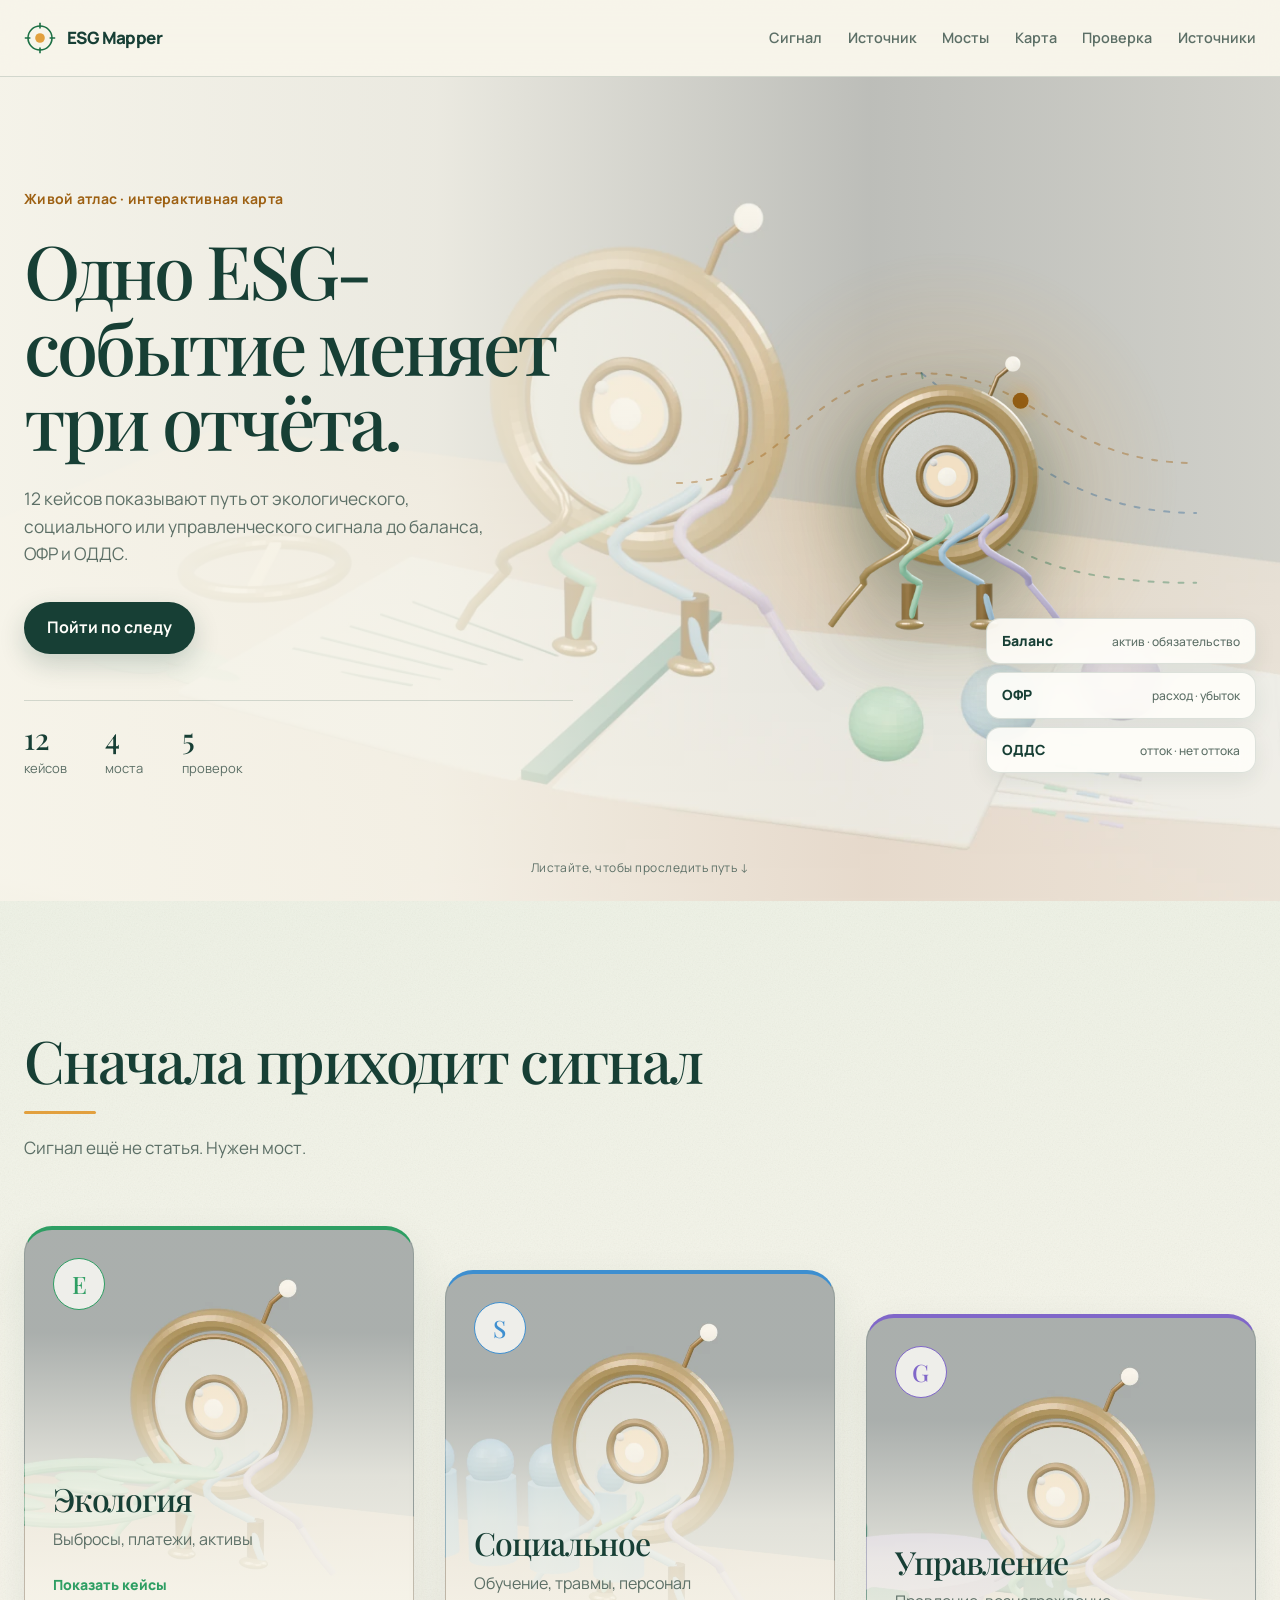
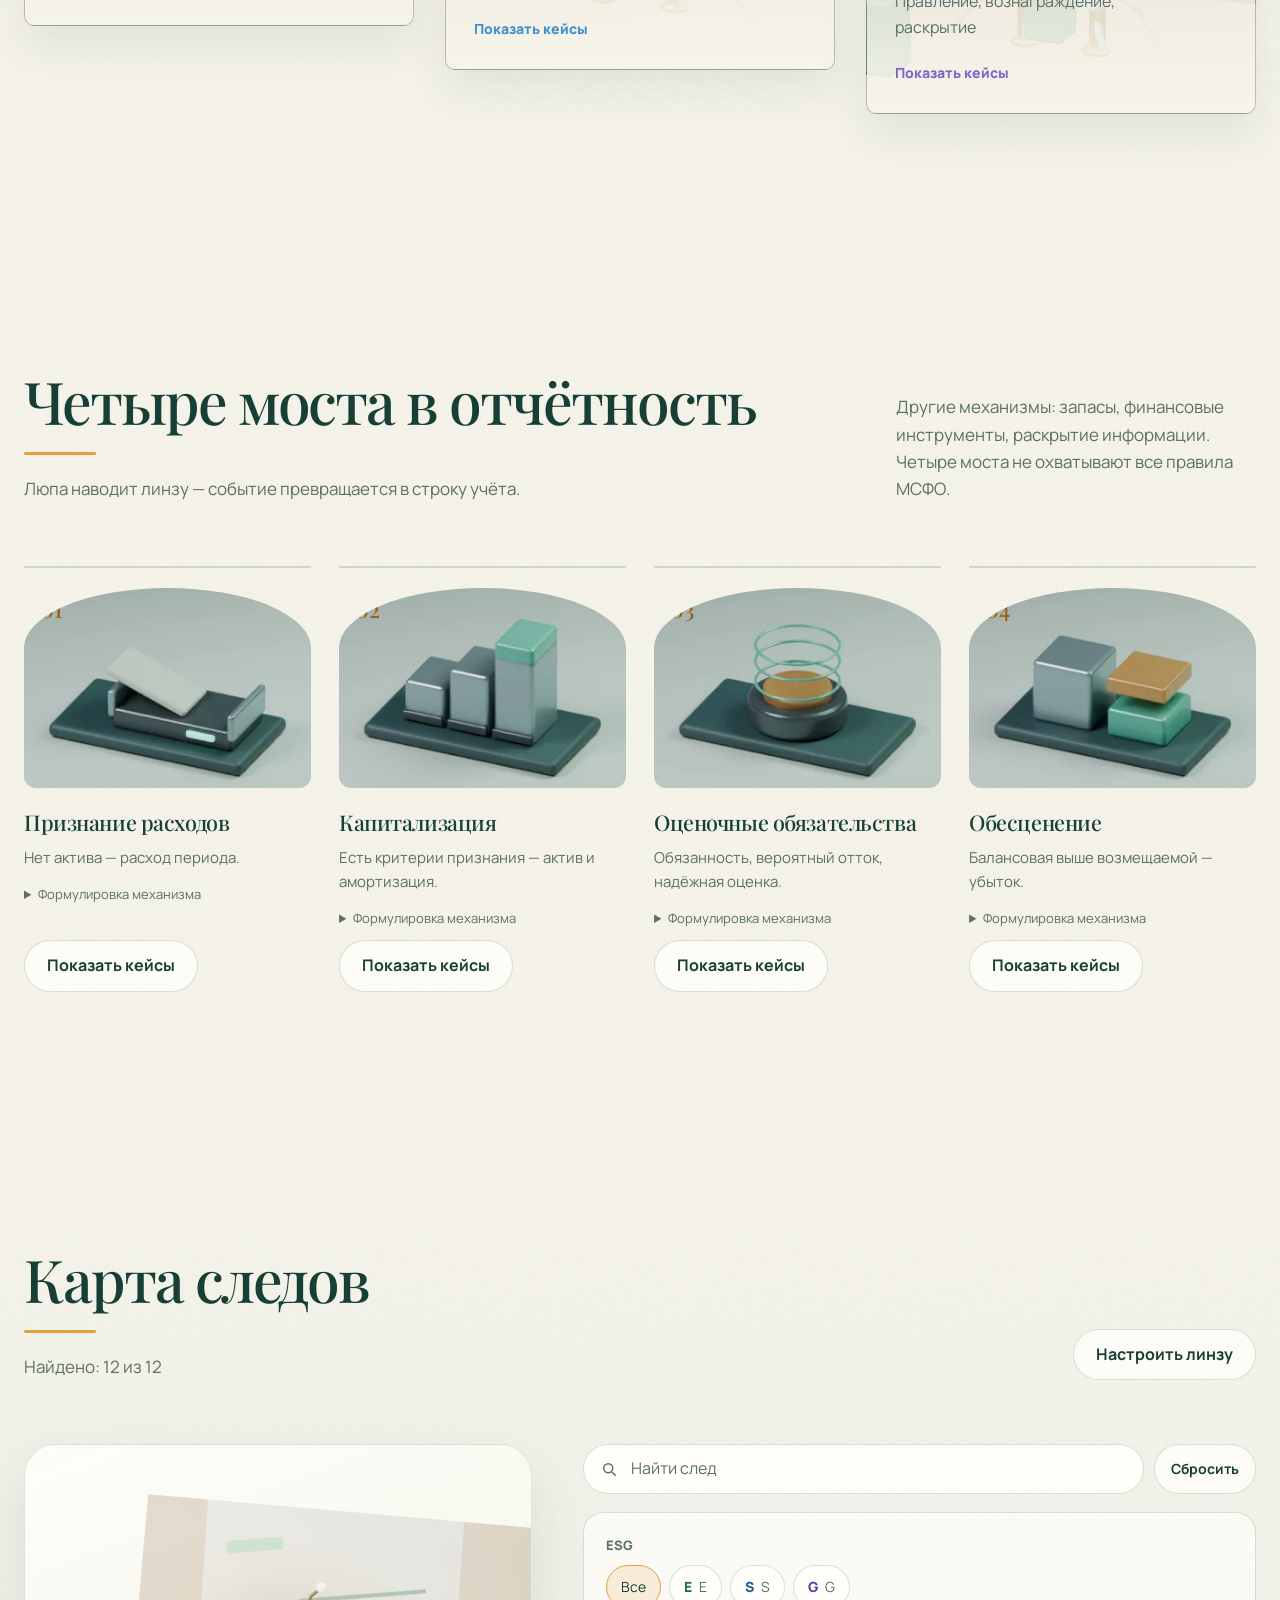
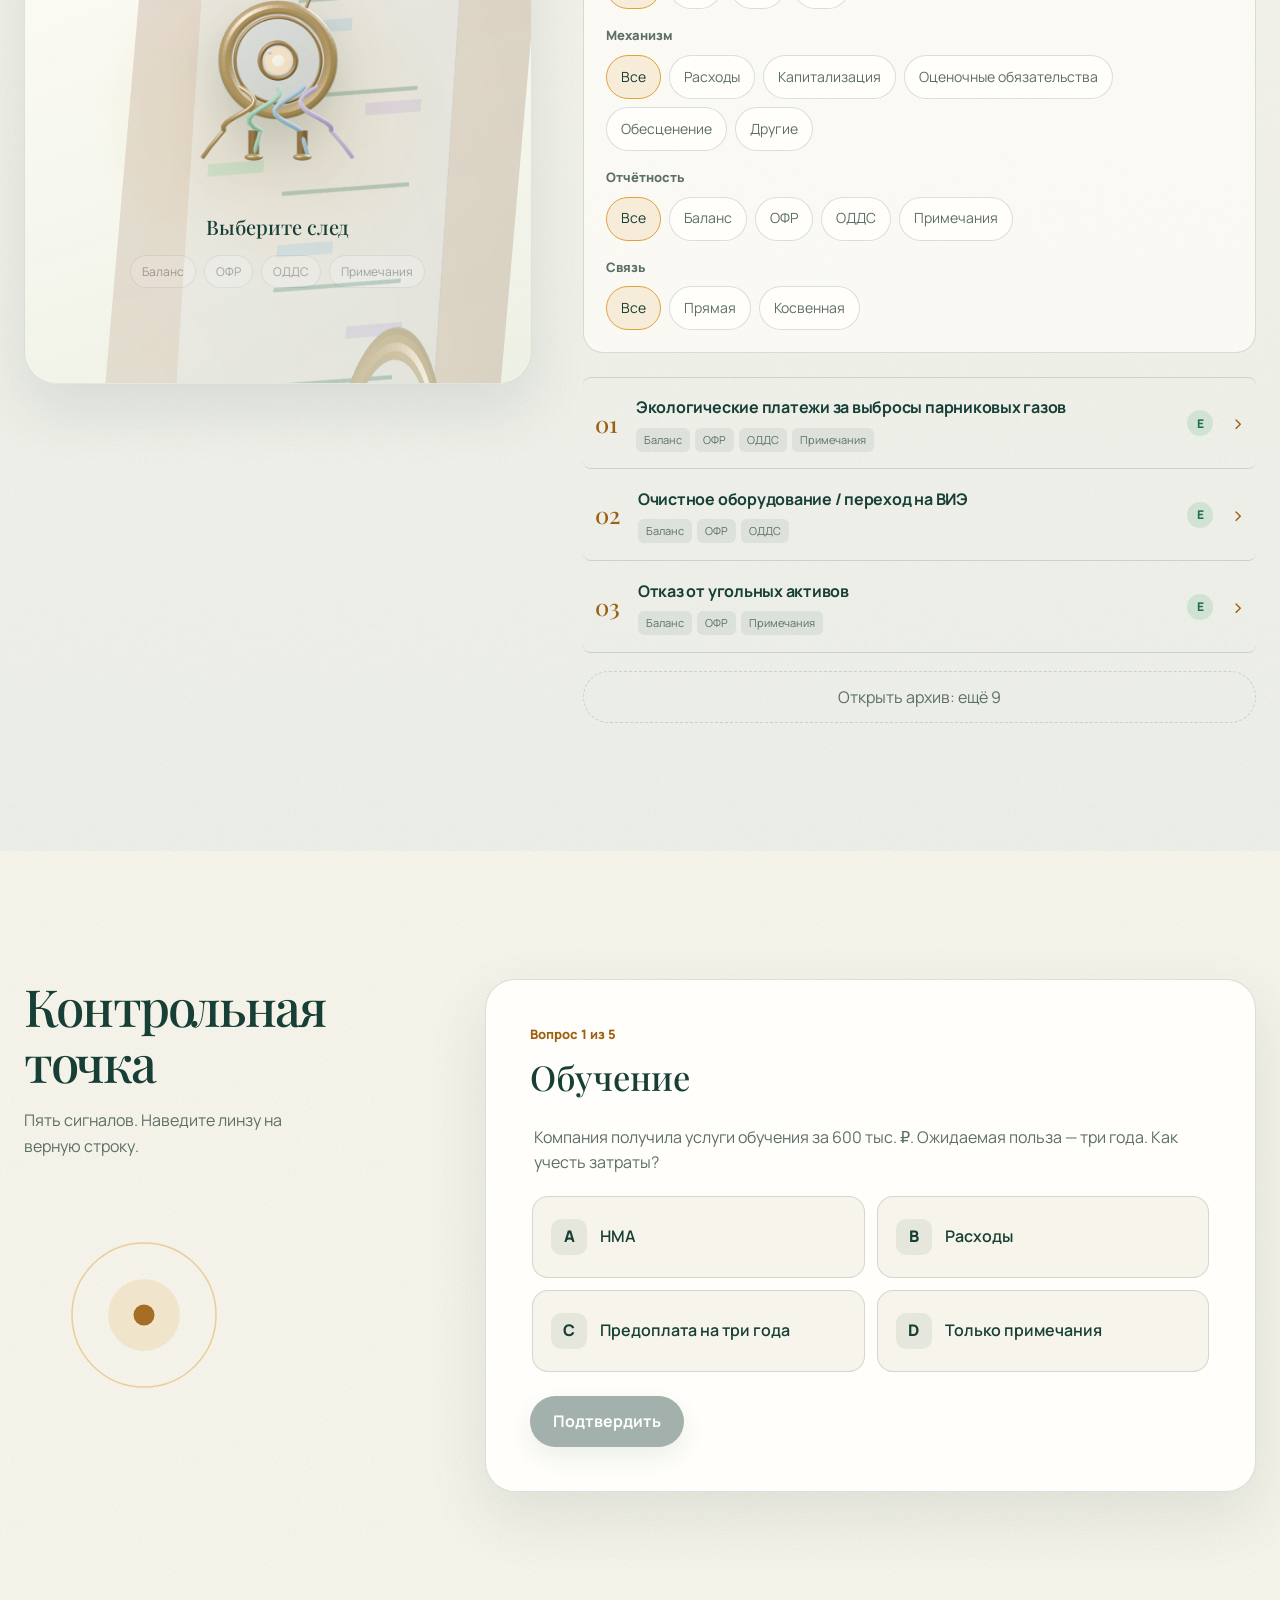
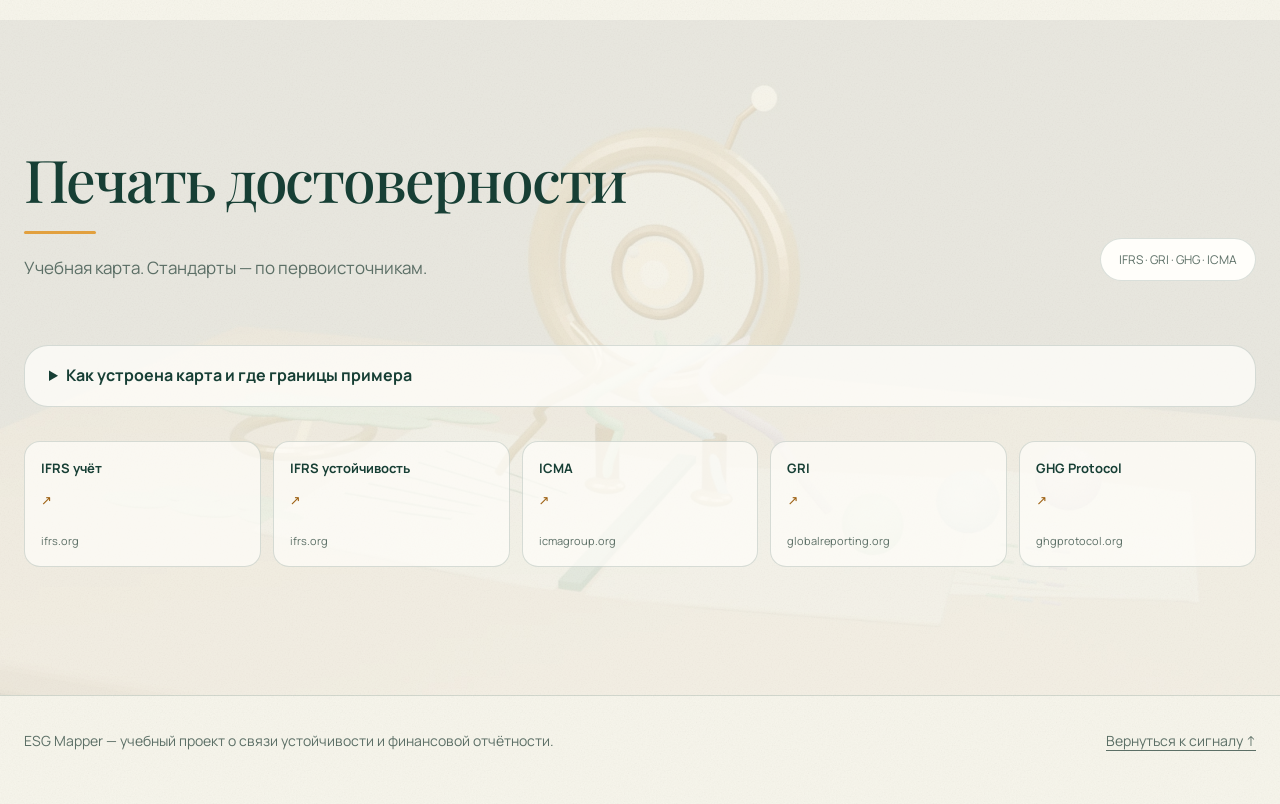
==== index.html @ f5a50b08 "v3 живой атлас: Blender-сцена и светлая подача" ====
<!doctype html>
<html lang="ru">
<head>
  <meta charset="utf-8">
  <meta name="viewport" content="width=device-width, initial-scale=1">
  <title>ESG Mapper — живой атлас signal-to-report</title>
  <meta name="description" content="Интерактивная карта: как ESG-событие доходит до баланса, отчёта о финансовых результатах и денежных потоков.">
  <meta name="color-scheme" content="light">
  <meta property="og:title" content="ESG Mapper — живой атлас">
  <meta property="og:description" content="Одно ESG-событие меняет три отчёта. Пройдите по следу с Люпой-линзой.">
  <meta property="og:image" content="assets/og-esg-mapper.jpg">
  <meta property="og:url" content="https://SaroyanAram.github.io/esg-mapper/">
  <link rel="canonical" href="https://SaroyanAram.github.io/esg-mapper/">
  <link rel="icon" type="image/png" sizes="48x48" href="assets/favicon.png">
  <link rel="stylesheet" href="styles.css">
</head>
<body>
  <a class="skip-link" href="#main">Перейти к содержанию</a>

  <header class="topbar">
    <div class="shell topbar__inner">
      <a class="brand" href="#signal" aria-label="ESG Mapper — к началу">
        <svg class="brand__mark" viewBox="0 0 40 40" aria-hidden="true" focusable="false">
          <circle cx="20" cy="20" r="15" fill="none" stroke="currentColor" stroke-width="2"/>
          <circle cx="20" cy="20" r="6" fill="var(--sun)"/>
          <path d="M20 1v7M20 32v7M1 20h7M32 20h7" stroke="currentColor" stroke-width="2"/>
        </svg>
        <span>ESG Mapper</span>
      </a>

      <button class="menu-toggle" id="menu-toggle" type="button" aria-expanded="false" aria-controls="site-nav">Меню</button>

      <nav class="site-nav" id="site-nav" aria-label="Маршрут по атласу">
        <ul>
          <li><a href="#signal">Сигнал</a></li>
          <li><a href="#source">Источник</a></li>
          <li><a href="#mechanisms">Мосты</a></li>
          <li><a href="#catalog">Карта</a></li>
          <li><a href="#quiz">Проверка</a></li>
          <li><a href="#methodology">Источники</a></li>
        </ul>
      </nav>
    </div>
  </header>

  <main id="main">
    <!-- Акт 1. Светлый стол, Люпа и путь сигнала -->
    <section class="act hero" id="signal" aria-labelledby="hero-title">
      <div class="hero__backdrop" aria-hidden="true"></div>
      <div class="shell hero__inner">
        <div class="hero__copy">
          <p class="hero__eyebrow">Живой атлас · интерактивная карта</p>
          <h1 id="hero-title">Одно ESG-событие меняет три отчёта.</h1>
          <p class="hero__lede" id="hero-lede">12 кейсов показывают путь от экологического, социального или управленческого сигнала до баланса, ОФР и ОДДС.</p>
          <a class="btn btn--signal" href="#source">Пойти по следу</a>
          <ul class="hero__stats" id="hero-stats" aria-label="Объём материала">
            <li><b>12</b><span>кейсов</span></li>
            <li><b>4</b><span>моста</span></li>
            <li><b>5</b><span>проверок</span></li>
          </ul>
        </div>

        <div class="hero__stage" aria-hidden="true">
          <svg class="signal-path" viewBox="0 0 620 460" focusable="false">
            <path class="signal-path__track" d="M40 230C150 230 170 120 285 120S420 210 560 210"/>
            <path class="signal-path__track signal-path__track--low" d="M285 120C310 250 340 330 560 330"/>
            <path class="signal-path__track signal-path__track--mid" d="M285 120C350 170 420 260 560 260"/>
            <circle class="signal-path__dot" r="8">
              <animateMotion dur="4.2s" repeatCount="indefinite" path="M40 230C150 230 170 120 285 120S420 210 560 210"/>
            </circle>
          </svg>

          <div class="lupa" id="lupa" data-mood="idle">
            <svg viewBox="0 0 320 320" focusable="false">
              <circle class="lupa__halo" cx="160" cy="160" r="126"/>
              <circle class="lupa__frame" cx="160" cy="160" r="104"/>
              <circle class="lupa__glass" cx="160" cy="160" r="88"/>
              <circle class="lupa__pupil" id="lupa-pupil" cx="160" cy="160" r="30"/>
              <circle class="lupa__glint" cx="145" cy="145" r="9"/>
              <g class="lupa__scarves">
                <path d="M96 226L58 282" stroke="var(--e)"/>
                <path d="M160 250V302" stroke="var(--s)"/>
                <path d="M224 226L262 282" stroke="var(--g)"/>
              </g>
            </svg>
          </div>

          <div class="report-stack">
            <div class="report-cell" data-report="balance"><span>Баланс</span><b>актив · обязательство</b></div>
            <div class="report-cell" data-report="income"><span>ОФР</span><b>расход · убыток</b></div>
            <div class="report-cell" data-report="cashflow"><span>ОДДС</span><b>отток · нет оттока</b></div>
          </div>
        </div>
      </div>
      <p class="hero__scroll" aria-hidden="true">Листайте, чтобы проследить путь ↓</p>
    </section>

    <!-- Акт 2. Три источника сигнала -->
    <section class="act act--source" id="source" aria-labelledby="source-title">
      <div class="shell">
        <div class="act__head">
          <h2 id="source-title">Сначала приходит сигнал</h2>
          <p>Сигнал ещё не статья. Нужен мост.</p>
        </div>
        <div class="source-grid" id="source-grid"></div>
      </div>
    </section>

    <!-- Акт 3. Механизмы-мостики -->
    <section class="act act--bridges" id="mechanisms" aria-labelledby="bridges-title">
      <div class="shell">
        <div class="act__head act__head--split">
          <div>
            <h2 id="bridges-title">Четыре моста в отчётность</h2>
            <p>Люпа наводит линзу — событие превращается в строку учёта.</p>
          </div>
          <p class="bridge-note" id="bridge-note"></p>
        </div>
        <div class="bridge-grid" id="bridges-list"></div>
      </div>
    </section>

    <!-- Акт 4. Карта следов -->
    <section class="act act--catalog" id="catalog" aria-labelledby="catalog-title">
      <div class="shell">
        <div class="act__head act__head--split">
          <div>
            <h2 id="catalog-title" tabindex="-1">Карта следов</h2>
            <p id="catalog-count" aria-live="polite">Загрузка каталога…</p>
          </div>
          <button class="btn btn--ghost" id="filters-toggle" type="button" aria-expanded="false" aria-controls="filters-panel">
            Настроить линзу <span class="badge" id="filters-badge" hidden>0</span>
          </button>
        </div>

        <div id="catalog-error" class="error-box" hidden role="alert">
          <p>Не удалось загрузить каталог. Обновите страницу</p>
          <button class="btn btn--signal" id="catalog-retry" type="button">Повторить</button>
        </div>

        <div class="map-layout">
          <aside class="map-stage" aria-label="Сцена с линзой">
            <div class="map-stage__glow" aria-hidden="true"></div>
            <img class="map-stage__paper" src="assets/report-sheet.svg" alt="" width="640" height="720">
            <div class="map-stage__lupa" aria-hidden="true">
              <svg viewBox="0 0 320 320" focusable="false">
                <circle class="lupa__frame" cx="160" cy="160" r="104"/>
                <circle class="lupa__glass" cx="160" cy="160" r="88"/>
                <circle class="lupa__pupil" id="map-pupil" cx="160" cy="160" r="30"/>
                <circle class="lupa__glint" cx="145" cy="145" r="9"/>
              </svg>
            </div>
            <p class="map-stage__title" id="stage-title">Выберите след</p>
            <div class="map-stage__reports" aria-hidden="true">
              <span data-stage-report="balance">Баланс</span>
              <span data-stage-report="income">ОФР</span>
              <span data-stage-report="cashflow">ОДДС</span>
              <span data-stage-report="notes">Примечания</span>
            </div>
          </aside>

          <div class="map-list">
            <div class="map-tools">
              <label class="search">
                <span class="visually-hidden">Найти след</span>
                <svg viewBox="0 0 24 24" aria-hidden="true" focusable="false"><circle cx="11" cy="11" r="6" fill="none" stroke="currentColor" stroke-width="2"/><path d="M16 16l5 5" stroke="currentColor" stroke-width="2"/></svg>
                <input id="catalog-search" type="search" placeholder="Найти след" autocomplete="off">
              </label>
              <button class="btn btn--ghost btn--small" id="catalog-reset" type="button">Сбросить</button>
            </div>

            <div class="filters-panel" id="filters-panel">
              <div class="filter-group" data-filter="category"><p>ESG</p></div>
              <div class="filter-group" data-filter="mechanism"><p>Механизм</p></div>
              <div class="filter-group" data-filter="form"><p>Отчётность</p></div>
              <div class="filter-group" data-filter="link"><p>Связь</p></div>
            </div>

            <div class="case-list" id="catalog-results"></div>
            <button class="show-all" id="show-all" type="button" hidden>Открыть архив: ещё <span id="hidden-count">0</span></button>
          </div>
        </div>
      </div>

      <dialog class="dossier" id="case-dossier" aria-labelledby="dossier-title">
        <div class="dossier__bar">
          <span class="dossier__id" id="dossier-id">00</span>
          <button class="dossier__close" id="dossier-close" type="button" aria-label="Закрыть досье">×</button>
        </div>
        <h3 id="dossier-title" tabindex="-1"></h3>
        <div class="dossier__body" id="dossier-body"></div>
      </dialog>
    </section>

    <!-- Акт 5. Проверка -->
    <section class="act act--quiz" id="quiz" aria-labelledby="quiz-title">
      <div class="shell quiz-layout">
        <div class="quiz-intro">
          <h2 id="quiz-title">Контрольная точка</h2>
          <p>Пять сигналов. Наведите линзу на верную строку.</p>
          <svg class="quiz-intro__mark" viewBox="0 0 320 320" aria-hidden="true" focusable="false">
            <circle cx="160" cy="160" r="96" fill="none" stroke="var(--sun)" stroke-width="2" opacity="0.5"/>
            <circle cx="160" cy="160" r="48" fill="var(--sun)" opacity="0.18"/>
            <circle cx="160" cy="160" r="14" fill="var(--sun-ink)"/>
          </svg>
        </div>
        <div class="quiz-card-wrap" id="quiz-root"></div>
      </div>
    </section>

    <!-- Достоверность -->
    <section class="act act--trust" id="methodology" aria-labelledby="methodology-title">
      <div class="shell">
        <div class="act__head act__head--split">
          <div>
            <h2 id="methodology-title">Печать достоверности</h2>
            <p>Учебная карта. Стандарты — по первоисточникам.</p>
          </div>
          <span class="seal" aria-hidden="true">IFRS · GRI · GHG · ICMA</span>
        </div>
        <details class="disclosure">
          <summary>Как устроена карта и где границы примера</summary>
          <div id="methodology-body"></div>
          <dl class="glossary" id="glossary"></dl>
        </details>
        <ul class="source-stamps" id="sources-list"></ul>
      </div>
    </section>
  </main>

  <footer class="footer">
    <div class="shell footer__inner">
      <p>ESG Mapper — учебный проект о связи устойчивости и финансовой отчётности.</p>
      <a href="#signal">Вернуться к сигналу ↑</a>
    </div>
  </footer>

  <script type="module" src="app.js"></script>
</body>
</html>
---- styles.css ----
@font-face {
  font-family: "Manrope";
  src: url("assets/fonts/Manrope-Cyrillic.woff2") format("woff2");
  font-weight: 200 800;
  font-display: swap;
  unicode-range: U+0301, U+0400-045F, U+0490-0491, U+04B0-04B1, U+2116;
}
@font-face {
  font-family: "Manrope";
  src: url("assets/fonts/Manrope-Latin.woff2") format("woff2");
  font-weight: 200 800;
  font-display: swap;
  unicode-range: U+0000-00FF, U+0131, U+0152-0153, U+02BB-02BC, U+02C6, U+02DA, U+02DC, U+2000-206F, U+20AC, U+2122, U+2191, U+2193, U+2212, U+2215, U+FEFF, U+FFFD;
}
@font-face {
  font-family: "Playfair";
  src: url("assets/fonts/PlayfairDisplay-Cyrillic.woff2") format("woff2");
  font-weight: 400 700;
  font-display: swap;
  unicode-range: U+0301, U+0400-045F, U+0490-0491, U+04B0-04B1, U+2116;
}
@font-face {
  font-family: "Playfair";
  src: url("assets/fonts/PlayfairDisplay-Latin.woff2") format("woff2");
  font-weight: 400 700;
  font-display: swap;
  unicode-range: U+0000-00FF, U+0131, U+0152-0153, U+02BB-02BC, U+02C6, U+02DA, U+02DC, U+2000-206F, U+20AC, U+2122, U+2191, U+2193, U+2212, U+2215, U+FEFF, U+FFFD;
}

:root {
  --paper: #f7f5eb;
  --paper-2: #fffefa;
  --ink: #173f35;
  --muted: #5c6f66;
  --line: rgba(23, 63, 53, 0.16);
  --e: #2e9e63;
  --e-ink: #1d7045;
  --s: #3e8fd0;
  --s-ink: #235d91;
  --g: #8067c9;
  --g-ink: #59419a;
  --sun: #e2a03e;
  --sun-ink: #9d6012;
  --shell: 1240px;
  --radius: 22px;
  color-scheme: light;
}

*, *::before, *::after { box-sizing: border-box; }
[hidden] { display: none !important; }

html {
  scroll-behavior: smooth;
  scroll-padding-top: 92px;
}

body {
  margin: 0;
  min-width: 320px;
  background-color: var(--paper);
  background-image: url("assets/paper-grain.svg");
  background-size: 180px 180px;
  color: var(--ink);
  font: 400 16px/1.6 "Manrope", "Segoe UI", system-ui, sans-serif;
  -webkit-font-smoothing: antialiased;
  overflow-x: hidden;
}

h1, h2, h3, h4, p, ul, ol, dl, figure { margin: 0; }
ul, ol { padding: 0; list-style: none; }
img, svg { max-width: 100%; }
button, input { font: inherit; }
button { color: inherit; }
a { color: var(--sun-ink); text-decoration-thickness: 1px; text-underline-offset: 4px; }

:focus-visible {
  outline: 2px solid var(--sun-ink);
  outline-offset: 3px;
  border-radius: 4px;
}

.visually-hidden {
  position: absolute;
  width: 1px;
  height: 1px;
  padding: 0;
  margin: -1px;
  overflow: hidden;
  clip: rect(0 0 0 0);
  white-space: nowrap;
  border: 0;
}

.skip-link {
  position: fixed;
  top: 10px;
  left: 10px;
  z-index: 100;
  padding: 11px 18px;
  border-radius: 999px;
  background: var(--ink);
  color: var(--paper-2);
  font-weight: 700;
  transform: translateY(-160%);
}
.skip-link:focus { transform: translateY(0); }

.shell { width: min(100% - 48px, var(--shell)); margin-inline: auto; }

/* ---------- Шапка ---------- */

.topbar {
  position: sticky;
  top: 0;
  z-index: 50;
  border-bottom: 1px solid var(--line);
  background: rgba(247, 245, 235, 0.86);
  backdrop-filter: blur(18px);
}
.topbar__inner {
  display: flex;
  align-items: center;
  justify-content: space-between;
  gap: 20px;
  min-height: 76px;
}
.brand {
  display: inline-flex;
  align-items: center;
  gap: 11px;
  color: var(--ink);
  font-weight: 800;
  letter-spacing: -0.035em;
  font-size: 1.0625rem;
  text-decoration: none;
}
.brand__mark { width: 32px; height: 32px; color: var(--e-ink); }
.site-nav ul { display: flex; flex-wrap: wrap; gap: clamp(14px, 2vw, 30px); }
.site-nav a {
  position: relative;
  color: var(--muted);
  font-size: 0.9rem;
  font-weight: 600;
  text-decoration: none;
}
.site-nav a::after {
  content: "";
  position: absolute;
  left: 0;
  right: 100%;
  bottom: -6px;
  height: 2px;
  background: var(--sun);
  transition: right 220ms ease;
}
.site-nav a:hover { color: var(--ink); }
.site-nav a:hover::after, .site-nav a:focus-visible::after { right: 0; }
.menu-toggle {
  display: none;
  min-height: 44px;
  padding: 8px 16px;
  border: 1px solid var(--line);
  border-radius: 999px;
  background: var(--paper-2);
  font-weight: 700;
}

/* ---------- Кнопки ---------- */

.btn {
  display: inline-flex;
  align-items: center;
  justify-content: center;
  gap: 9px;
  min-height: 50px;
  padding: 12px 22px;
  border: 1px solid transparent;
  border-radius: 999px;
  font-weight: 700;
  text-decoration: none;
  cursor: pointer;
  transition: transform 180ms ease, background 180ms ease, border-color 180ms ease, box-shadow 180ms ease;
}
.btn:hover { transform: translateY(-2px); }
.btn--signal, .btn-primary {
  background: var(--ink);
  color: var(--paper-2);
  box-shadow: 0 10px 26px rgba(23, 63, 53, 0.2);
}
.btn--signal:hover, .btn-primary:hover { background: #235448; }
.btn-secondary, .btn--ghost {
  border-color: var(--line);
  background: rgba(255, 254, 250, 0.8);
  color: var(--ink);
}
.btn-secondary:hover, .btn--ghost:hover { border-color: var(--e); }
.btn--small { min-height: 44px; padding: 8px 16px; font-size: 0.875rem; }

/* ---------- Акты ---------- */

.act { position: relative; padding: clamp(84px, 10vw, 148px) 0; }
.act--source { background: linear-gradient(180deg, rgba(46, 158, 99, 0.045), transparent 70%); }
.act--catalog { background: linear-gradient(180deg, transparent, rgba(62, 143, 208, 0.05)); }
.act__head { max-width: 760px; margin-bottom: clamp(40px, 5vw, 72px); }
.act__head h2 {
  font-family: "Playfair", Georgia, serif;
  font-size: clamp(2.35rem, 4.6vw, 4rem);
  line-height: 1.06;
  letter-spacing: -0.035em;
  font-weight: 500;
}
.act__head h2::after {
  content: "";
  display: block;
  width: 72px;
  height: 3px;
  margin-top: 20px;
  border-radius: 99px;
  background: var(--sun);
}
.act__head p { margin-top: 20px; color: var(--muted); font-size: 1.0625rem; }
.act__head--split {
  display: flex;
  align-items: end;
  justify-content: space-between;
  gap: 32px;
  max-width: none;
}
.act__head--split > div { max-width: 760px; }

/* ---------- Герой ---------- */

.hero {
  min-height: calc(100svh - 76px);
  display: flex;
  align-items: center;
  padding: clamp(56px, 6vw, 96px) 0 88px;
  overflow: hidden;
}
.hero__backdrop {
  position: absolute;
  inset: 0;
  z-index: -1;
  background:
    radial-gradient(ellipse at 78% 36%, rgba(226, 160, 62, 0.22), transparent 38%),
    radial-gradient(ellipse at 70% 74%, rgba(46, 158, 99, 0.16), transparent 42%),
    linear-gradient(90deg, rgba(247, 245, 235, 0.98), rgba(247, 245, 235, 0.72) 42%, rgba(247, 245, 235, 0.2) 72%);
}
.hero__inner {
  display: grid;
  grid-template-columns: minmax(0, 0.94fr) minmax(0, 1.06fr);
  align-items: center;
  gap: clamp(30px, 5vw, 74px);
}
.hero__eyebrow {
  margin-bottom: 22px;
  color: var(--sun-ink);
  font-size: 0.875rem;
  font-weight: 700;
  letter-spacing: 0.02em;
}
.hero h1 {
  max-width: 12ch;
  font-family: "Playfair", Georgia, serif;
  font-size: clamp(3rem, 5.8vw, 5.6rem);
  line-height: 1.02;
  letter-spacing: -0.045em;
  font-weight: 500;
  text-wrap: balance;
}
.hero__lede {
  max-width: 44ch;
  margin: 26px 0 34px;
  color: var(--muted);
  font-size: clamp(1rem, 1.35vw, 1.125rem);
}
.hero__stats {
  display: flex;
  gap: clamp(18px, 3vw, 42px);
  margin-top: 46px;
  padding-top: 22px;
  border-top: 1px solid var(--line);
}
.hero__stats li { display: flex; flex-direction: column; }
.hero__stats b {
  font: 500 1.85rem/1 "Playfair", Georgia, serif;
  color: var(--ink);
  font-variant-numeric: tabular-nums;
}
.hero__stats span { margin-top: 6px; color: var(--muted); font-size: 0.8125rem; }

.hero__stage {
  position: relative;
  min-height: min(70vh, 640px);
  display: grid;
  place-items: center;
}
.hero__stage::before {
  content: "";
  position: absolute;
  width: min(78%, 520px);
  aspect-ratio: 1;
  border-radius: 50%;
  background: radial-gradient(circle, rgba(226, 160, 62, 0.22), rgba(226, 160, 62, 0) 68%);
  filter: blur(2px);
}
.signal-path {
  position: absolute;
  inset: 0;
  width: 100%;
  height: 100%;
  overflow: visible;
}
.signal-path__track {
  fill: none;
  stroke: rgba(157, 96, 18, 0.4);
  stroke-width: 2;
  stroke-dasharray: 5 10;
  stroke-linecap: round;
}
.signal-path__track--low { stroke: rgba(29, 112, 69, 0.36); }
.signal-path__track--mid { stroke: rgba(35, 93, 145, 0.36); }
.signal-path__dot { fill: var(--sun-ink); filter: drop-shadow(0 0 10px rgba(226, 160, 62, 0.9)); }

.lupa {
  position: relative;
  z-index: 2;
  width: min(62%, 390px);
  filter: drop-shadow(0 28px 34px rgba(23, 63, 53, 0.22));
  animation: lens-open 1.15s cubic-bezier(0.2, 0.8, 0.2, 1) both;
}
.lupa svg { display: block; width: 100%; }
.lupa__halo { fill: rgba(226, 160, 62, 0.08); stroke: rgba(157, 96, 18, 0.24); stroke-width: 1; }
.lupa__frame { fill: rgba(226, 160, 62, 0.26); stroke: #b88432; stroke-width: 11; }
.lupa__glass { fill: rgba(62, 143, 208, 0.16); stroke: rgba(23, 63, 53, 0.26); stroke-width: 2; }
.lupa__pupil {
  fill: var(--sun-ink);
  transform: translate(var(--pupil-x, 0px), var(--pupil-y, 0px));
  transition: transform 220ms ease;
}
.lupa__glint { fill: #fff8e4; opacity: 0.95; }
.lupa__scarves path { fill: none; stroke-width: 9; stroke-linecap: round; }
.lupa[data-mood="E"] .lupa__glass { fill: rgba(46, 158, 99, 0.22); }
.lupa[data-mood="S"] .lupa__glass { fill: rgba(62, 143, 208, 0.24); }
.lupa[data-mood="G"] .lupa__glass { fill: rgba(128, 103, 201, 0.24); }

.report-stack {
  position: absolute;
  right: 0;
  bottom: 4%;
  z-index: 3;
  display: grid;
  gap: 8px;
  width: min(48%, 270px);
}
.report-cell {
  padding: 11px 15px;
  border: 1px solid rgba(23, 63, 53, 0.14);
  border-radius: 14px;
  background: rgba(255, 254, 250, 0.88);
  backdrop-filter: blur(10px);
  box-shadow: 0 8px 22px rgba(23, 63, 53, 0.08);
  display: flex;
  align-items: baseline;
  justify-content: space-between;
  gap: 10px;
}
.report-cell span { font-weight: 800; font-size: 0.875rem; }
.report-cell b { color: var(--muted); font-size: 0.75rem; font-weight: 500; text-align: right; }
.report-cell.is-lit { border-color: var(--sun); box-shadow: inset 3px 0 0 var(--sun); }

.hero__scroll {
  position: absolute;
  bottom: 24px;
  left: 50%;
  transform: translateX(-50%);
  color: var(--muted);
  font-size: 0.75rem;
  letter-spacing: 0.04em;
  white-space: nowrap;
}

@keyframes lens-open {
  from { opacity: 0; transform: scale(0.86) rotate(-7deg); }
  to { opacity: 1; transform: scale(1) rotate(0); }
}

/* ---------- Источники сигнала ---------- */

.source-grid {
  display: grid;
  grid-template-columns: repeat(3, minmax(0, 1fr));
  gap: clamp(18px, 2.4vw, 32px);
  align-items: start;
}
.source-card {
  position: relative;
  min-height: 400px;
  padding: 28px;
  border: 1px solid rgba(23, 63, 53, 0.12);
  border-top: 4px solid var(--accent);
  border-radius: 28px 28px 10px 10px;
  overflow: hidden;
  background-color: var(--paper-2);
  background-position: center;
  background-size: cover;
  text-align: left;
  cursor: pointer;
  isolation: isolate;
  box-shadow: 0 18px 44px rgba(23, 63, 53, 0.09);
  transition: transform 240ms ease, box-shadow 240ms ease;
}
.source-card:nth-child(2) { margin-top: 44px; }
.source-card:nth-child(3) { margin-top: 88px; }
.source-card::after {
  content: "";
  position: absolute;
  inset: 0;
  z-index: -1;
  background: linear-gradient(180deg, rgba(247, 245, 235, 0.04) 26%, rgba(247, 245, 235, 0.72) 62%, rgba(247, 245, 235, 0.98));
}
.source-card:hover { transform: translateY(-8px); box-shadow: 0 26px 56px rgba(23, 63, 53, 0.14); }
.source-card--E { --accent: var(--e); }
.source-card--S { --accent: var(--s); }
.source-card--G { --accent: var(--g); }
.source-card__letter {
  display: inline-grid;
  place-items: center;
  width: 52px;
  height: 52px;
  border: 1px solid var(--accent);
  border-radius: 50%;
  color: var(--accent);
  background: rgba(255, 254, 250, 0.8);
  font: 500 1.5rem/1 "Playfair", Georgia, serif;
}
.source-card h3 {
  margin-top: auto;
  font: 500 clamp(1.7rem, 2.5vw, 2.2rem)/1.1 "Playfair", Georgia, serif;
  letter-spacing: -0.03em;
}
.source-card p { margin-top: 10px; color: var(--muted); max-width: 28ch; }
.source-card__hint { display: block; margin-top: 22px; color: var(--accent); font-size: 0.875rem; font-weight: 800; }
.source-card { display: flex; flex-direction: column; align-items: flex-start; }

/* ---------- Мосты ---------- */

.bridge-grid { display: grid; grid-template-columns: repeat(4, minmax(0, 1fr)); gap: clamp(18px, 2.2vw, 30px); }
.bridge {
  position: relative;
  display: flex;
  flex-direction: column;
  padding: 20px 0 0;
  border-top: 2px solid var(--line);
  transition: border-color 200ms ease;
}
.bridge:hover { border-color: var(--sun); }
.bridge__media {
  position: relative;
  height: 200px;
  border-radius: 50% 50% 12px 12px / 30% 30% 12px 12px;
  overflow: hidden;
  background: var(--paper-2);
}
.bridge__media img { width: 100%; height: 100%; object-fit: cover; }
.bridge__index {
  position: absolute;
  top: 10px;
  left: 16px;
  z-index: 1;
  font: 500 1.4rem/1 "Playfair", Georgia, serif;
  color: var(--sun-ink);
}
.bridge h3 { margin-top: 22px; font: 500 1.35rem/1.2 "Playfair", Georgia, serif; letter-spacing: -0.02em; }
.bridge__short { margin-top: 10px; color: var(--muted); font-size: 0.9375rem; }
.bridge .btn { margin-top: auto; align-self: flex-start; }
.bridge__more { margin-top: 14px; color: var(--muted); font-size: 0.8125rem; }
.bridge__more summary { cursor: pointer; min-height: 32px; }
.bridge__more p { margin-top: 8px; line-height: 1.5; }
.bridge-note { max-width: 36ch; color: var(--muted); font-size: 0.875rem; }
.loading-note { color: var(--muted); }

/* ---------- Карта следов ---------- */

.error-box {
  display: flex;
  align-items: center;
  justify-content: space-between;
  gap: 16px;
  margin-bottom: 24px;
  padding: 18px 22px;
  border: 1px solid rgba(157, 96, 18, 0.4);
  border-radius: 16px;
  background: rgba(226, 160, 62, 0.1);
}
.map-layout { display: grid; grid-template-columns: minmax(300px, 0.86fr) minmax(0, 1.14fr); gap: clamp(28px, 4vw, 62px); }

.map-stage {
  position: sticky;
  top: 100px;
  align-self: start;
  min-height: 540px;
  padding: 30px;
  border: 1px solid rgba(23, 63, 53, 0.11);
  border-radius: 32px;
  background: linear-gradient(160deg, rgba(255, 254, 250, 0.92), rgba(237, 240, 227, 0.88));
  box-shadow: 0 26px 60px rgba(23, 63, 53, 0.11);
  overflow: hidden;
  display: flex;
  flex-direction: column;
  align-items: center;
  justify-content: center;
}
.map-stage__glow {
  position: absolute;
  width: 380px;
  height: 380px;
  border-radius: 50%;
  background: radial-gradient(circle, rgba(226, 160, 62, 0.24), transparent 68%);
  pointer-events: none;
}
.map-stage__paper {
  position: absolute;
  width: 78%;
  right: 4%;
  top: 12%;
  opacity: 0.42;
  transform: rotate(7deg);
}
.map-stage__lupa { position: relative; z-index: 1; width: min(58%, 250px); }
.map-stage__lupa svg { display: block; width: 100%; }
.map-stage__lupa .lupa__pupil { transform: translate(var(--map-x, 0px), var(--map-y, 0px)); }
.map-stage__title {
  position: relative;
  z-index: 2;
  margin-top: 24px;
  font: 500 1.25rem/1.25 "Playfair", Georgia, serif;
  text-align: center;
  max-width: 26ch;
}
.map-stage__reports { display: flex; flex-wrap: wrap; justify-content: center; gap: 8px; margin-top: 16px; }
.map-stage__reports span {
  padding: 6px 11px;
  border: 1px solid var(--line);
  border-radius: 999px;
  background: rgba(255, 254, 250, 0.8);
  color: var(--muted);
  font-size: 0.75rem;
}
.map-stage__reports span.is-lit { border-color: var(--sun); color: var(--sun-ink); background: rgba(226, 160, 62, 0.14); }

.map-tools { display: flex; gap: 10px; margin-bottom: 18px; }
.search {
  display: flex;
  align-items: center;
  gap: 11px;
  flex: 1;
  min-height: 50px;
  padding: 0 16px;
  border: 1px solid var(--line);
  border-radius: 999px;
  background: var(--paper-2);
}
.search svg { width: 18px; height: 18px; color: var(--muted); flex: none; }
.search input { width: 100%; border: 0; background: none; color: var(--ink); outline: none; }
.search input::placeholder { color: var(--muted); }
.badge {
  display: inline-grid;
  place-items: center;
  min-width: 22px;
  height: 22px;
  padding: 0 6px;
  border-radius: 999px;
  background: var(--sun);
  color: var(--ink);
  font-size: 0.75rem;
}
.filters-panel {
  display: grid;
  gap: 16px;
  margin-bottom: 24px;
  padding: 22px;
  border: 1px solid var(--line);
  border-radius: 20px;
  background: rgba(255, 254, 250, 0.68);
}
.filter-group { display: grid; gap: 9px; }
.filter-group > p { color: var(--muted); font-size: 0.8125rem; font-weight: 800; }
.filter-chips { display: flex; flex-wrap: wrap; gap: 8px; }
.chip { position: relative; }
.chip input { position: absolute; opacity: 0; width: 1px; height: 1px; }
.chip label {
  display: inline-flex;
  align-items: center;
  gap: 7px;
  min-height: 44px;
  padding: 8px 14px;
  border: 1px solid var(--line);
  border-radius: 999px;
  background: var(--paper-2);
  color: var(--muted);
  cursor: pointer;
  font-size: 0.875rem;
}
.chip input:checked + label { border-color: var(--sun); color: var(--ink); background: rgba(226, 160, 62, 0.14); }
.chip input:focus-visible + label { outline: 2px solid var(--sun-ink); outline-offset: 3px; }
.chip__letter { font-weight: 800; }
.chip--E .chip__letter { color: var(--e-ink); }
.chip--S .chip__letter { color: var(--s-ink); }
.chip--G .chip__letter { color: var(--g-ink); }

.case-list { display: grid; }
.case-row {
  display: grid;
  grid-template-columns: auto 1fr auto auto;
  align-items: center;
  gap: 18px;
  width: 100%;
  min-height: 92px;
  padding: 16px 12px;
  border: 0;
  border-bottom: 1px solid var(--line);
  border-radius: 8px;
  background: transparent;
  text-align: left;
  cursor: pointer;
  transition: background 180ms ease, padding-left 180ms ease;
}
.case-row:first-child { border-top: 1px solid var(--line); }
.case-row:hover { background: rgba(255, 254, 250, 0.82); padding-left: 18px; }
.case-row__id { font: 500 1.45rem/1 "Playfair", Georgia, serif; color: var(--sun-ink); }
.case-row__title { font-weight: 700; letter-spacing: -0.015em; }
.case-row__forms { display: flex; gap: 5px; flex-wrap: wrap; margin-top: 7px; }
.case-row__forms span { padding: 3px 8px; border-radius: 6px; background: rgba(23, 63, 53, 0.07); color: var(--muted); font-size: 0.6875rem; }
.case-row__arrow { color: var(--sun-ink); font-size: 1.35rem; }
.case-row__esg { display: flex; gap: 5px; }
.case-row__esg i {
  display: inline-grid;
  place-items: center;
  width: 26px;
  height: 26px;
  border-radius: 50%;
  font-style: normal;
  font-size: 0.75rem;
  font-weight: 800;
}
.case-row__esg i[data-esg="E"] { color: var(--e-ink); background: rgba(46, 158, 99, 0.14); }
.case-row__esg i[data-esg="S"] { color: var(--s-ink); background: rgba(62, 143, 208, 0.14); }
.case-row__esg i[data-esg="G"] { color: var(--g-ink); background: rgba(128, 103, 201, 0.14); }
.show-all {
  width: 100%;
  min-height: 52px;
  margin-top: 18px;
  border: 1px dashed var(--line);
  border-radius: 999px;
  background: transparent;
  color: var(--muted);
  cursor: pointer;
}
.show-all:hover { border-color: var(--sun); color: var(--ink); }
.catalog-empty {
  padding: 42px 24px;
  border: 1px dashed var(--line);
  border-radius: 18px;
  text-align: center;
}
.catalog-empty p { margin-bottom: 18px; color: var(--muted); }

/* ---------- Досье ---------- */

.dossier {
  width: min(100% - 24px, 840px);
  max-height: min(88vh, 900px);
  padding: 0;
  border: 1px solid var(--line);
  border-top: 5px solid var(--sun);
  border-radius: 26px;
  background: var(--paper-2);
  color: var(--ink);
  box-shadow: 0 36px 90px rgba(23, 63, 53, 0.28);
}
.dossier::backdrop { background: rgba(23, 63, 53, 0.46); backdrop-filter: blur(5px); }
.dossier__bar { display: flex; align-items: center; justify-content: space-between; padding: 20px 28px 0; }
.dossier__id { font: 500 1.7rem/1 "Playfair", Georgia, serif; color: var(--sun-ink); }
.dossier__close {
  width: 44px;
  height: 44px;
  border: 1px solid var(--line);
  border-radius: 50%;
  background: var(--paper);
  font-size: 1.5rem;
  line-height: 1;
  cursor: pointer;
}
.dossier h3 { padding: 10px 28px 20px; font: 500 clamp(1.6rem, 3vw, 2.2rem)/1.2 "Playfair", Georgia, serif; }
.dossier__body { padding: 0 28px 30px; }
.dossier__tags { display: flex; flex-wrap: wrap; gap: 8px; margin-bottom: 24px; }
.dossier__tags span { padding: 6px 11px; border: 1px solid var(--line); border-radius: 999px; color: var(--muted); font-size: 0.8125rem; }
.dossier__grid { display: grid; grid-template-columns: repeat(2, minmax(0, 1fr)); gap: 24px; }
.dossier__block { padding-top: 14px; border-top: 1px solid var(--line); }
.dossier__block h4 { margin-bottom: 8px; color: var(--sun-ink); font-size: 0.8125rem; font-weight: 800; }
.dossier__block p, .dossier__block ol { color: var(--ink); font-size: 0.9375rem; }
.dossier__block ol { display: grid; gap: 6px; }
.dossier__report { margin-bottom: 12px; }
.dossier__report b { display: block; margin-bottom: 3px; font-size: 0.8125rem; color: var(--muted); }
.dossier__clarify { margin-top: 18px; padding: 14px 16px; border-left: 3px solid var(--sun); background: rgba(226, 160, 62, 0.1); font-size: 0.875rem; }
.dossier__refs { margin-top: 20px; color: var(--muted); font-size: 0.8125rem; }
.dossier__links { display: flex; flex-wrap: wrap; gap: 14px; margin-top: 10px; font-size: 0.8125rem; }

/* ---------- Квиз ---------- */

.quiz-layout { display: grid; grid-template-columns: minmax(260px, 0.68fr) minmax(0, 1.32fr); gap: clamp(30px, 5vw, 76px); align-items: start; }
.quiz-intro { position: sticky; top: 104px; }
.quiz-intro h2 { font: 500 clamp(2.2rem, 4vw, 3.2rem)/1.08 "Playfair", Georgia, serif; letter-spacing: -0.035em; }
.quiz-intro p { margin-top: 18px; color: var(--muted); max-width: 30ch; }
.quiz-intro__mark { margin-top: 36px; width: min(70%, 240px); opacity: 0.9; }
.quiz-card-wrap { min-height: 480px; }
.quiz-card, .quiz-result {
  padding: clamp(26px, 4vw, 44px);
  border: 1px solid var(--line);
  border-radius: 30px;
  background: var(--paper-2);
  box-shadow: 0 24px 60px rgba(23, 63, 53, 0.1);
}
.quiz-progress { color: var(--sun-ink); font-size: 0.8125rem; font-weight: 800; }
.quiz-heading { margin-top: 12px; font: 500 clamp(1.5rem, 3vw, 2.15rem)/1.2 "Playfair", Georgia, serif; }
.quiz-form { margin-top: 26px; }
.quiz-form fieldset { padding: 0; border: 0; }
.quiz-prompt { margin-bottom: 20px; color: var(--muted); }
.choices { display: grid; grid-template-columns: repeat(2, minmax(0, 1fr)); gap: 12px; }
.choice { position: relative; }
.choice input { position: absolute; opacity: 0; width: 1px; height: 1px; }
.choice label {
  display: flex;
  align-items: center;
  gap: 13px;
  min-height: 82px;
  padding: 15px 18px;
  border: 1px solid var(--line);
  border-radius: 16px;
  background: var(--paper);
  cursor: pointer;
  font-weight: 600;
  transition: border-color 160ms ease, background 160ms ease;
}
.choice input:checked + label { border-color: var(--sun); background: rgba(226, 160, 62, 0.14); }
.choice input:focus-visible + label { outline: 2px solid var(--sun-ink); outline-offset: 3px; }
.choice input:disabled + label { cursor: default; }
.choice-letter {
  display: grid;
  place-items: center;
  flex: none;
  width: 36px;
  height: 36px;
  border-radius: 10px;
  background: rgba(23, 63, 53, 0.08);
  font-weight: 800;
}
.choice.is-correct label { border-color: var(--e); background: rgba(46, 158, 99, 0.12); }
.choice.is-wrong label { border-color: #b44c4c; background: rgba(180, 76, 76, 0.1); }
.choice-mark { margin-left: auto; font-size: 0.75rem; color: var(--muted); }
.quiz-actions { margin-top: 24px; }
.quiz-actions .btn:disabled { opacity: 0.4; cursor: not-allowed; transform: none; }
.feedback { margin-top: 26px; padding-top: 22px; border-top: 1px solid var(--line); }
.verdict { display: flex; align-items: center; gap: 10px; font-weight: 800; }
.verdict--correct { color: var(--e-ink); }
.verdict--wrong { color: #a33f3f; }
.feedback-text { margin-top: 12px; }
.feedback-refs { margin-top: 8px; color: var(--muted); font-size: 0.8125rem; }
.feedback-case { margin-top: 14px; }
.result-number { font: 500 2.8rem/1 "Playfair", Georgia, serif; color: var(--sun-ink); }
.result-text { margin-top: 12px; color: var(--muted); }
.mistakes { display: grid; gap: 14px; margin-top: 26px; }
.mistake { padding: 16px 18px; border: 1px solid var(--line); border-radius: 14px; background: var(--paper); }
.mistake h4 { margin-bottom: 8px; color: var(--sun-ink); }
.mistake p { margin-top: 6px; font-size: 0.875rem; }
.mistake-refs { color: var(--muted) !important; }
.result-actions { margin-top: 26px; }

/* ---------- Достоверность и подвал ---------- */

.seal {
  padding: 11px 18px;
  border: 1px solid var(--line);
  border-radius: 999px;
  background: var(--paper-2);
  color: var(--muted);
  font-size: 0.75rem;
  white-space: nowrap;
}
.disclosure { margin: 34px 0; border: 1px solid var(--line); border-radius: 24px; background: rgba(255, 254, 250, 0.76); }
.disclosure summary { min-height: 58px; padding: 17px 24px; cursor: pointer; font-weight: 700; }
.disclosure > div, .glossary { padding: 0 24px 22px; }
.disclosure p { font-size: 0.9375rem; margin-bottom: 12px; }
.glossary { display: grid; grid-template-columns: repeat(2, minmax(0, 1fr)); gap: 6px 24px; margin: 0; }
.glossary > div { display: grid; grid-template-columns: minmax(70px, auto) 1fr; gap: 10px; padding-top: 8px; border-top: 1px solid var(--line); }
.glossary dt { color: var(--sun-ink); font-weight: 700; font-size: 0.8125rem; }
.glossary dd { margin: 0; color: var(--muted); font-size: 0.8125rem; }
.source-stamps { display: grid; grid-template-columns: repeat(5, minmax(0, 1fr)); gap: 12px; }
.source-stamps a {
  display: flex;
  flex-direction: column;
  justify-content: space-between;
  min-height: 126px;
  padding: 16px;
  border: 1px solid var(--line);
  border-radius: 16px;
  background: rgba(255, 254, 250, 0.7);
  color: var(--ink);
  text-decoration: none;
  font-size: 0.8125rem;
}
.source-stamps a:hover { border-color: var(--sun); }
.source-stamps .source-url { display: block; margin-top: 10px; color: var(--muted); font-size: 0.6875rem; }
.ext-mark { color: var(--sun-ink); }
.footer { padding: 34px 0 52px; border-top: 1px solid var(--line); }
.footer__inner { display: flex; justify-content: space-between; gap: 20px; color: var(--muted); font-size: 0.875rem; }
.footer a { color: var(--muted); }

/* ---------- Кадры, включаемые manifest.json ---------- */

.avatar-hero .hero__backdrop {
  background-image:
    linear-gradient(90deg, rgba(247, 245, 235, 0.97) 0%, rgba(247, 245, 235, 0.84) 34%, rgba(247, 245, 235, 0.24) 68%, rgba(247, 245, 235, 0.5) 100%),
    url("assets/avatar/hero-backdrop.webp");
  background-position: center;
  background-size: cover;
}
.avatar-e .source-card--E { background-image: url("assets/avatar/portal-e.webp"); }
.avatar-s .source-card--S { background-image: url("assets/avatar/portal-s.webp"); }
.avatar-g .source-card--G { background-image: url("assets/avatar/portal-g.webp"); }
.avatar-report .map-stage__paper { opacity: 0.5; transform: rotate(5deg); }
.avatar-result .quiz-result {
  background-image: linear-gradient(180deg, rgba(255, 254, 250, 0.92), rgba(247, 245, 235, 0.96)), url("assets/avatar/result-map.webp");
  background-position: center;
  background-size: cover;
}
.avatar-outro .act--trust::before {
  content: "";
  position: absolute;
  inset: 0;
  z-index: -1;
  background: url("assets/avatar/outro.webp") center / cover no-repeat;
  opacity: 0.18;
  pointer-events: none;
}
.lupa__photo { display: none; }
.avatar-lupa .lupa svg, .avatar-lupa .map-stage__lupa svg { display: none; }
.avatar-lupa .lupa__photo {
  display: block;
  width: 100%;
  filter: drop-shadow(0 26px 34px rgba(23, 63, 53, 0.24));
}
.avatar-lupa .map-stage__lupa .lupa__photo { filter: drop-shadow(0 18px 24px rgba(23, 63, 53, 0.2)); }

/* ---------- Адаптив ---------- */

@media (max-width: 1023px) {
  .hero__inner { grid-template-columns: 1fr; }
  .hero h1 { max-width: 15ch; }
  .hero__stage { min-height: 480px; }
  .report-stack { right: 2%; width: 44%; }
  .bridge-grid { grid-template-columns: repeat(2, minmax(0, 1fr)); }
  .source-card:nth-child(2), .source-card:nth-child(3) { margin-top: 0; }
  .map-layout { grid-template-columns: 1fr; }
  .map-stage { position: relative; top: 0; min-height: 400px; }
  .source-stamps { grid-template-columns: repeat(3, minmax(0, 1fr)); }
  .quiz-layout { grid-template-columns: 1fr; }
  .quiz-intro { position: relative; top: 0; }
  .quiz-intro__mark { display: none; }
}

@media (max-width: 767px) {
  html { scroll-padding-top: 76px; }
  .shell { width: min(100% - 32px, var(--shell)); }
  .menu-toggle { display: inline-flex; align-items: center; justify-content: center; }
  .site-nav {
    display: none;
    position: absolute;
    top: 100%;
    left: 0;
    right: 0;
    padding: 16px 20px 22px;
    background: rgba(247, 245, 235, 0.98);
    border-bottom: 1px solid var(--line);
    box-shadow: 0 20px 40px rgba(23, 63, 53, 0.12);
  }
  .site-nav.is-open { display: block; }
  .site-nav ul { display: grid; gap: 2px; }
  .site-nav a { display: block; padding: 12px 8px; font-size: 1rem; }
  .act { padding: 72px 0; }
  .act__head--split { display: block; }
  .act__head--split .btn { margin-top: 20px; }
  .hero { min-height: auto; padding-top: 48px; }
  .hero h1 { max-width: none; }
  .hero__lede { max-width: none; }
  .hero__stage { min-height: 450px; align-items: start; padding-top: 10px; }
  .lupa { width: min(64%, 260px); }
  .report-stack {
    bottom: 0;
    left: 0;
    right: 0;
    width: 100%;
    grid-template-columns: repeat(3, minmax(0, 1fr));
  }
  .report-cell { flex-direction: column; align-items: flex-start; gap: 2px; padding: 8px 10px; }
  .report-cell b { display: block; font-size: 0.6875rem; }
  .hero__scroll { display: none; }
  .source-grid { grid-template-columns: 1fr; gap: 20px; }
  .source-card { min-height: 300px; }
  .bridge-grid { grid-template-columns: 1fr; gap: 36px; }
  .bridge__media { height: 180px; }
  .filters-panel { display: none; }
  .filters-panel.is-open { display: grid; }
  .map-tools { flex-wrap: wrap; }
  .map-tools .btn { width: 100%; }
  .case-row { grid-template-columns: auto 1fr; gap: 12px; }
  .case-row__arrow { display: none; }
  .case-row__esg { grid-column: 2; }
  .dossier__grid { grid-template-columns: 1fr; }
  .choices { grid-template-columns: 1fr; }
  .source-stamps { grid-template-columns: repeat(2, minmax(0, 1fr)); }
  .glossary { grid-template-columns: 1fr; }
  .footer__inner { flex-direction: column; }
  .topbar__inner { min-height: 68px; }
}

@media (prefers-reduced-motion: reduce) {
  html { scroll-behavior: auto; }
  .lupa { animation: none; }
  .signal-path__dot { display: none; }
  .btn:hover, .source-card:hover, .case-row:hover { transform: none; }
  * { transition-duration: 0.01ms !important; }
}
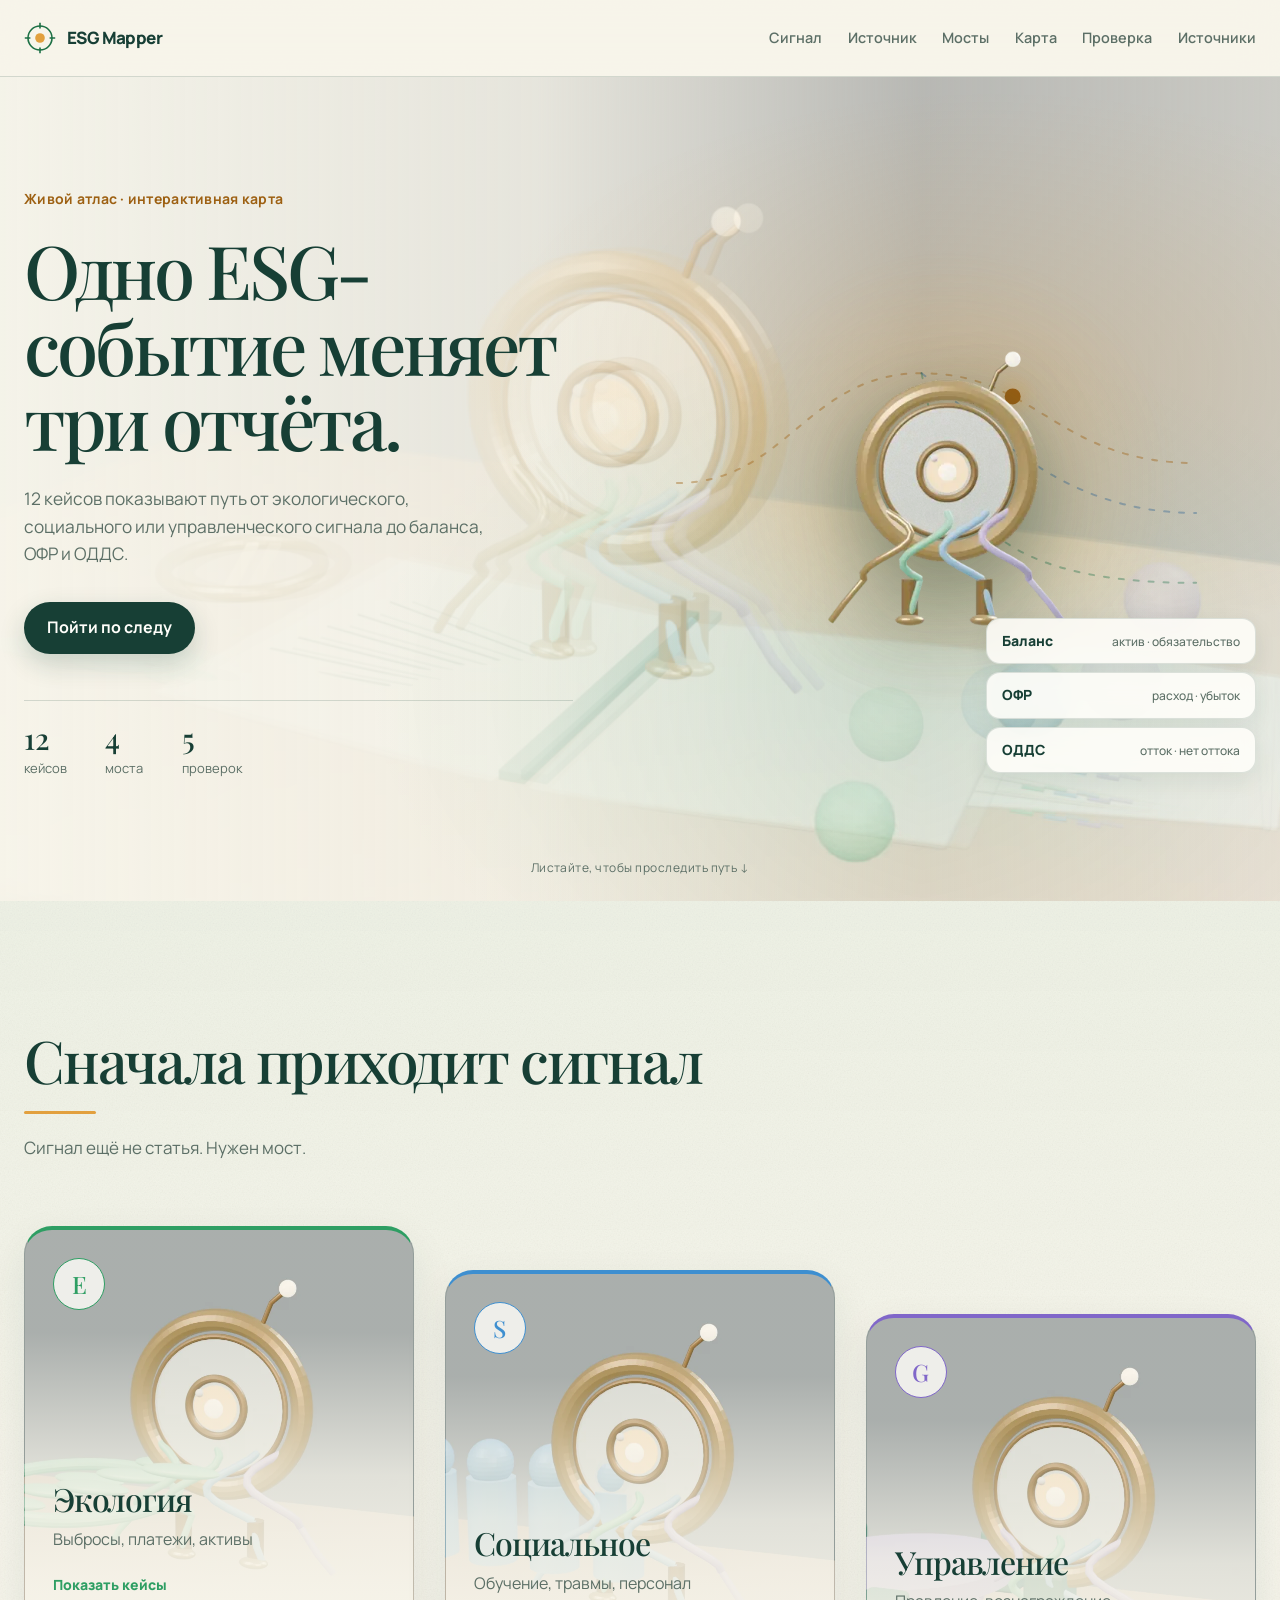
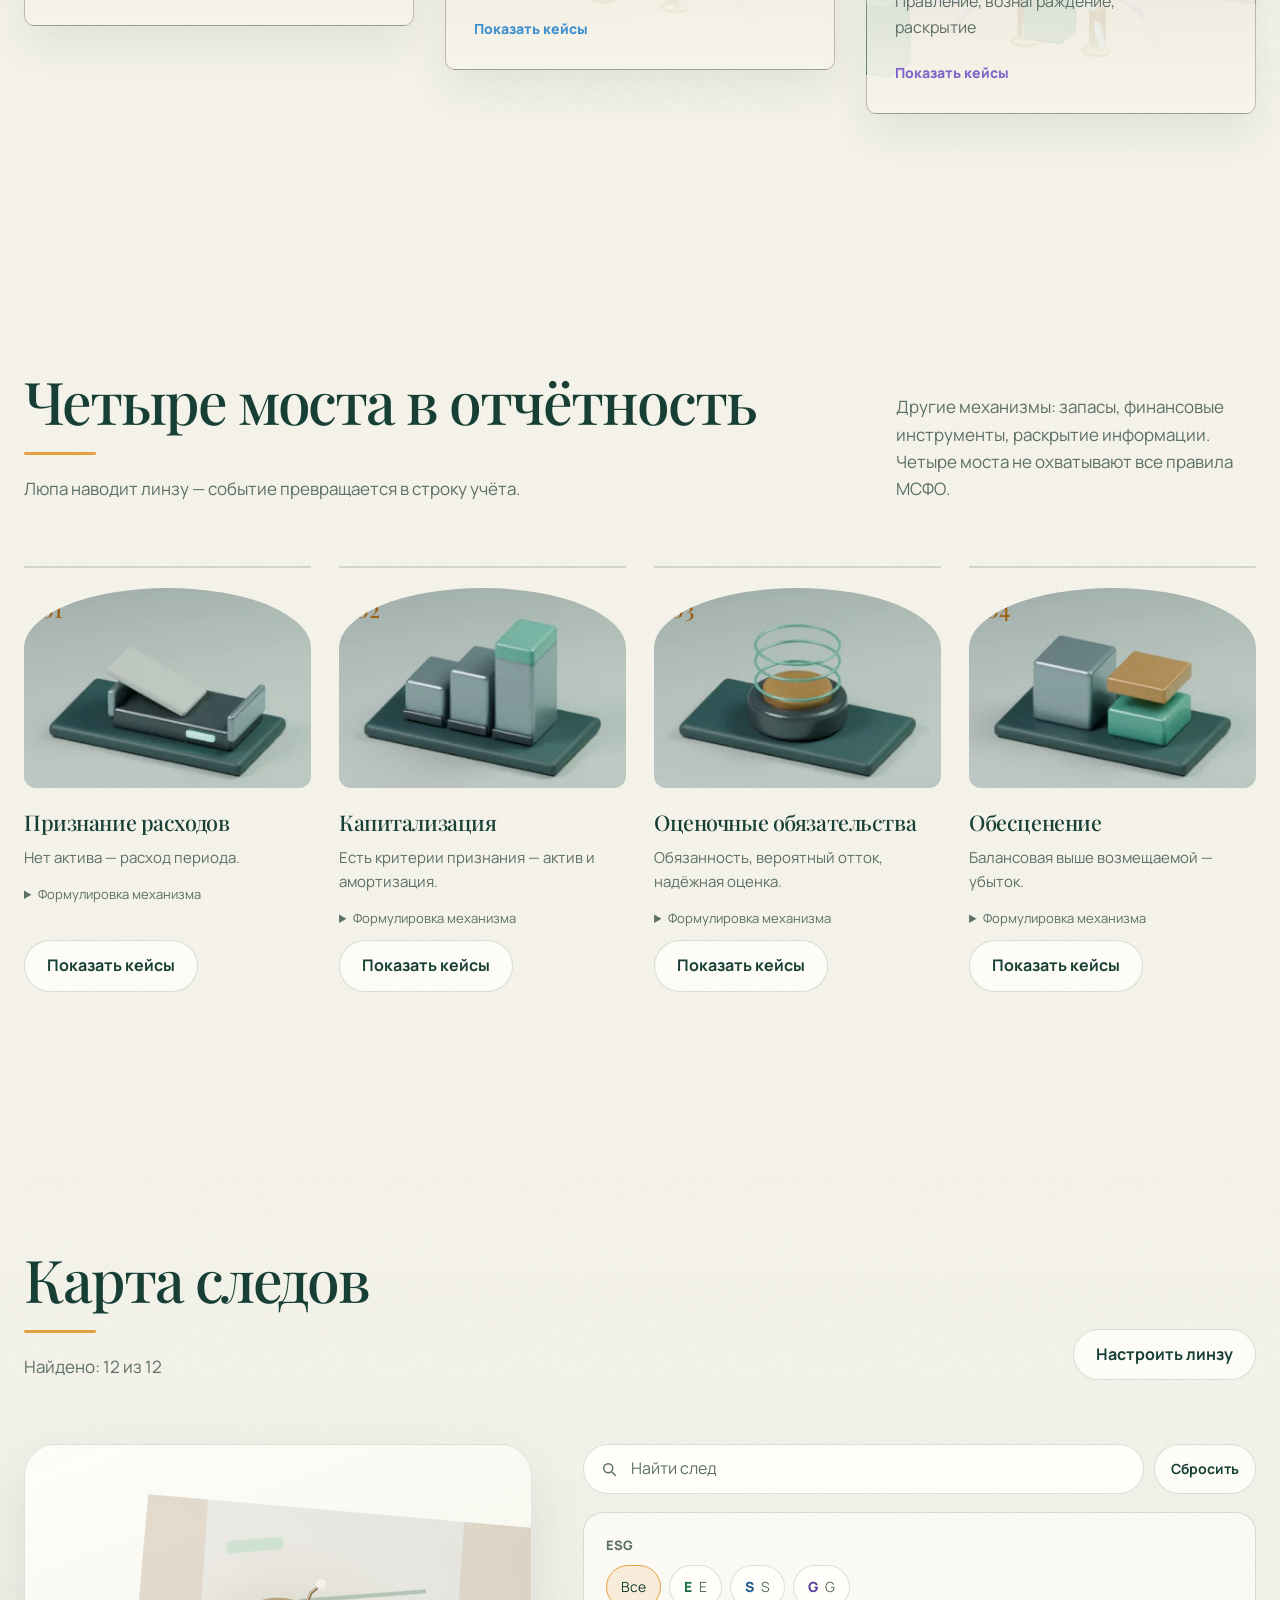
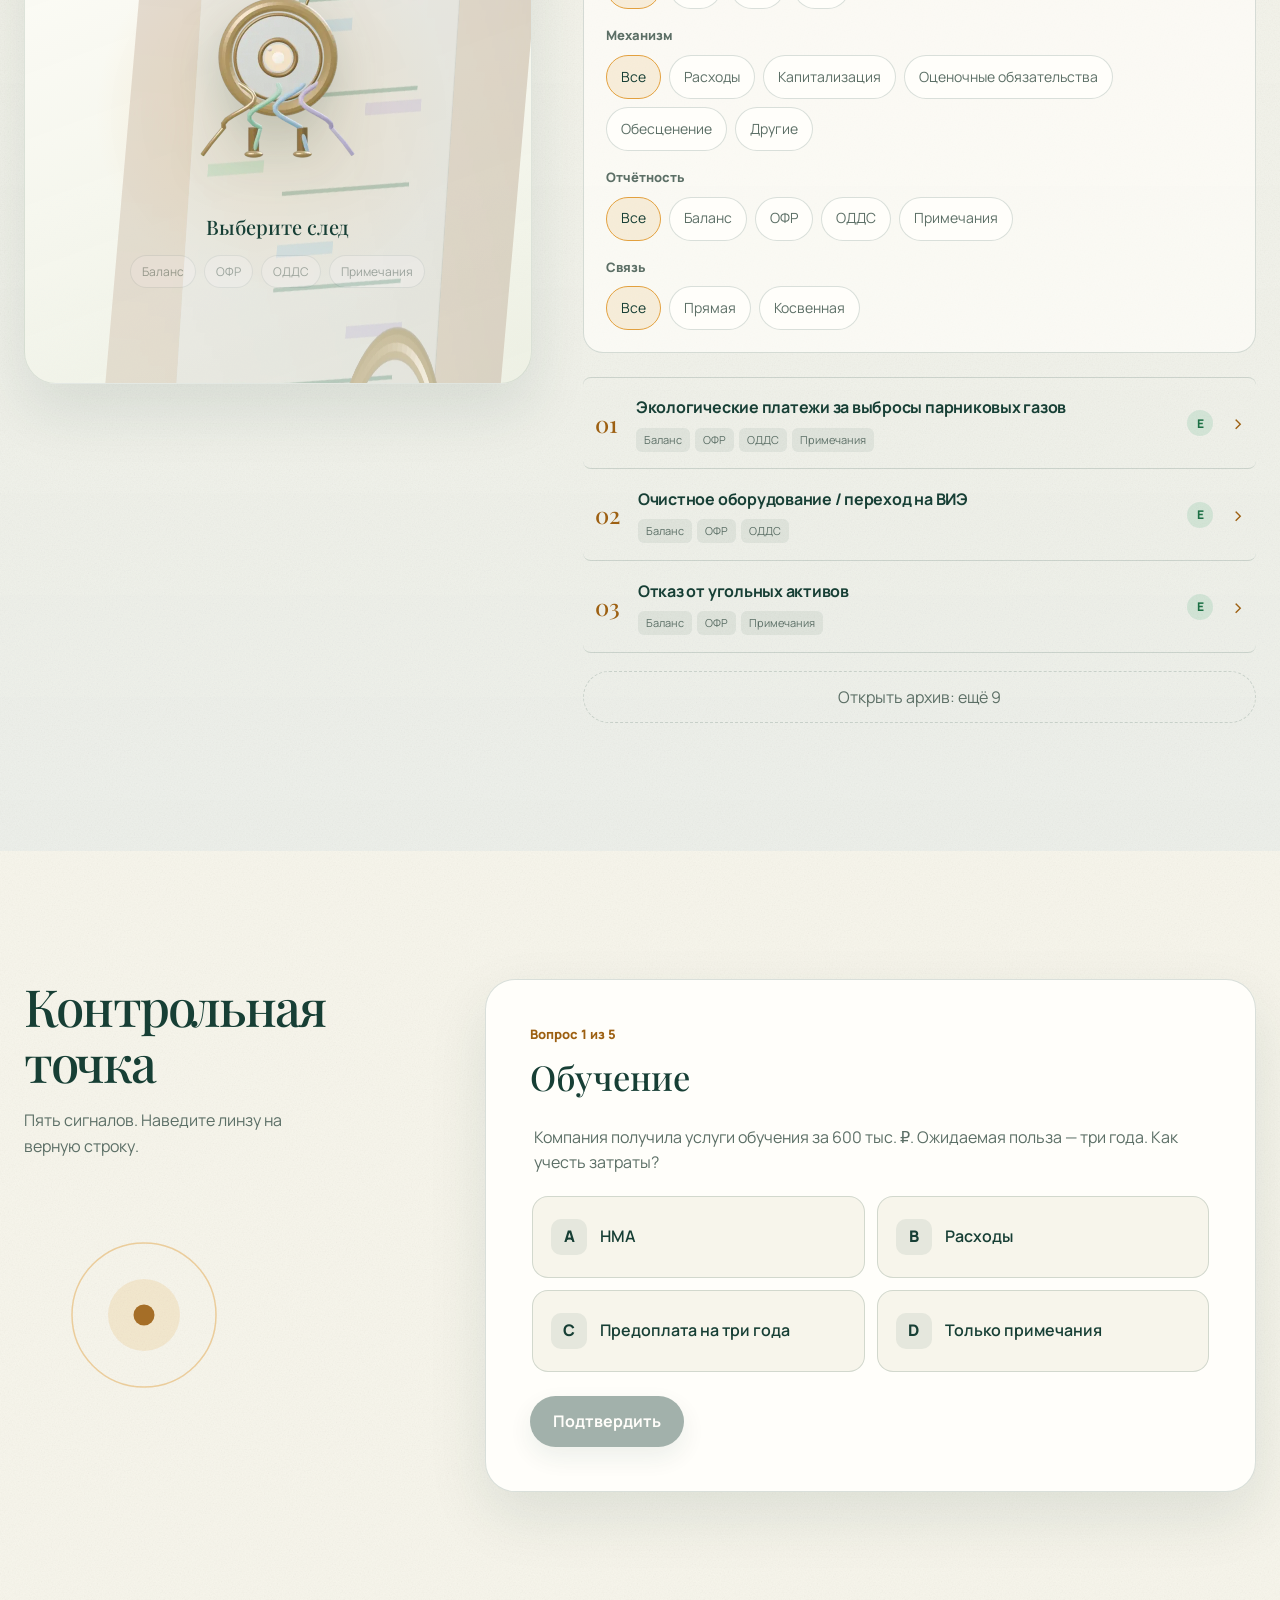
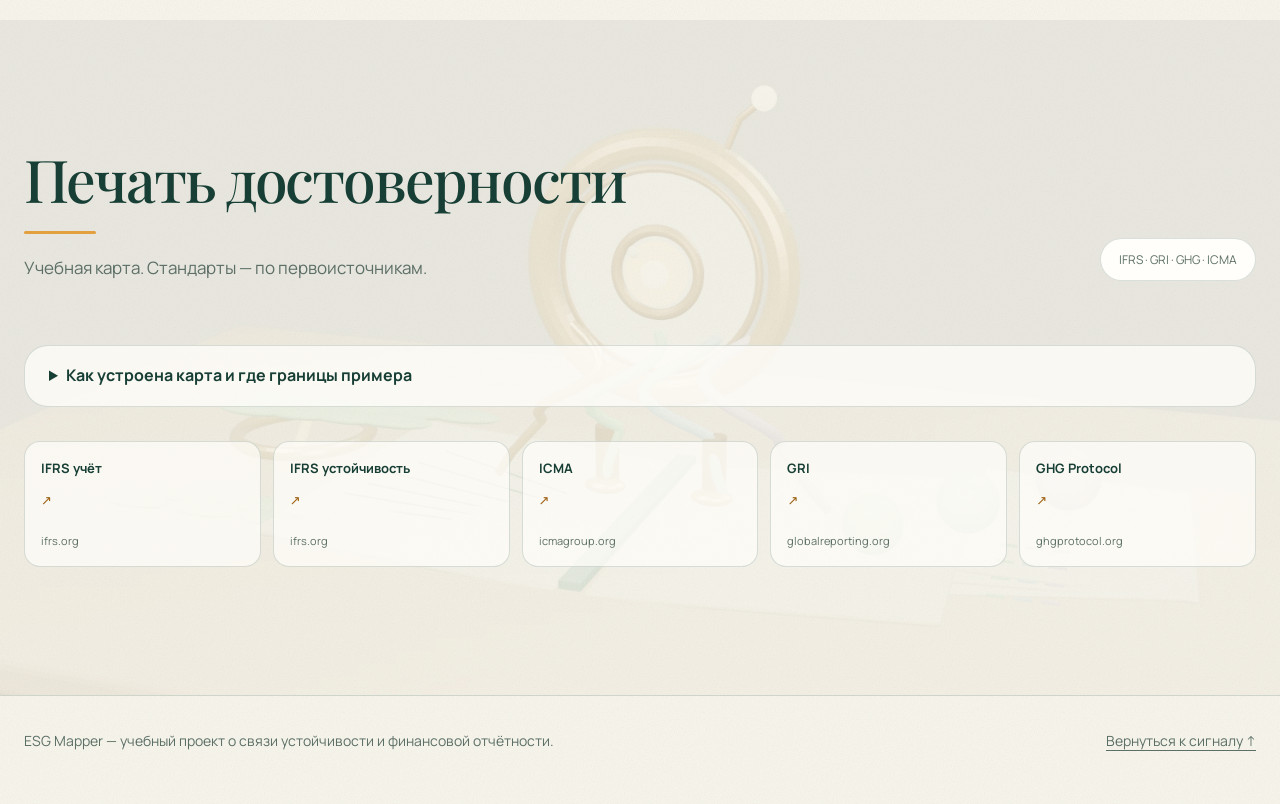
==== commit d2da0062: "v4: 3D-анимация Люпы и сигнала" ====
--- a/index.html
+++ b/index.html
@@ -46,7 +46,12 @@
   <main id="main">
     <!-- Акт 1. Светлый стол, Люпа и путь сигнала -->
     <section class="act hero" id="signal" aria-labelledby="hero-title">
-      <div class="hero__backdrop" aria-hidden="true"></div>
+      <div class="hero__backdrop" aria-hidden="true">
+        <video class="hero__motion" autoplay muted loop playsinline preload="metadata" poster="assets/avatar/hero-backdrop.webp">
+          <source src="assets/avatar/atlas-loop.webm" type="video/webm">
+          <source src="assets/avatar/atlas-loop.mp4" type="video/mp4">
+        </video>
+      </div>
       <div class="shell hero__inner">
         <div class="hero__copy">
           <p class="hero__eyebrow">Живой атлас · интерактивная карта</p>
--- a/styles.css
+++ b/styles.css
@@ -241,10 +241,27 @@
   position: absolute;
   inset: 0;
   z-index: -1;
+  overflow: hidden;
+  background: var(--paper);
+}
+.hero__backdrop::after {
+  content: "";
+  position: absolute;
+  inset: 0;
+  pointer-events: none;
   background:
-    radial-gradient(ellipse at 78% 36%, rgba(226, 160, 62, 0.22), transparent 38%),
-    radial-gradient(ellipse at 70% 74%, rgba(46, 158, 99, 0.16), transparent 42%),
-    linear-gradient(90deg, rgba(247, 245, 235, 0.98), rgba(247, 245, 235, 0.72) 42%, rgba(247, 245, 235, 0.2) 72%);
+    radial-gradient(ellipse at 78% 36%, rgba(226, 160, 62, 0.18), transparent 38%),
+    radial-gradient(ellipse at 70% 74%, rgba(46, 158, 99, 0.12), transparent 42%),
+    linear-gradient(90deg, rgba(247, 245, 235, 0.97), rgba(247, 245, 235, 0.78) 42%, rgba(247, 245, 235, 0.18) 72%, rgba(247, 245, 235, 0.42));
+}
+.hero__motion {
+  position: absolute;
+  inset: 0;
+  width: 100%;
+  height: 100%;
+  object-fit: cover;
+  object-position: 62% center;
+  opacity: 0.68;
 }
 .hero__inner {
   display: grid;
@@ -820,9 +837,7 @@
 /* ---------- Кадры, включаемые manifest.json ---------- */
 
 .avatar-hero .hero__backdrop {
-  background-image:
-    linear-gradient(90deg, rgba(247, 245, 235, 0.97) 0%, rgba(247, 245, 235, 0.84) 34%, rgba(247, 245, 235, 0.24) 68%, rgba(247, 245, 235, 0.5) 100%),
-    url("assets/avatar/hero-backdrop.webp");
+  background-image: url("assets/avatar/hero-backdrop.webp");
   background-position: center;
   background-size: cover;
 }
@@ -928,6 +943,7 @@
 @media (prefers-reduced-motion: reduce) {
   html { scroll-behavior: auto; }
   .lupa { animation: none; }
+  .hero__motion { display: none; }
   .signal-path__dot { display: none; }
   .btn:hover, .source-card:hover, .case-row:hover { transform: none; }
   * { transition-duration: 0.01ms !important; }
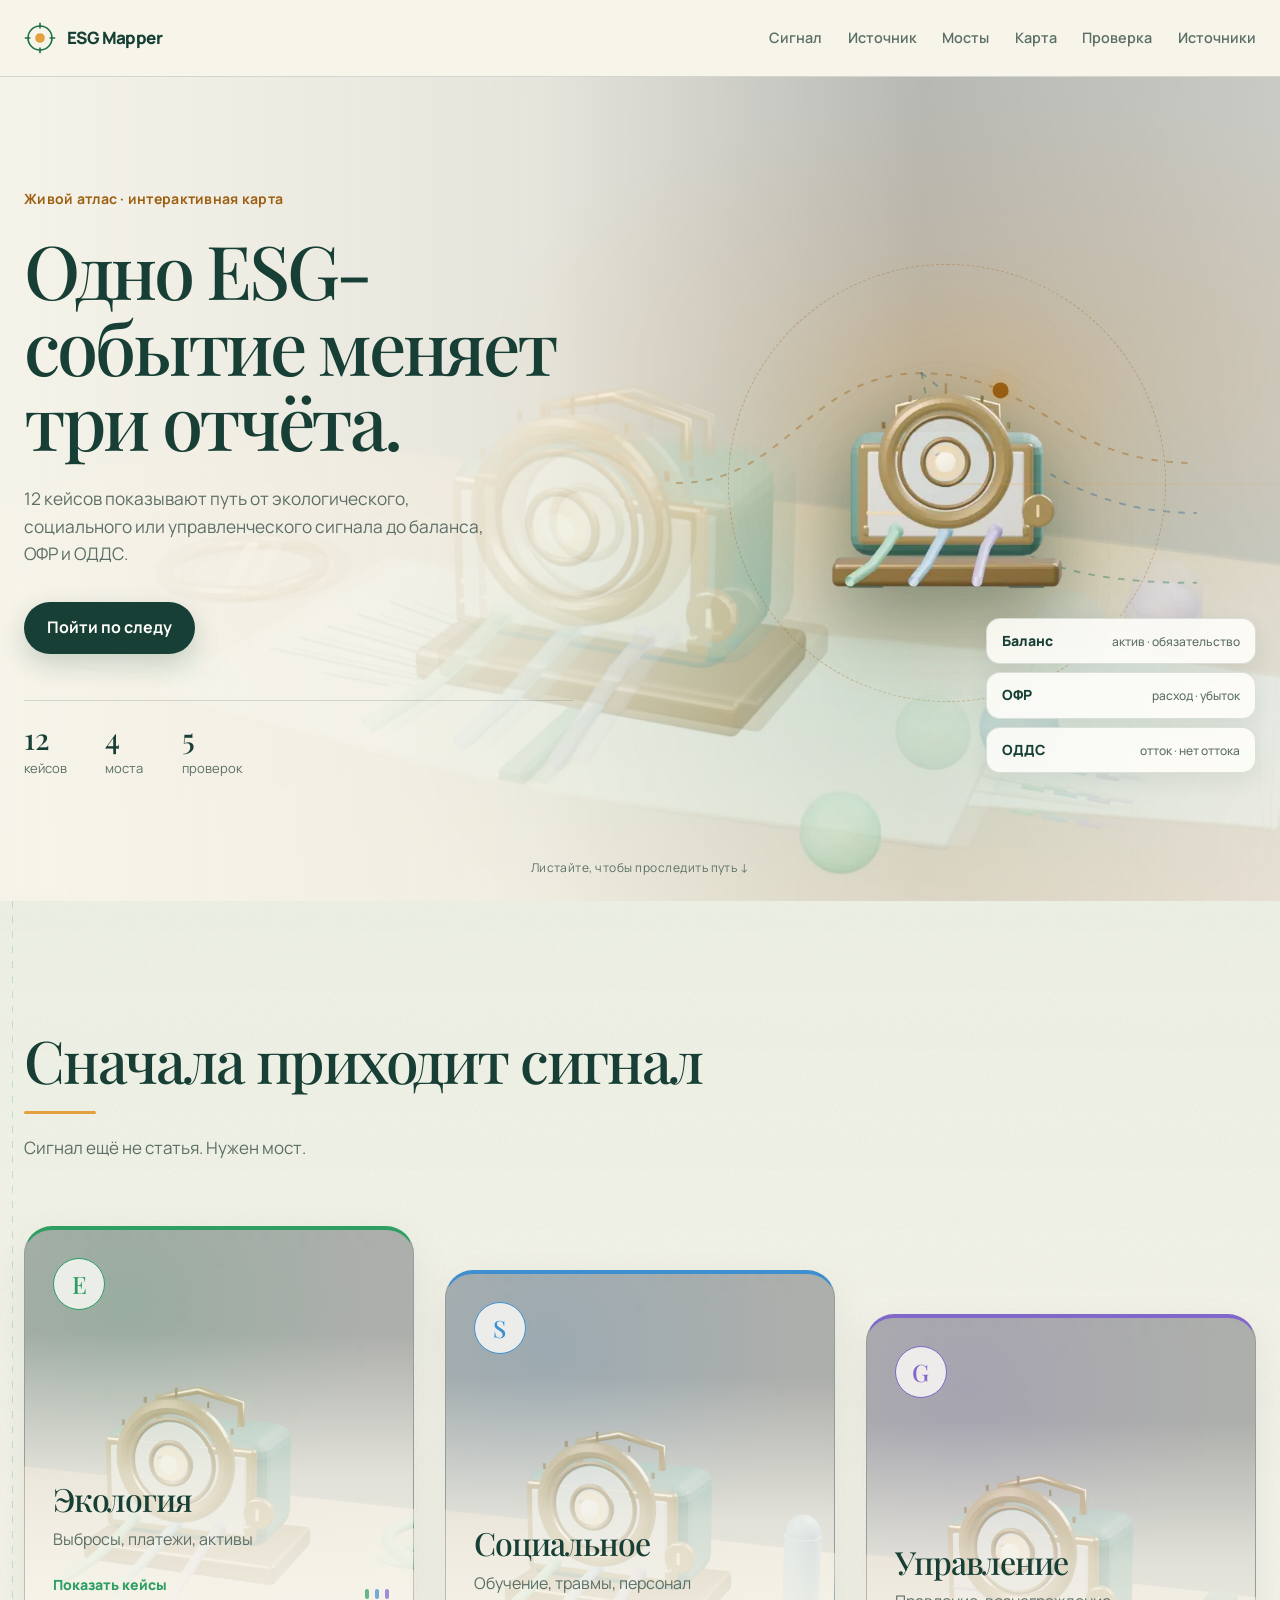
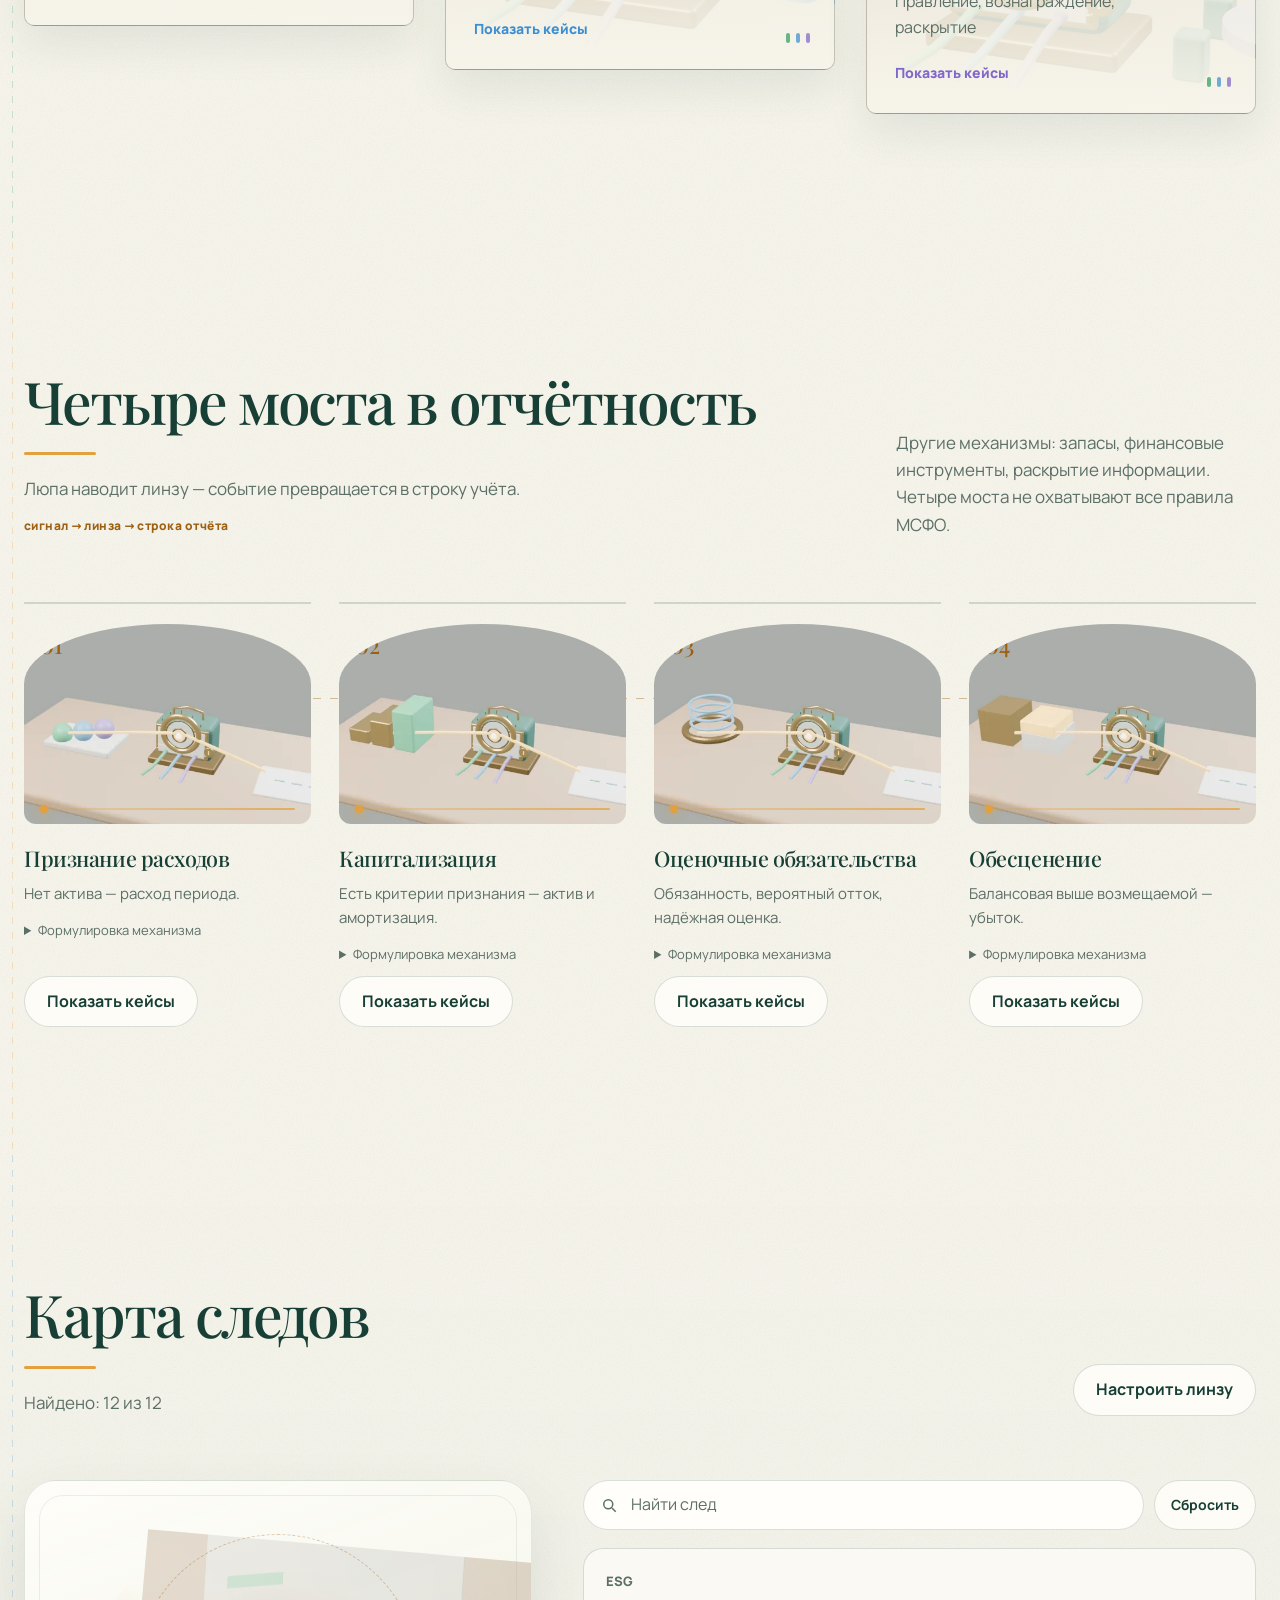
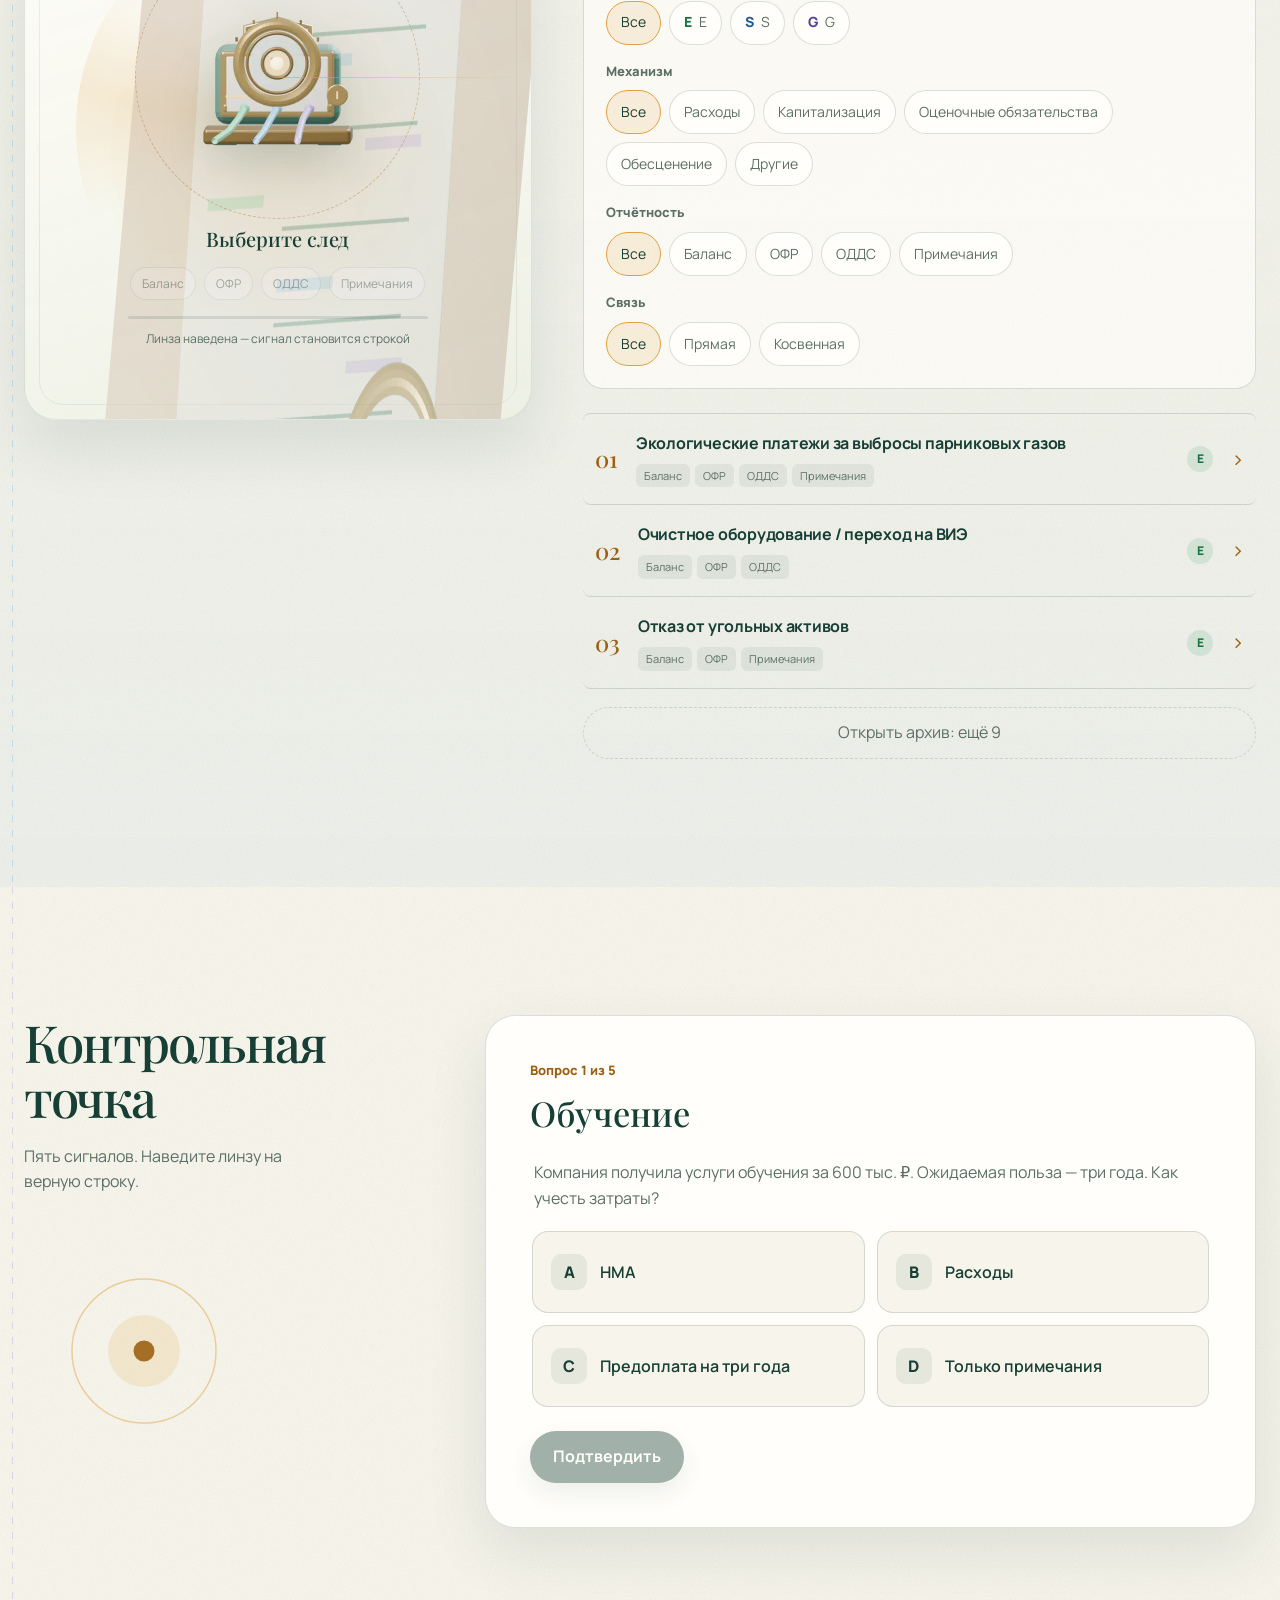
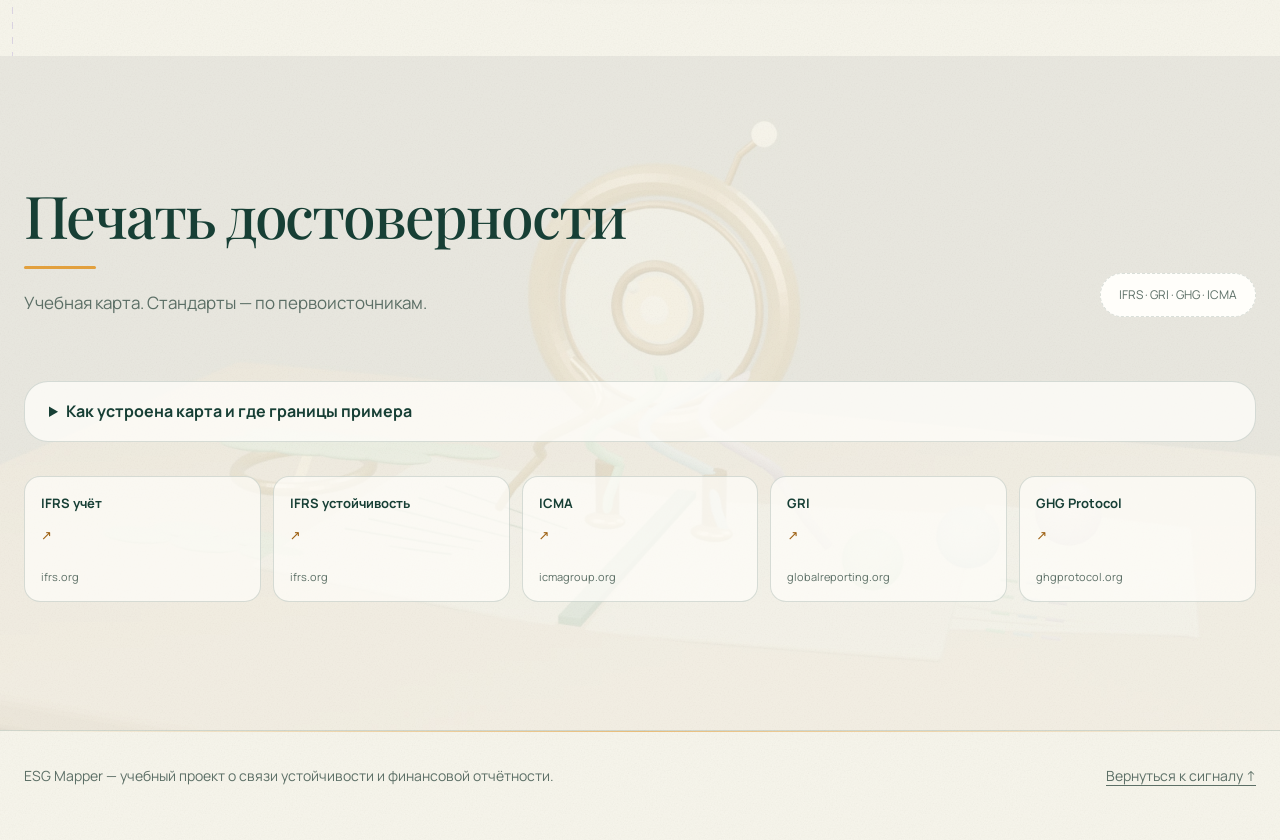
==== commit f3522241: "v5: Люпа-прибор и живые акты" ====
--- a/index.html
+++ b/index.html
@@ -41,6 +41,7 @@
         </ul>
       </nav>
     </div>
+    <div class="scroll-progress" aria-hidden="true"></div>
   </header>
 
   <main id="main">
@@ -118,6 +119,7 @@
           <div>
             <h2 id="bridges-title">Четыре моста в отчётность</h2>
             <p>Люпа наводит линзу — событие превращается в строку учёта.</p>
+            <span class="bridge-kicker" aria-hidden="true">сигнал → линза → строка отчёта</span>
           </div>
           <p class="bridge-note" id="bridge-note"></p>
         </div>
@@ -146,6 +148,7 @@
         <div class="map-layout">
           <aside class="map-stage" aria-label="Сцена с линзой">
             <div class="map-stage__glow" aria-hidden="true"></div>
+            <div class="stage-beam" aria-hidden="true"></div>
             <img class="map-stage__paper" src="assets/report-sheet.svg" alt="" width="640" height="720">
             <div class="map-stage__lupa" aria-hidden="true">
               <svg viewBox="0 0 320 320" focusable="false">
@@ -162,6 +165,8 @@
               <span data-stage-report="cashflow">ОДДС</span>
               <span data-stage-report="notes">Примечания</span>
             </div>
+            <div class="stage-reportline" aria-hidden="true"><span></span></div>
+            <p class="stage-caption" aria-hidden="true">Линза наведена — сигнал становится строкой</p>
           </aside>
 
           <div class="map-list">
--- a/styles.css
+++ b/styles.css
@@ -124,6 +124,15 @@
   gap: 20px;
   min-height: 76px;
 }
+.scroll-progress {
+  position: absolute;
+  left: 0;
+  bottom: -1px;
+  width: 0;
+  height: 2px;
+  background: linear-gradient(90deg, var(--e), var(--s) 38%, var(--g) 68%, var(--sun));
+  transition: width 120ms linear;
+}
 .brand {
   display: inline-flex;
   align-items: center;
@@ -228,6 +237,27 @@
 }
 .act__head--split > div { max-width: 760px; }
 
+/* Ниточка атласа: связывает акты, а не просто делит пространство. */
+.act--source::before,
+.act--bridges::before,
+.act--catalog::before,
+.act--quiz::before {
+  content: "";
+  position: absolute;
+  top: 0;
+  bottom: 0;
+  left: max(12px, calc((100% - var(--shell)) / 2 - 22px));
+  width: 1px;
+  background: repeating-linear-gradient(to bottom, rgba(23, 63, 53, 0.2) 0 7px, transparent 7px 15px);
+  opacity: 0.55;
+  pointer-events: none;
+}
+.act--source::before { background-image: repeating-linear-gradient(to bottom, rgba(46, 158, 99, 0.4) 0 7px, transparent 7px 15px); }
+.act--bridges::before { background-image: repeating-linear-gradient(to bottom, rgba(226, 160, 62, 0.45) 0 7px, transparent 7px 15px); }
+.act--catalog::before { background-image: repeating-linear-gradient(to bottom, rgba(62, 143, 208, 0.4) 0 7px, transparent 7px 15px); }
+.act--quiz::before { background-image: repeating-linear-gradient(to bottom, rgba(128, 103, 201, 0.4) 0 7px, transparent 7px 15px); }
+.has-motion .act.is-inview::before { animation: thread-drift 9s linear infinite; }
+
 /* ---------- Герой ---------- */
 
 .hero {
@@ -360,6 +390,42 @@
 .lupa[data-mood="E"] .lupa__glass { fill: rgba(46, 158, 99, 0.22); }
 .lupa[data-mood="S"] .lupa__glass { fill: rgba(62, 143, 208, 0.24); }
 .lupa[data-mood="G"] .lupa__glass { fill: rgba(128, 103, 201, 0.24); }
+.lupa::before,
+.map-stage__lupa::before {
+  content: "";
+  position: absolute;
+  inset: -7%;
+  border: 1px dashed rgba(157, 96, 18, 0.34);
+  border-radius: 50%;
+  pointer-events: none;
+  animation: reticle-turn 16s linear infinite;
+}
+.lupa::after {
+  content: "";
+  position: absolute;
+  left: 50%;
+  top: 50%;
+  width: 135%;
+  height: 2px;
+  transform-origin: left center;
+  background: linear-gradient(90deg, rgba(226, 160, 62, 0.55), transparent 82%);
+  opacity: 0.34;
+  pointer-events: none;
+  animation: eye-beam 6s ease-in-out infinite;
+}
+.map-stage__lupa { position: relative; }
+.map-stage__lupa::after {
+  content: "";
+  position: absolute;
+  left: 50%;
+  top: 50%;
+  width: 120%;
+  height: 1px;
+  transform-origin: left center;
+  background: linear-gradient(90deg, rgba(226, 160, 62, 0.6), transparent 84%);
+  pointer-events: none;
+  animation: eye-beam 5s ease-in-out infinite;
+}
 
 .report-stack {
   position: absolute;
@@ -459,6 +525,54 @@
 .source-card p { margin-top: 10px; color: var(--muted); max-width: 28ch; }
 .source-card__hint { display: block; margin-top: 22px; color: var(--accent); font-size: 0.875rem; font-weight: 800; }
 .source-card { display: flex; flex-direction: column; align-items: flex-start; }
+.source-card::before {
+  content: "";
+  position: absolute;
+  inset: -1px;
+  z-index: -1;
+  background: radial-gradient(circle at 26% 18%, var(--accent), transparent 58%);
+  opacity: 0.16;
+  transition: opacity 320ms ease;
+  pointer-events: none;
+}
+.source-card:hover::before,
+.source-card:focus-visible::before { opacity: 0.42; }
+.source-card__scan {
+  position: absolute;
+  left: 0;
+  right: 0;
+  top: 0;
+  height: 2px;
+  background: linear-gradient(90deg, transparent, var(--accent), transparent);
+  opacity: 0;
+  pointer-events: none;
+}
+.source-card:hover .source-card__scan,
+.source-card:focus-visible .source-card__scan { opacity: 0.9; animation: scan-sweep 2.1s linear infinite; }
+.source-card__wave {
+  position: absolute;
+  right: 24px;
+  bottom: 26px;
+  display: flex;
+  align-items: flex-end;
+  gap: 6px;
+  height: 28px;
+  opacity: 0.72;
+  pointer-events: none;
+}
+.source-card__wave i {
+  width: 4px;
+  height: 10px;
+  border-radius: 2px;
+  background: var(--e);
+  animation: wave-tick 1.5s ease-in-out infinite;
+}
+.source-card__wave i:nth-child(2) { background: var(--s); animation-delay: 0.18s; }
+.source-card__wave i:nth-child(3) { background: var(--g); animation-delay: 0.36s; }
+.source-card:hover .source-card__wave,
+.source-card:focus-visible .source-card__wave { opacity: 1; }
+.source-card:hover .source-card__letter,
+.source-card:focus-visible .source-card__letter { animation: letter-pulse 1.3s ease-in-out infinite; }
 
 /* ---------- Мосты ---------- */
 
@@ -496,6 +610,54 @@
 .bridge__more p { margin-top: 8px; line-height: 1.5; }
 .bridge-note { max-width: 36ch; color: var(--muted); font-size: 0.875rem; }
 .loading-note { color: var(--muted); }
+.bridge-kicker {
+  display: inline-block;
+  margin-top: 14px;
+  color: var(--sun-ink);
+  font-size: 0.75rem;
+  font-weight: 800;
+  letter-spacing: 0.04em;
+}
+.bridge-grid { position: relative; }
+.bridge-grid::before {
+  content: "";
+  position: absolute;
+  left: 0;
+  right: 0;
+  top: 96px;
+  height: 1px;
+  background: repeating-linear-gradient(90deg, rgba(157, 96, 18, 0.38) 0 8px, transparent 8px 17px);
+  pointer-events: none;
+}
+.has-motion .act--bridges.is-inview .bridge-grid::before { animation: thread-drift 7s linear infinite; }
+.bridge { transition: border-color 200ms ease, transform 300ms ease; }
+.bridge:hover { transform: translateY(-6px); }
+.bridge__media img { transition: transform 480ms cubic-bezier(0.2, 0.8, 0.2, 1); }
+.bridge:hover .bridge__media img { transform: scale(1.06) translate(var(--px, 0px), var(--py, 0px)); }
+.bridge__flow {
+  position: absolute;
+  left: 16px;
+  right: 16px;
+  bottom: 14px;
+  height: 2px;
+  border-radius: 99px;
+  background: linear-gradient(90deg, rgba(226, 160, 62, 0.15), rgba(226, 160, 62, 0.75));
+  pointer-events: none;
+}
+.bridge__flow i {
+  position: absolute;
+  left: 0;
+  top: -3px;
+  width: 8px;
+  height: 8px;
+  border-radius: 50%;
+  background: var(--sun);
+  box-shadow: 0 0 12px rgba(226, 160, 62, 0.85);
+  animation: flow-dot 3.4s ease-in-out infinite;
+}
+.bridge:nth-child(2) .bridge__flow i { animation-delay: 0.5s; }
+.bridge:nth-child(3) .bridge__flow i { animation-delay: 1s; }
+.bridge:nth-child(4) .bridge__flow i { animation-delay: 1.5s; }
 
 /* ---------- Карта следов ---------- */
 
@@ -565,6 +727,54 @@
   font-size: 0.75rem;
 }
 .map-stage__reports span.is-lit { border-color: var(--sun); color: var(--sun-ink); background: rgba(226, 160, 62, 0.14); }
+.map-stage::before {
+  content: "";
+  position: absolute;
+  inset: 14px;
+  border: 1px solid rgba(23, 63, 53, 0.08);
+  border-radius: 24px;
+  pointer-events: none;
+}
+.stage-beam {
+  position: absolute;
+  left: 10%;
+  top: 6%;
+  width: 80%;
+  height: 80%;
+  border-radius: 50%;
+  background: conic-gradient(from 0deg, transparent 0 68%, rgba(226, 160, 62, 0.24) 78%, transparent 88%);
+  opacity: 0;
+  pointer-events: none;
+  transition: opacity 400ms ease;
+  animation: reticle-turn 7s linear infinite;
+}
+.has-motion .act--catalog.is-inview .stage-beam { opacity: 0.72; }
+.stage-reportline {
+  position: relative;
+  z-index: 2;
+  width: min(78%, 300px);
+  height: 3px;
+  margin-top: 16px;
+  border-radius: 99px;
+  background: rgba(23, 63, 53, 0.12);
+  overflow: hidden;
+}
+.stage-reportline span {
+  display: block;
+  width: 0;
+  height: 100%;
+  border-radius: inherit;
+  background: linear-gradient(90deg, var(--e), var(--s) 38%, var(--g) 70%, var(--sun));
+}
+.stage-reportline.is-writing span { animation: write-line 1.1s cubic-bezier(0.2, 0.8, 0.2, 1) forwards; }
+.stage-caption {
+  position: relative;
+  z-index: 2;
+  margin-top: 10px;
+  color: var(--muted);
+  font-size: 0.75rem;
+  text-align: center;
+}
 
 .map-tools { display: flex; gap: 10px; margin-bottom: 18px; }
 .search {
@@ -793,6 +1003,13 @@
 .mistake p { margin-top: 6px; font-size: 0.875rem; }
 .mistake-refs { color: var(--muted) !important; }
 .result-actions { margin-top: 26px; }
+.quiz-card { animation: card-in 460ms cubic-bezier(0.2, 0.8, 0.2, 1) both; }
+.quiz-intro__mark { animation: lens-breathe 5.5s ease-in-out infinite; }
+.choice input:checked + label { animation: choice-pulse 420ms ease; }
+.choice.is-correct label { animation: correct-bloom 620ms ease; }
+.choice.is-wrong label { animation: wrong-nudge 420ms ease; }
+.result-number { display: inline-block; animation: number-pop 620ms cubic-bezier(0.2, 1.4, 0.4, 1) both; }
+.verdict-mark { display: inline-grid; place-items: center; animation: verdict-pop 480ms ease both; }
 
 /* ---------- Достоверность и подвал ---------- */
 
@@ -833,6 +1050,28 @@
 .footer { padding: 34px 0 52px; border-top: 1px solid var(--line); }
 .footer__inner { display: flex; justify-content: space-between; gap: 20px; color: var(--muted); font-size: 0.875rem; }
 .footer a { color: var(--muted); }
+.seal {
+  border-style: dashed;
+  animation: seal-turn 30s linear infinite;
+}
+.disclosure { transition: box-shadow 240ms ease; }
+.disclosure[open] { box-shadow: 0 18px 44px rgba(23, 63, 53, 0.08); }
+.source-stamps a { transition: transform 260ms ease, border-color 260ms ease, box-shadow 260ms ease; }
+.source-stamps a:hover {
+  transform: translateY(-6px) rotate(-1deg);
+  box-shadow: 0 16px 30px rgba(23, 63, 53, 0.1);
+}
+.footer { position: relative; overflow: hidden; }
+.footer::before {
+  content: "";
+  position: absolute;
+  top: 0;
+  left: 0;
+  right: 0;
+  height: 1px;
+  background: linear-gradient(90deg, transparent, var(--sun), transparent);
+  opacity: 0.65;
+}
 
 /* ---------- Кадры, включаемые manifest.json ---------- */
 
@@ -867,6 +1106,62 @@
   filter: drop-shadow(0 26px 34px rgba(23, 63, 53, 0.24));
 }
 .avatar-lupa .map-stage__lupa .lupa__photo { filter: drop-shadow(0 18px 24px rgba(23, 63, 53, 0.2)); }
+
+/* ---------- Движение v5 ---------- */
+
+@keyframes thread-drift { to { background-position: 0 22px; } }
+@keyframes reticle-turn { to { transform: rotate(360deg); } }
+@keyframes eye-beam {
+  0%, 100% { transform: rotate(-2deg) scaleX(0.72); opacity: 0.22; }
+  50% { transform: rotate(2deg) scaleX(1); opacity: 0.44; }
+}
+@keyframes scan-sweep {
+  from { transform: translateY(-16px); }
+  to { transform: translateY(410px); }
+}
+@keyframes wave-tick {
+  0%, 100% { height: 8px; }
+  50% { height: 24px; }
+}
+@keyframes letter-pulse {
+  0%, 100% { box-shadow: 0 0 0 0 rgba(226, 160, 62, 0); }
+  50% { box-shadow: 0 0 0 10px rgba(226, 160, 62, 0.14); }
+}
+@keyframes flow-dot {
+  0% { left: 0; opacity: 0; }
+  12% { opacity: 1; }
+  88% { opacity: 1; }
+  100% { left: 100%; transform: translateX(-8px); opacity: 0; }
+}
+@keyframes write-line { from { width: 0; } to { width: 100%; } }
+@keyframes card-in {
+  from { opacity: 0.45; transform: translateY(12px); }
+  to { opacity: 1; transform: translateY(0); }
+}
+@keyframes lens-breathe {
+  0%, 100% { transform: scale(0.96) rotate(-2deg); }
+  50% { transform: scale(1.04) rotate(2deg); }
+}
+@keyframes choice-pulse {
+  50% { box-shadow: 0 0 0 7px rgba(226, 160, 62, 0.13); }
+}
+@keyframes correct-bloom {
+  50% { box-shadow: 0 0 0 8px rgba(46, 158, 99, 0.16); }
+}
+@keyframes wrong-nudge {
+  25% { transform: translateX(-4px); }
+  50% { transform: translateX(4px); }
+  75% { transform: translateX(-2px); }
+}
+@keyframes number-pop {
+  from { transform: scale(0.72); opacity: 0.4; }
+  to { transform: scale(1); opacity: 1; }
+}
+@keyframes verdict-pop {
+  from { transform: scale(0.6); }
+  to { transform: scale(1); }
+}
+@keyframes seal-turn { to { transform: rotate(360deg); } }
 
 /* ---------- Адаптив ---------- */
 
@@ -945,6 +1240,13 @@
   .lupa { animation: none; }
   .hero__motion { display: none; }
   .signal-path__dot { display: none; }
-  .btn:hover, .source-card:hover, .case-row:hover { transform: none; }
-  * { transition-duration: 0.01ms !important; }
-}
+  .btn:hover, .source-card:hover, .case-row:hover, .bridge:hover, .source-stamps a:hover { transform: none; }
+  .scroll-progress { transition: none; }
+  .source-card__scan, .source-card__wave i, .source-card:hover .source-card__letter,
+  .lupa::before, .lupa::after, .map-stage__lupa::before, .map-stage__lupa::after,
+  .stage-beam, .bridge-grid::before, .bridge__flow i, .quiz-card, .quiz-intro__mark,
+  .choice input:checked + label, .choice.is-correct label, .choice.is-wrong label,
+  .result-number, .verdict-mark, .seal { animation: none !important; }
+  .stage-reportline.is-writing span { animation: none; width: 100%; }
+  *, *::before, *::after { animation-duration: 0.01ms !important; animation-iteration-count: 1 !important; transition-duration: 0.01ms !important; }
+}
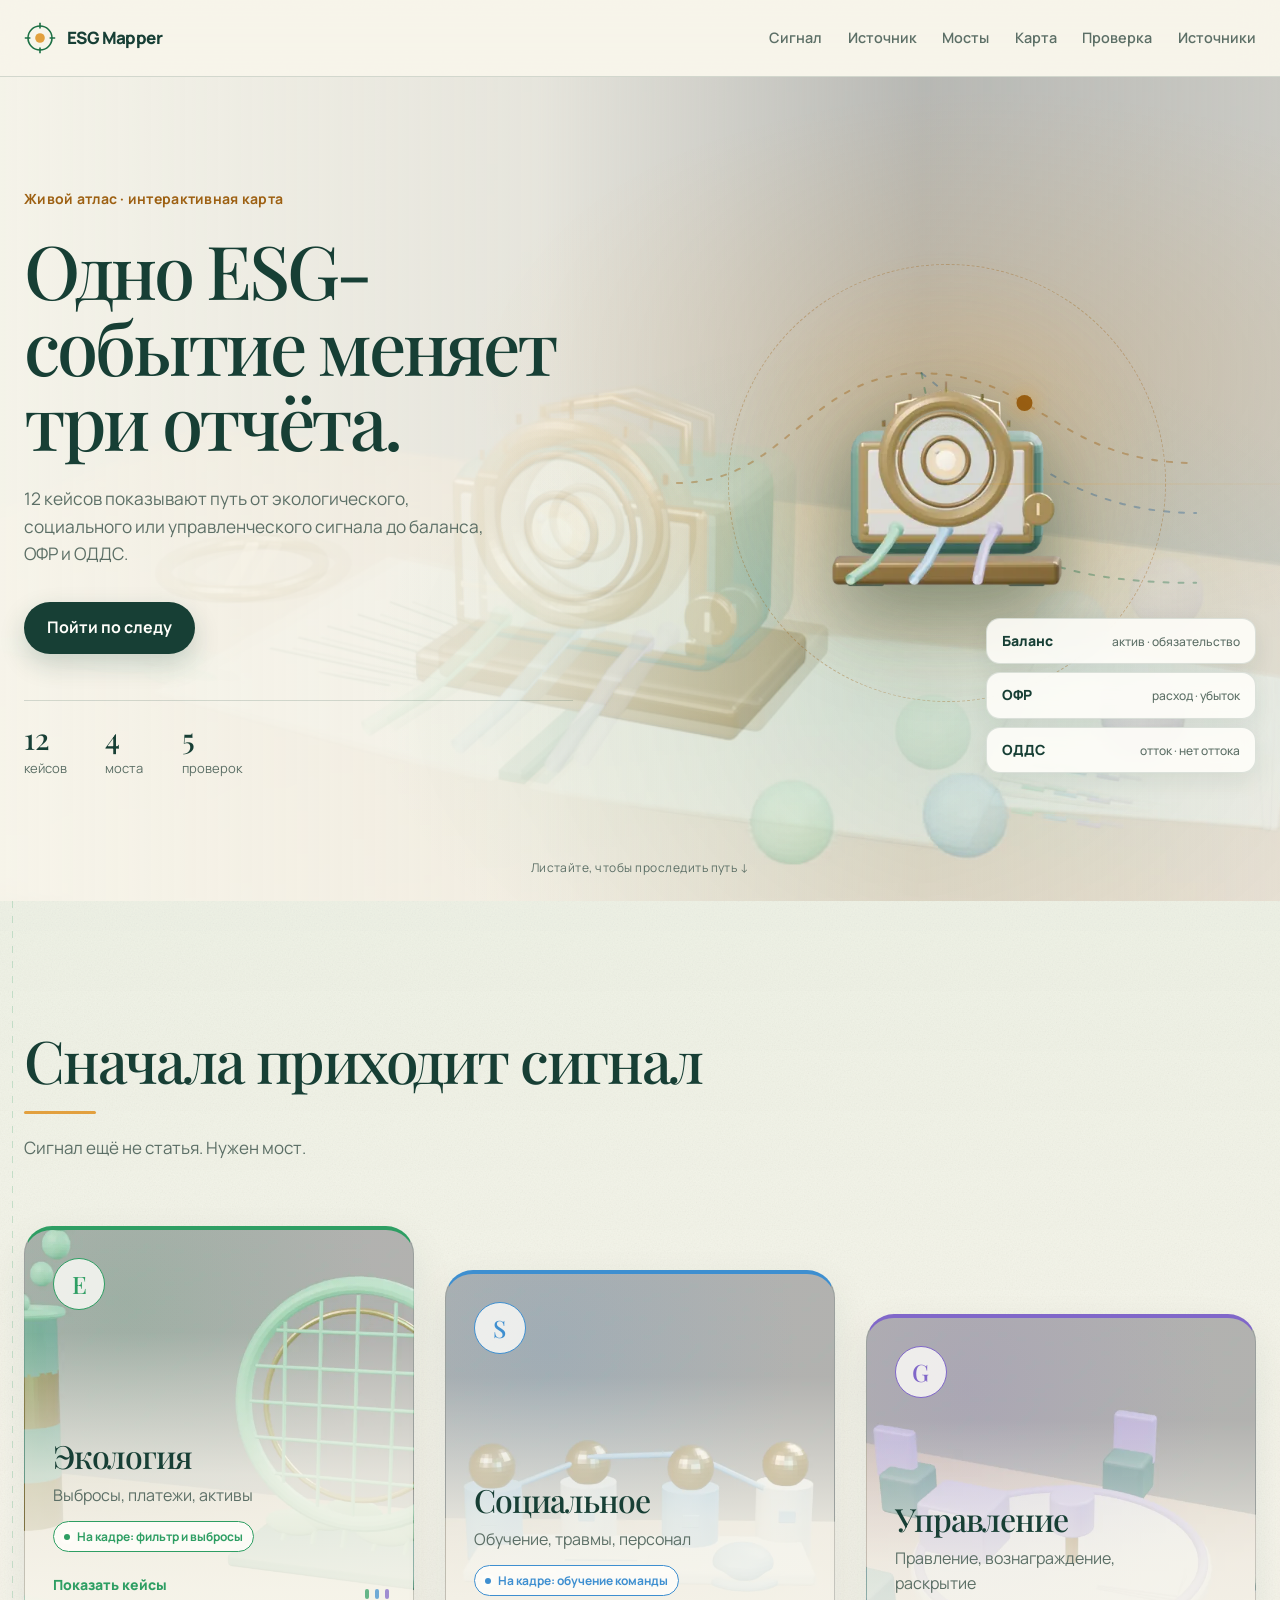
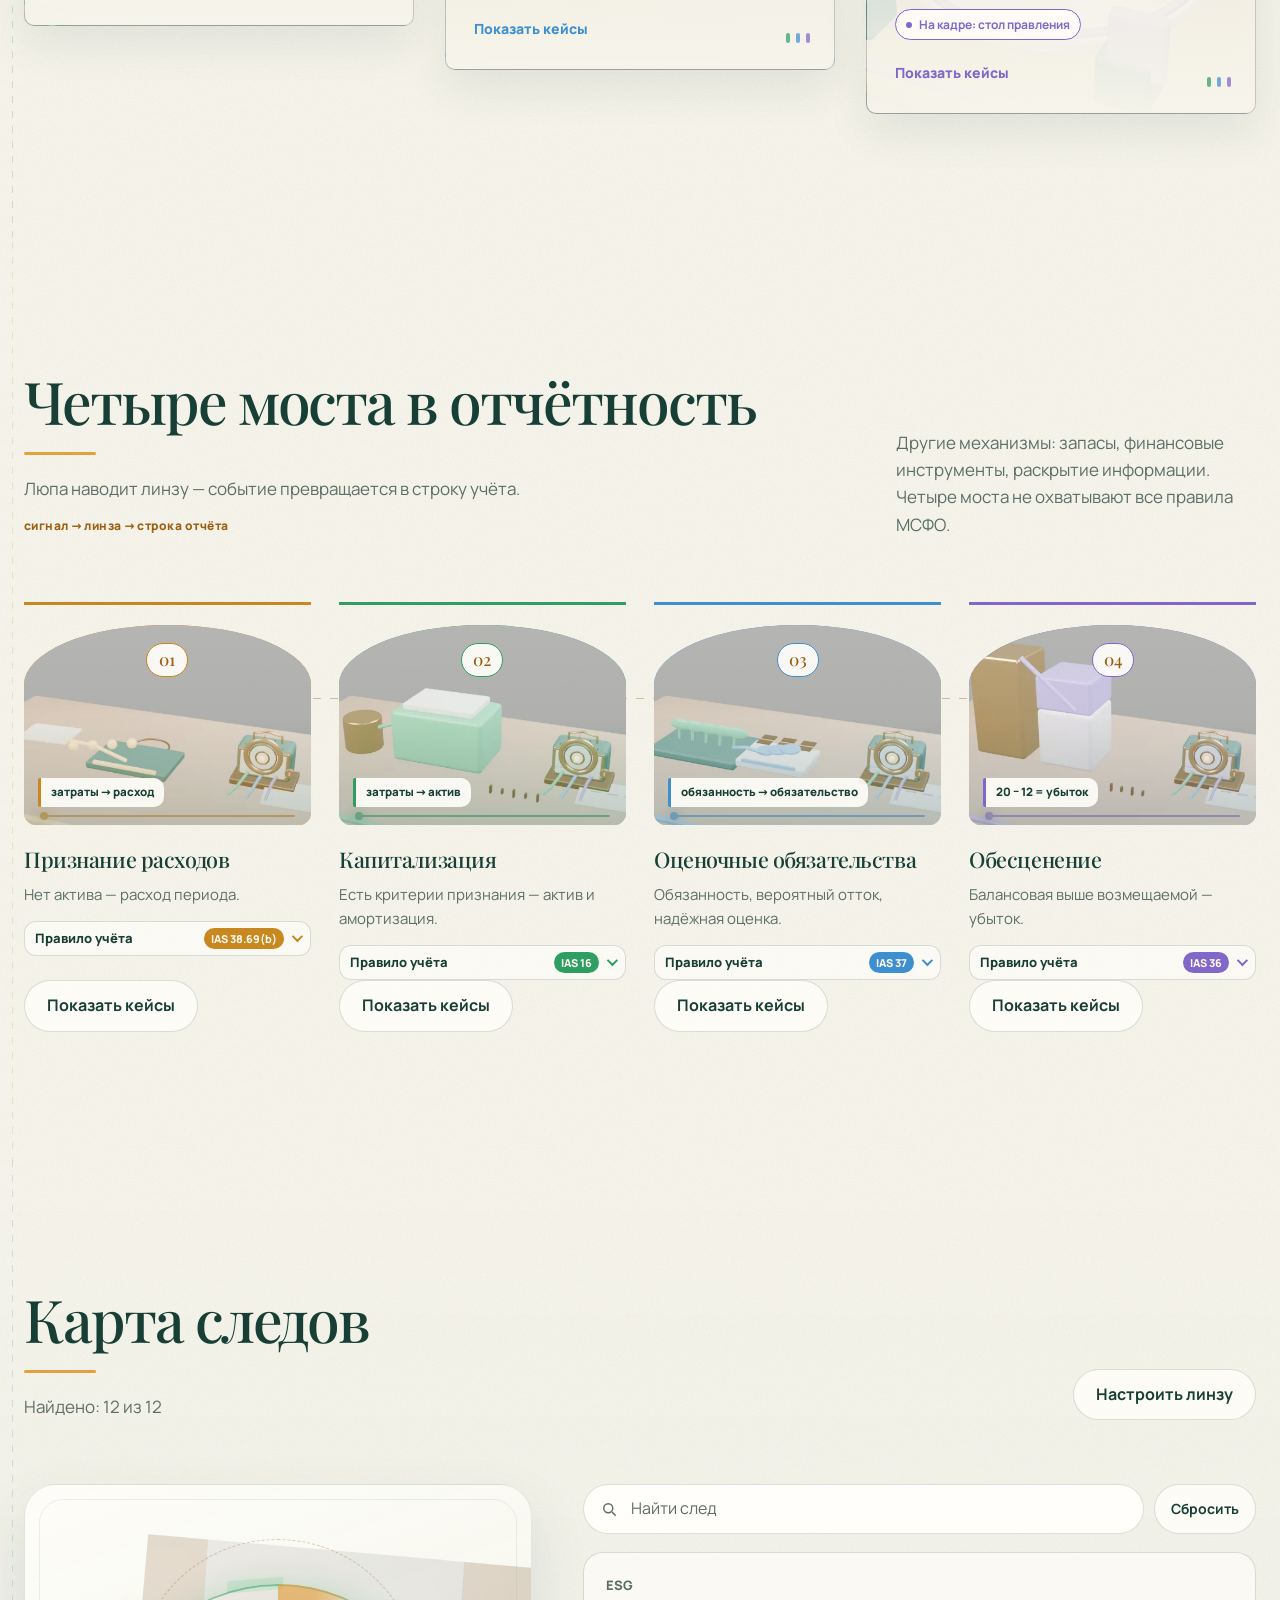
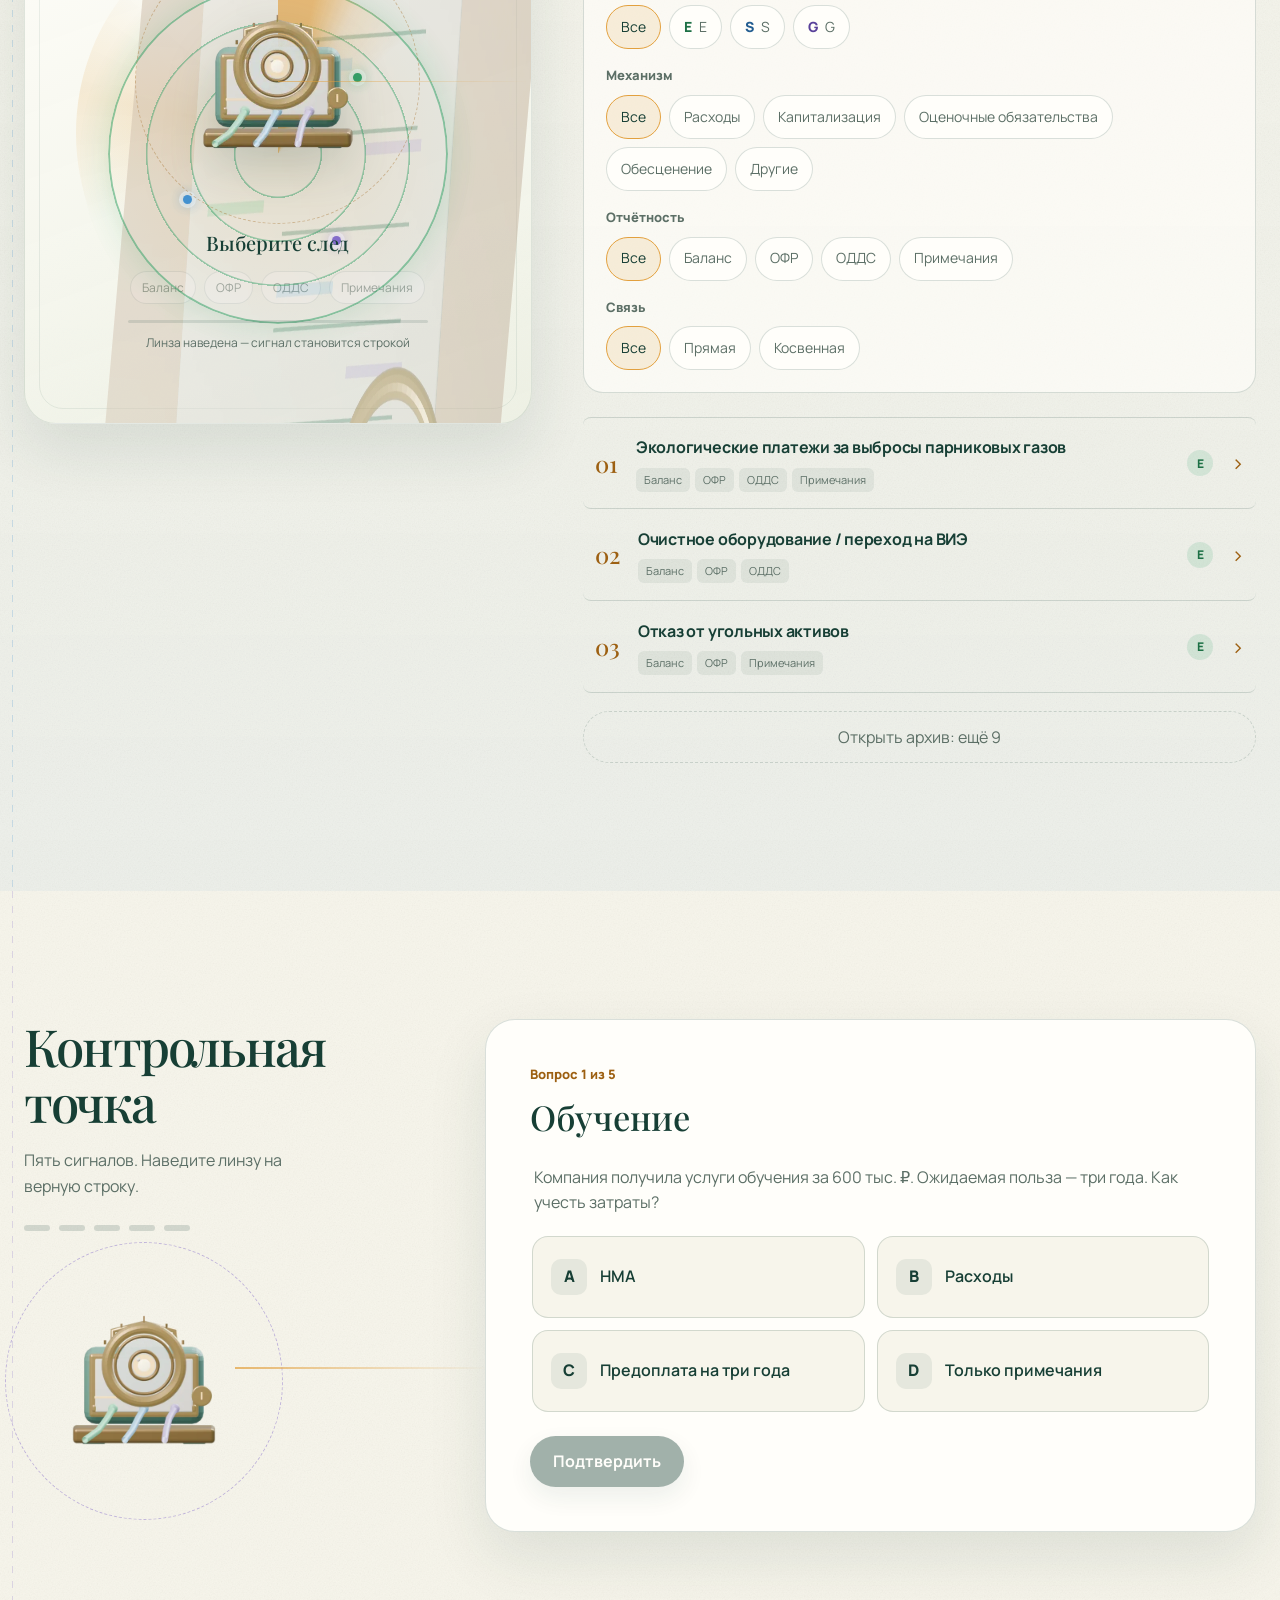
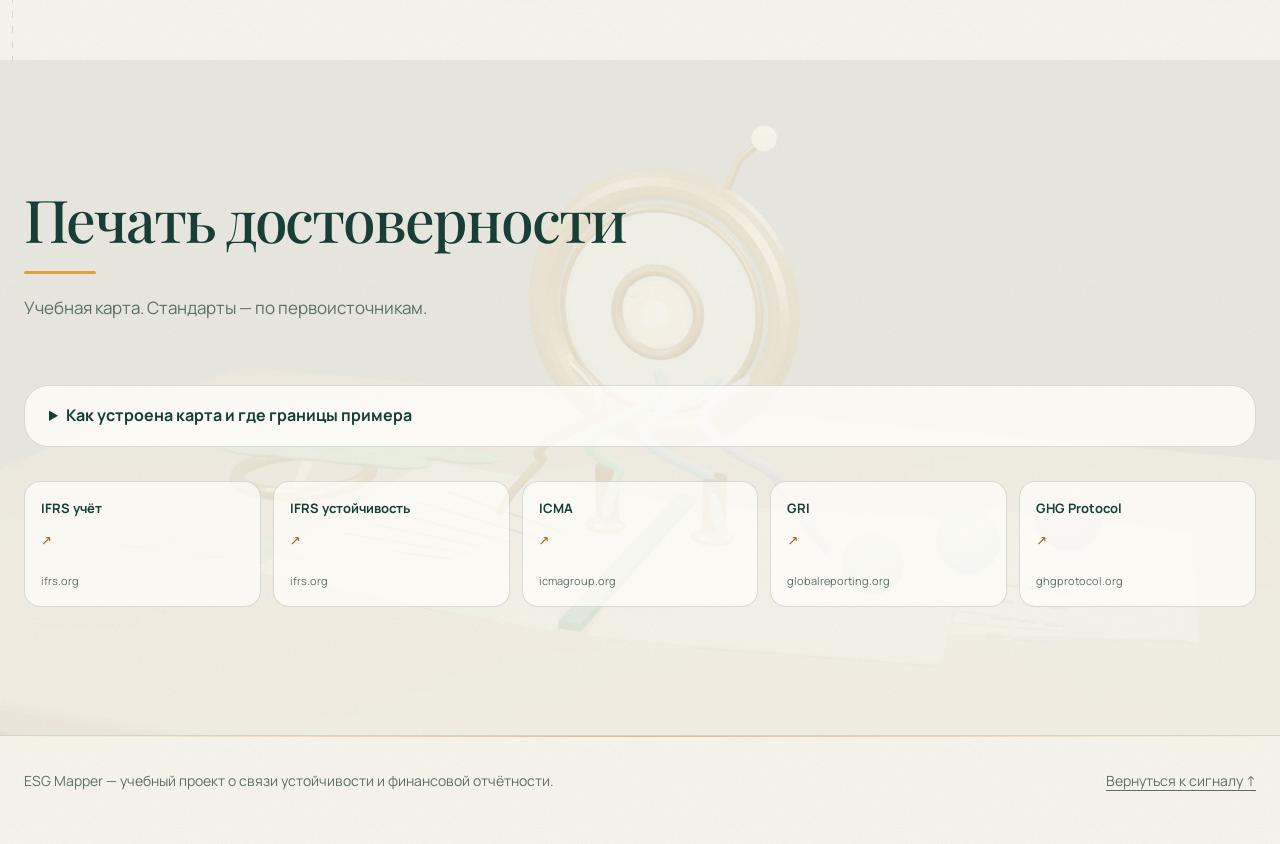
==== commit ca2ba60a: "v6: смысловые образы E/S/G и мостов, яркий радар, живой квиз" ====
--- a/index.html
+++ b/index.html
@@ -150,6 +150,12 @@
             <div class="map-stage__glow" aria-hidden="true"></div>
             <div class="stage-beam" aria-hidden="true"></div>
             <img class="map-stage__paper" src="assets/report-sheet.svg" alt="" width="640" height="720">
+            <div class="stage-radar" aria-hidden="true">
+              <span class="stage-radar__sweep"></span>
+              <span class="stage-radar__blip stage-radar__blip--e"></span>
+              <span class="stage-radar__blip stage-radar__blip--s"></span>
+              <span class="stage-radar__blip stage-radar__blip--g"></span>
+            </div>
             <div class="map-stage__lupa" aria-hidden="true">
               <svg viewBox="0 0 320 320" focusable="false">
                 <circle class="lupa__frame" cx="160" cy="160" r="104"/>
@@ -208,11 +214,14 @@
         <div class="quiz-intro">
           <h2 id="quiz-title">Контрольная точка</h2>
           <p>Пять сигналов. Наведите линзу на верную строку.</p>
-          <svg class="quiz-intro__mark" viewBox="0 0 320 320" aria-hidden="true" focusable="false">
-            <circle cx="160" cy="160" r="96" fill="none" stroke="var(--sun)" stroke-width="2" opacity="0.5"/>
-            <circle cx="160" cy="160" r="48" fill="var(--sun)" opacity="0.18"/>
-            <circle cx="160" cy="160" r="14" fill="var(--sun-ink)"/>
-          </svg>
+          <div class="quiz-beats" aria-hidden="true">
+            <span></span><span></span><span></span><span></span><span></span>
+          </div>
+          <div class="quiz-mascot" aria-hidden="true">
+            <span class="quiz-mascot__halo"></span>
+            <img src="assets/avatar/lupa.webp" alt="" width="240" height="240">
+            <span class="quiz-mascot__beam"></span>
+          </div>
         </div>
         <div class="quiz-card-wrap" id="quiz-root"></div>
       </div>
@@ -226,7 +235,6 @@
             <h2 id="methodology-title">Печать достоверности</h2>
             <p>Учебная карта. Стандарты — по первоисточникам.</p>
           </div>
-          <span class="seal" aria-hidden="true">IFRS · GRI · GHG · ICMA</span>
         </div>
         <details class="disclosure">
           <summary>Как устроена карта и где границы примера</summary>
--- a/styles.css
+++ b/styles.css
@@ -523,6 +523,30 @@
   letter-spacing: -0.03em;
 }
 .source-card p { margin-top: 10px; color: var(--muted); max-width: 28ch; }
+.source-card__visual {
+  display: inline-flex;
+  align-items: center;
+  gap: 7px;
+  margin-top: 12px;
+  padding: 5px 10px;
+  border: 1px solid var(--accent);
+  border-radius: 99px;
+  color: var(--accent);
+  background: rgba(255, 254, 250, 0.82);
+  font-size: 0.75rem;
+  font-weight: 700;
+  transition: transform 220ms ease;
+}
+.source-card:hover .source-card__visual { transform: translateY(-2px); }
+.source-card__visual::before {
+  content: "";
+  width: 6px;
+  height: 6px;
+  border-radius: 50%;
+  background: var(--accent);
+  box-shadow: 0 0 0 4px rgba(255, 254, 250, 0.72);
+  animation: chip-pulse 2.8s ease-in-out infinite;
+}
 .source-card__hint { display: block; margin-top: 22px; color: var(--accent); font-size: 0.875rem; font-weight: 800; }
 .source-card { display: flex; flex-direction: column; align-items: flex-start; }
 .source-card::before {
@@ -578,36 +602,119 @@
 
 .bridge-grid { display: grid; grid-template-columns: repeat(4, minmax(0, 1fr)); gap: clamp(18px, 2.2vw, 30px); }
 .bridge {
+  --bridge-accent: var(--sun);
   position: relative;
   display: flex;
   flex-direction: column;
   padding: 20px 0 0;
-  border-top: 2px solid var(--line);
+  border-top: 3px solid var(--bridge-accent);
   transition: border-color 200ms ease;
 }
-.bridge:hover { border-color: var(--sun); }
+.bridge--expense { --bridge-accent: #c8871f; }
+.bridge--capitalization { --bridge-accent: var(--e); }
+.bridge--provision { --bridge-accent: var(--s); }
+.bridge--impairment { --bridge-accent: var(--g); }
+.bridge:hover { border-color: var(--bridge-accent); }
 .bridge__media {
   position: relative;
   height: 200px;
   border-radius: 50% 50% 12px 12px / 30% 30% 12px 12px;
   overflow: hidden;
   background: var(--paper-2);
+  box-shadow: inset 0 0 0 3px var(--bridge-accent);
+}
+.bridge__media::after {
+  content: "";
+  position: absolute;
+  inset: 0;
+  pointer-events: none;
+  background: linear-gradient(180deg, rgba(255, 254, 250, 0.06), transparent 46%, rgba(23, 63, 53, 0.2));
+  border-radius: inherit;
 }
 .bridge__media img { width: 100%; height: 100%; object-fit: cover; }
 .bridge__index {
   position: absolute;
-  top: 10px;
-  left: 16px;
-  z-index: 1;
-  font: 500 1.4rem/1 "Playfair", Georgia, serif;
+  top: 18px;
+  left: 50%;
+  z-index: 2;
+  display: inline-grid;
+  place-items: center;
+  min-width: 42px;
+  height: 34px;
+  padding: 0 9px;
+  transform: translateX(-50%);
+  border: 1px solid var(--bridge-accent);
+  border-radius: 99px;
+  background: rgba(255, 254, 250, 0.92);
   color: var(--sun-ink);
-}
+  font: 500 1.05rem/1 "Playfair", Georgia, serif;
+}
+.bridge__tag {
+  position: absolute;
+  left: 14px;
+  bottom: 18px;
+  z-index: 2;
+  max-width: calc(100% - 28px);
+  padding: 5px 10px;
+  border-left: 3px solid var(--bridge-accent);
+  border-radius: 2px 10px 10px 2px;
+  background: rgba(255, 254, 250, 0.9);
+  color: var(--ink);
+  font-size: 0.72rem;
+  font-weight: 800;
+}
+.has-motion .act--bridges.is-inview .bridge__tag { animation: tag-in 460ms ease both; }
+.has-motion .act--bridges.is-inview .bridge:nth-child(2) .bridge__tag { animation-delay: 90ms; }
+.has-motion .act--bridges.is-inview .bridge:nth-child(3) .bridge__tag { animation-delay: 180ms; }
+.has-motion .act--bridges.is-inview .bridge:nth-child(4) .bridge__tag { animation-delay: 270ms; }
 .bridge h3 { margin-top: 22px; font: 500 1.35rem/1.2 "Playfair", Georgia, serif; letter-spacing: -0.02em; }
 .bridge__short { margin-top: 10px; color: var(--muted); font-size: 0.9375rem; }
 .bridge .btn { margin-top: auto; align-self: flex-start; }
 .bridge__more { margin-top: 14px; color: var(--muted); font-size: 0.8125rem; }
-.bridge__more summary { cursor: pointer; min-height: 32px; }
-.bridge__more p { margin-top: 8px; line-height: 1.5; }
+.bridge__more summary {
+  display: flex;
+  align-items: center;
+  gap: 8px;
+  min-height: 34px;
+  padding: 6px 10px;
+  border: 1px solid var(--line);
+  border-radius: 12px;
+  background: rgba(255, 254, 250, 0.62);
+  list-style: none;
+  cursor: pointer;
+  transition: border-color 200ms ease, background 200ms ease;
+}
+.bridge__more summary::-webkit-details-marker { display: none; }
+.bridge__more summary:hover,
+.bridge__more[open] summary { border-color: var(--bridge-accent); background: rgba(255, 254, 250, 0.95); }
+.bridge__more-label { font-weight: 800; color: var(--ink); }
+.bridge__more-standard {
+  margin-left: auto;
+  padding: 2px 7px;
+  border-radius: 99px;
+  background: var(--bridge-accent);
+  color: #fffaf0;
+  font-size: 0.68rem;
+  font-weight: 800;
+}
+.bridge__more-arrow {
+  width: 8px;
+  height: 8px;
+  border-right: 2px solid var(--bridge-accent);
+  border-bottom: 2px solid var(--bridge-accent);
+  transform: rotate(45deg) translateY(-2px);
+  transition: transform 220ms ease;
+}
+.bridge__more[open] .bridge__more-arrow { transform: rotate(225deg) translateY(-2px); }
+.bridge__more-body {
+  margin-top: 8px;
+  padding: 12px 14px;
+  border-left: 3px solid var(--bridge-accent);
+  border-radius: 0 12px 12px 0;
+  background: rgba(255, 254, 250, 0.72);
+  animation: rule-open 260ms ease both;
+}
+.bridge__more p { margin: 0; line-height: 1.55; }
 .bridge-note { max-width: 36ch; color: var(--muted); font-size: 0.875rem; }
 .loading-note { color: var(--muted); }
 .bridge-kicker {
@@ -638,10 +745,11 @@
   position: absolute;
   left: 16px;
   right: 16px;
-  bottom: 14px;
+  bottom: 8px;
   height: 2px;
   border-radius: 99px;
-  background: linear-gradient(90deg, rgba(226, 160, 62, 0.15), rgba(226, 160, 62, 0.75));
+  background: var(--bridge-accent);
+  opacity: 0.55;
   pointer-events: none;
 }
 .bridge__flow i {
@@ -651,8 +759,8 @@
   width: 8px;
   height: 8px;
   border-radius: 50%;
-  background: var(--sun);
-  box-shadow: 0 0 12px rgba(226, 160, 62, 0.85);
+  background: var(--bridge-accent);
+  box-shadow: 0 0 12px var(--bridge-accent);
   animation: flow-dot 3.4s ease-in-out infinite;
 }
 .bridge:nth-child(2) .bridge__flow i { animation-delay: 0.5s; }
@@ -749,6 +857,41 @@
   animation: reticle-turn 7s linear infinite;
 }
 .has-motion .act--catalog.is-inview .stage-beam { opacity: 0.72; }
+.stage-radar {
+  position: absolute;
+  z-index: 0;
+  width: min(78%, 340px);
+  aspect-ratio: 1;
+  border-radius: 50%;
+  pointer-events: none;
+  background:
+    repeating-radial-gradient(circle at center, transparent 0 42px, rgba(46, 158, 99, 0.46) 43px 44px),
+    linear-gradient(90deg, transparent calc(50% - 0.5px), rgba(46, 158, 99, 0.36) 50%, transparent calc(50% + 0.5px)),
+    linear-gradient(0deg, transparent calc(50% - 0.5px), rgba(46, 158, 99, 0.36) 50%, transparent calc(50% + 0.5px));
+  box-shadow: inset 0 0 0 2px rgba(46, 158, 99, 0.55), 0 0 34px rgba(46, 158, 99, 0.2);
+  opacity: 0.32;
+  transition: opacity 400ms ease;
+}
+.has-motion .act--catalog.is-inview .stage-radar { opacity: 0.96; }
+.stage-radar__sweep {
+  position: absolute;
+  inset: 0;
+  border-radius: 50%;
+  background: conic-gradient(from 0deg, rgba(226, 160, 62, 0.68) 0deg 13deg, rgba(226, 160, 62, 0.18) 28deg, transparent 48deg 360deg);
+  animation: radar-sweep 3.6s linear infinite;
+}
+.stage-radar__blip {
+  position: absolute;
+  width: 9px;
+  height: 9px;
+  border-radius: 50%;
+  background: currentColor;
+  box-shadow: 0 0 14px currentColor, 0 0 0 4px rgba(255, 254, 250, 0.6);
+  animation: radar-blip 3.6s ease-out infinite;
+}
+.stage-radar__blip--e { top: 26%; left: 72%; color: var(--e); animation-delay: 0.2s; }
+.stage-radar__blip--s { top: 62%; left: 22%; color: var(--s); animation-delay: 1.4s; }
+.stage-radar__blip--g { top: 74%; left: 66%; color: var(--g); animation-delay: 2.5s; }
 .stage-reportline {
   position: relative;
   z-index: 2;
@@ -940,7 +1083,46 @@
 .quiz-intro { position: sticky; top: 104px; }
 .quiz-intro h2 { font: 500 clamp(2.2rem, 4vw, 3.2rem)/1.08 "Playfair", Georgia, serif; letter-spacing: -0.035em; }
 .quiz-intro p { margin-top: 18px; color: var(--muted); max-width: 30ch; }
-.quiz-intro__mark { margin-top: 36px; width: min(70%, 240px); opacity: 0.9; }
+.quiz-beats {
+  display: flex;
+  align-items: center;
+  gap: 9px;
+  margin-top: 26px;
+}
+.quiz-beats span {
+  width: 26px;
+  height: 6px;
+  border-radius: 99px;
+  background: rgba(23, 63, 53, 0.16);
+  transition: background 260ms ease, transform 260ms ease;
+}
+.quiz-beats span.is-active { background: var(--sun); transform: scaleY(1.5); }
+.quiz-beats span.is-done { background: var(--e); }
+.quiz-mascot {
+  position: relative;
+  width: min(72%, 240px);
+  margin-top: 30px;
+  animation: mascot-float 5.2s ease-in-out infinite;
+}
+.quiz-mascot img { position: relative; z-index: 1; display: block; width: 100%; }
+.quiz-mascot__halo {
+  position: absolute;
+  inset: -8%;
+  border: 1px dashed rgba(128, 103, 201, 0.45);
+  border-radius: 50%;
+  animation: reticle-turn 18s linear infinite;
+}
+.quiz-mascot__beam {
+  position: absolute;
+  z-index: 2;
+  left: 88%;
+  top: 44%;
+  width: 120%;
+  height: 2px;
+  transform-origin: left center;
+  background: linear-gradient(90deg, rgba(226, 160, 62, 0.72), transparent 88%);
+  animation: eye-beam 4.4s ease-in-out infinite;
+}
 .quiz-card-wrap { min-height: 480px; }
 .quiz-card, .quiz-result {
   padding: clamp(26px, 4vw, 44px);
@@ -1004,7 +1186,10 @@
 .mistake-refs { color: var(--muted) !important; }
 .result-actions { margin-top: 26px; }
 .quiz-card { animation: card-in 460ms cubic-bezier(0.2, 0.8, 0.2, 1) both; }
-.quiz-intro__mark { animation: lens-breathe 5.5s ease-in-out infinite; }
+.quiz-mascot.is-correct .quiz-mascot__beam { background: linear-gradient(90deg, rgba(46, 158, 99, 0.85), transparent 88%); }
+.quiz-mascot.is-correct .quiz-mascot__halo { border-color: rgba(46, 158, 99, 0.55); }
+.quiz-mascot.is-wrong .quiz-mascot__beam { background: linear-gradient(90deg, rgba(180, 76, 76, 0.8), transparent 88%); }
+.quiz-mascot.is-wrong .quiz-mascot__halo { border-color: rgba(180, 76, 76, 0.5); }
 .choice input:checked + label { animation: choice-pulse 420ms ease; }
 .choice.is-correct label { animation: correct-bloom 620ms ease; }
 .choice.is-wrong label { animation: wrong-nudge 420ms ease; }
@@ -1013,15 +1198,6 @@
 
 /* ---------- Достоверность и подвал ---------- */
 
-.seal {
-  padding: 11px 18px;
-  border: 1px solid var(--line);
-  border-radius: 999px;
-  background: var(--paper-2);
-  color: var(--muted);
-  font-size: 0.75rem;
-  white-space: nowrap;
-}
 .disclosure { margin: 34px 0; border: 1px solid var(--line); border-radius: 24px; background: rgba(255, 254, 250, 0.76); }
 .disclosure summary { min-height: 58px; padding: 17px 24px; cursor: pointer; font-weight: 700; }
 .disclosure > div, .glossary { padding: 0 24px 22px; }
@@ -1050,10 +1226,6 @@
 .footer { padding: 34px 0 52px; border-top: 1px solid var(--line); }
 .footer__inner { display: flex; justify-content: space-between; gap: 20px; color: var(--muted); font-size: 0.875rem; }
 .footer a { color: var(--muted); }
-.seal {
-  border-style: dashed;
-  animation: seal-turn 30s linear infinite;
-}
 .disclosure { transition: box-shadow 240ms ease; }
 .disclosure[open] { box-shadow: 0 18px 44px rgba(23, 63, 53, 0.08); }
 .source-stamps a { transition: transform 260ms ease, border-color 260ms ease, box-shadow 260ms ease; }
@@ -1161,7 +1333,28 @@
   from { transform: scale(0.6); }
   to { transform: scale(1); }
 }
-@keyframes seal-turn { to { transform: rotate(360deg); } }
+@keyframes chip-pulse {
+  0%, 100% { box-shadow: 0 0 0 4px rgba(255, 254, 250, 0.72); }
+  50% { box-shadow: 0 0 0 7px rgba(255, 254, 250, 0.28); }
+}
+@keyframes tag-in {
+  from { opacity: 0; transform: translateY(7px); }
+  to { opacity: 1; transform: translateY(0); }
+}
+@keyframes radar-sweep { to { transform: rotate(360deg); } }
+@keyframes radar-blip {
+  0%, 100% { transform: scale(0.5); opacity: 0; }
+  14% { transform: scale(1.4); opacity: 1; }
+  46% { transform: scale(1); opacity: 0.75; }
+}
+@keyframes mascot-float {
+  0%, 100% { transform: translateY(0) rotate(-1deg); }
+  50% { transform: translateY(-9px) rotate(1.5deg); }
+}
+@keyframes rule-open {
+  from { opacity: 0; transform: translateY(-6px); }
+  to { opacity: 1; transform: translateY(0); }
+}
 
 /* ---------- Адаптив ---------- */
 
@@ -1177,7 +1370,8 @@
   .source-stamps { grid-template-columns: repeat(3, minmax(0, 1fr)); }
   .quiz-layout { grid-template-columns: 1fr; }
   .quiz-intro { position: relative; top: 0; }
-  .quiz-intro__mark { display: none; }
+  .quiz-mascot { width: min(38%, 150px); margin-top: 14px; }
+  .quiz-beats { margin-top: 14px; }
 }
 
 @media (max-width: 767px) {
@@ -1242,11 +1436,14 @@
   .signal-path__dot { display: none; }
   .btn:hover, .source-card:hover, .case-row:hover, .bridge:hover, .source-stamps a:hover { transform: none; }
   .scroll-progress { transition: none; }
-  .source-card__scan, .source-card__wave i, .source-card:hover .source-card__letter,
+  .source-card__scan, .source-card__wave i, .source-card__visual::before,
+  .source-card:hover .source-card__letter,
   .lupa::before, .lupa::after, .map-stage__lupa::before, .map-stage__lupa::after,
-  .stage-beam, .bridge-grid::before, .bridge__flow i, .quiz-card, .quiz-intro__mark,
+  .stage-beam, .stage-radar__sweep, .stage-radar__blip, .bridge-grid::before,
+  .bridge__flow i, .bridge__tag, .bridge__more-body, .quiz-card, .quiz-mascot,
+  .quiz-mascot__halo, .quiz-mascot__beam,
   .choice input:checked + label, .choice.is-correct label, .choice.is-wrong label,
-  .result-number, .verdict-mark, .seal { animation: none !important; }
+  .result-number, .verdict-mark { animation: none !important; }
   .stage-reportline.is-writing span { animation: none; width: 100%; }
   *, *::before, *::after { animation-duration: 0.01ms !important; animation-iteration-count: 1 !important; transition-duration: 0.01ms !important; }
 }
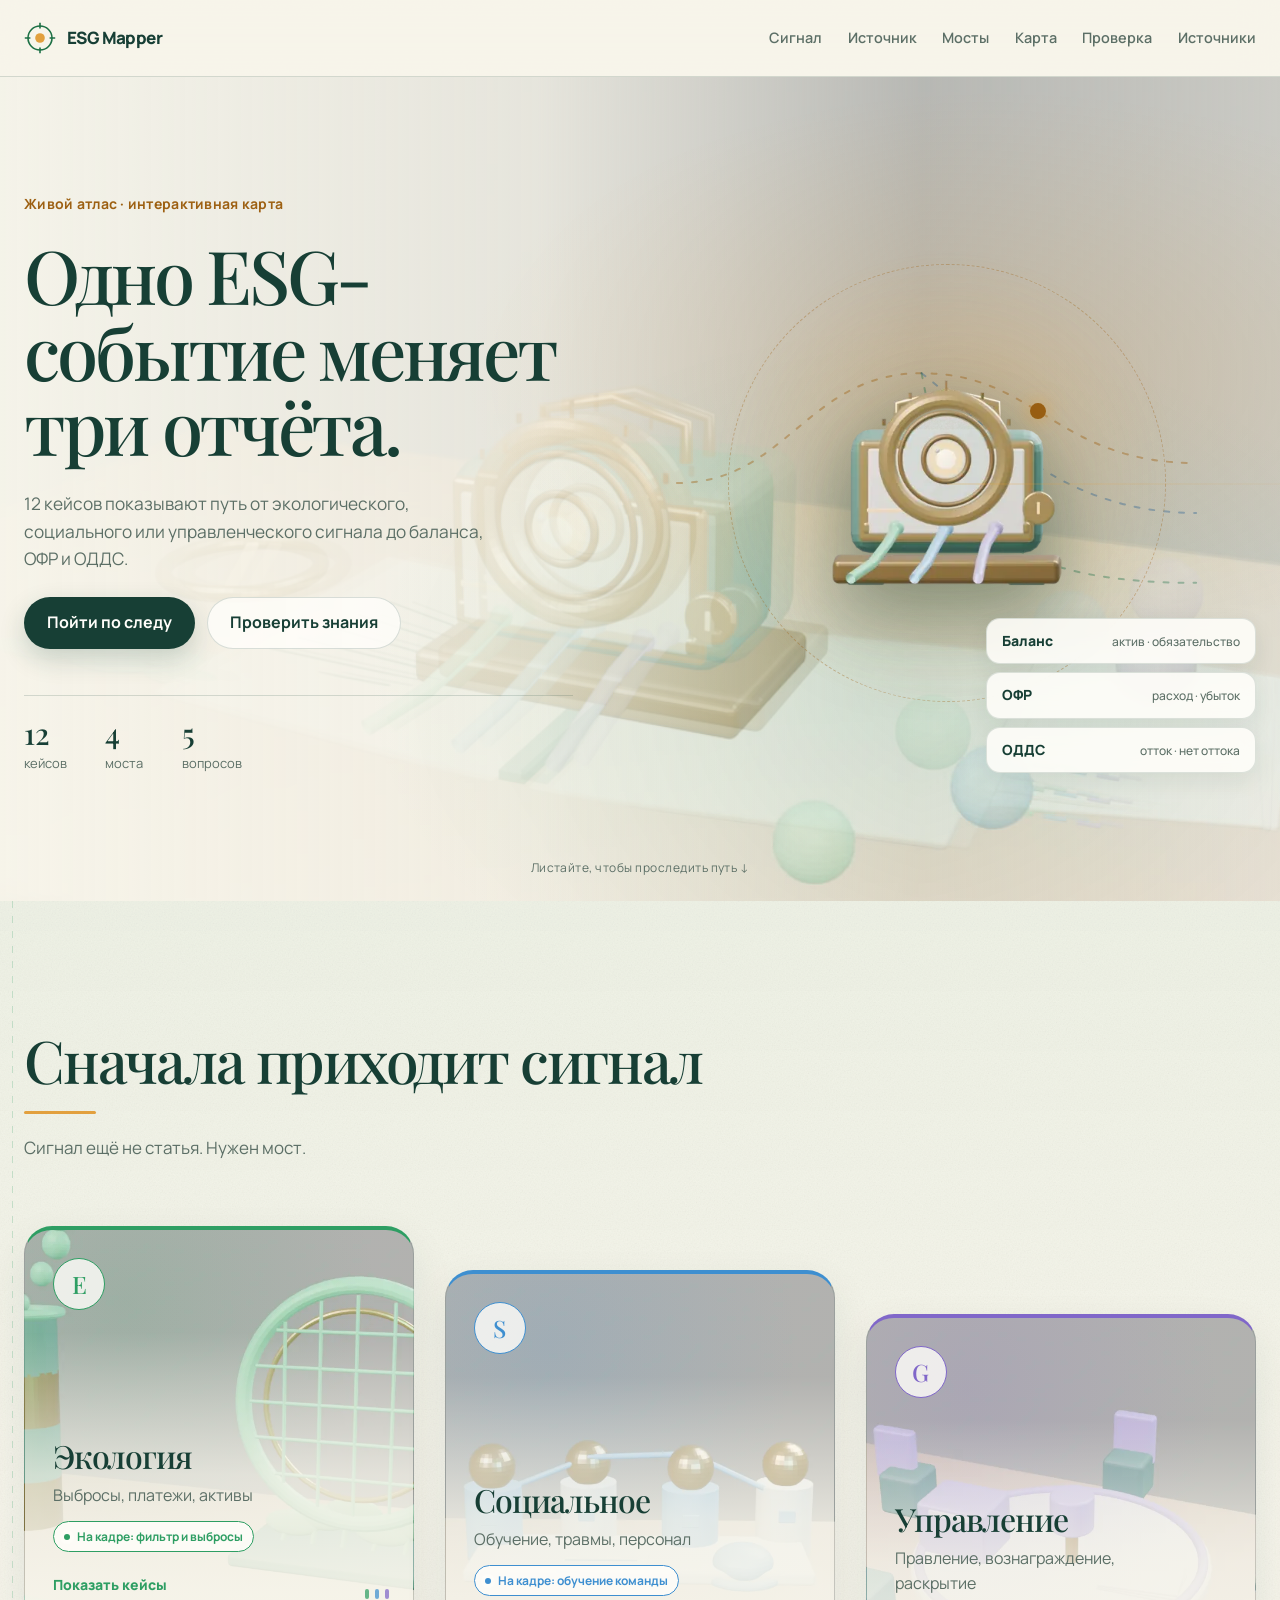
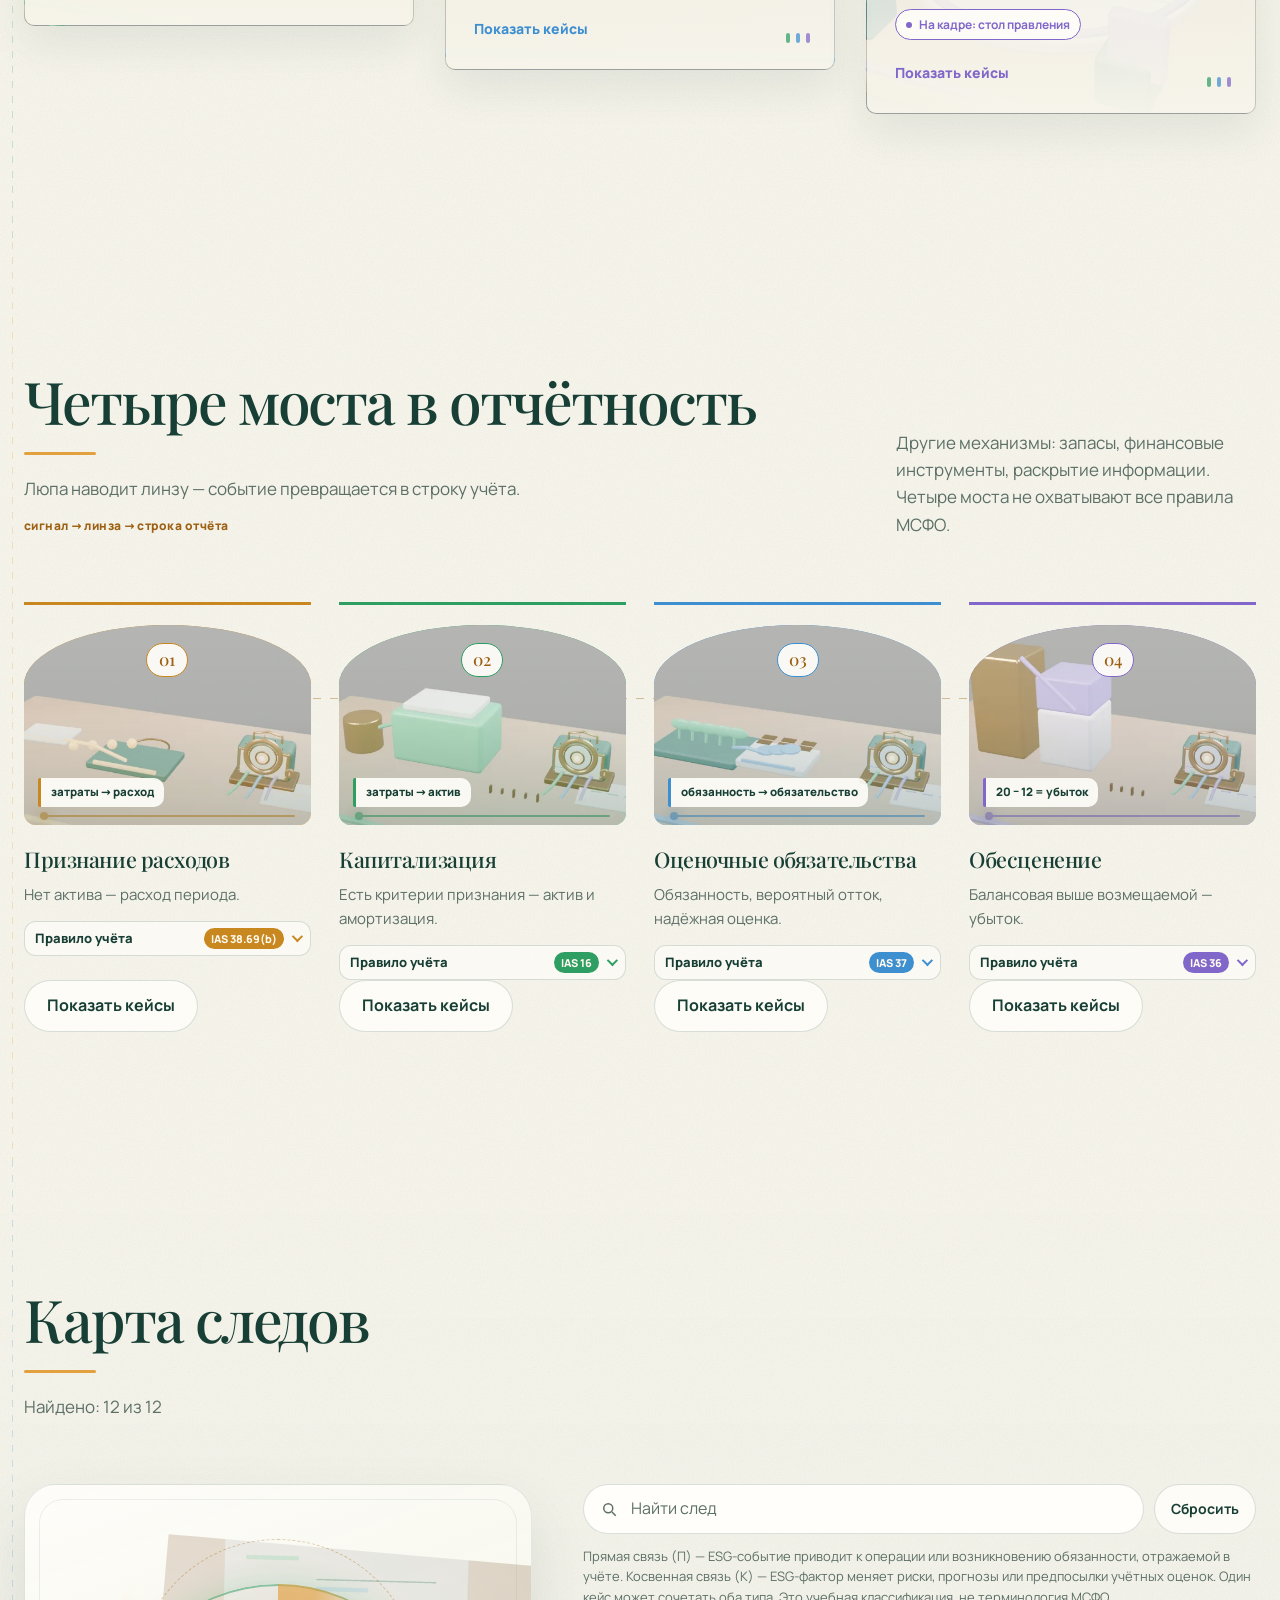
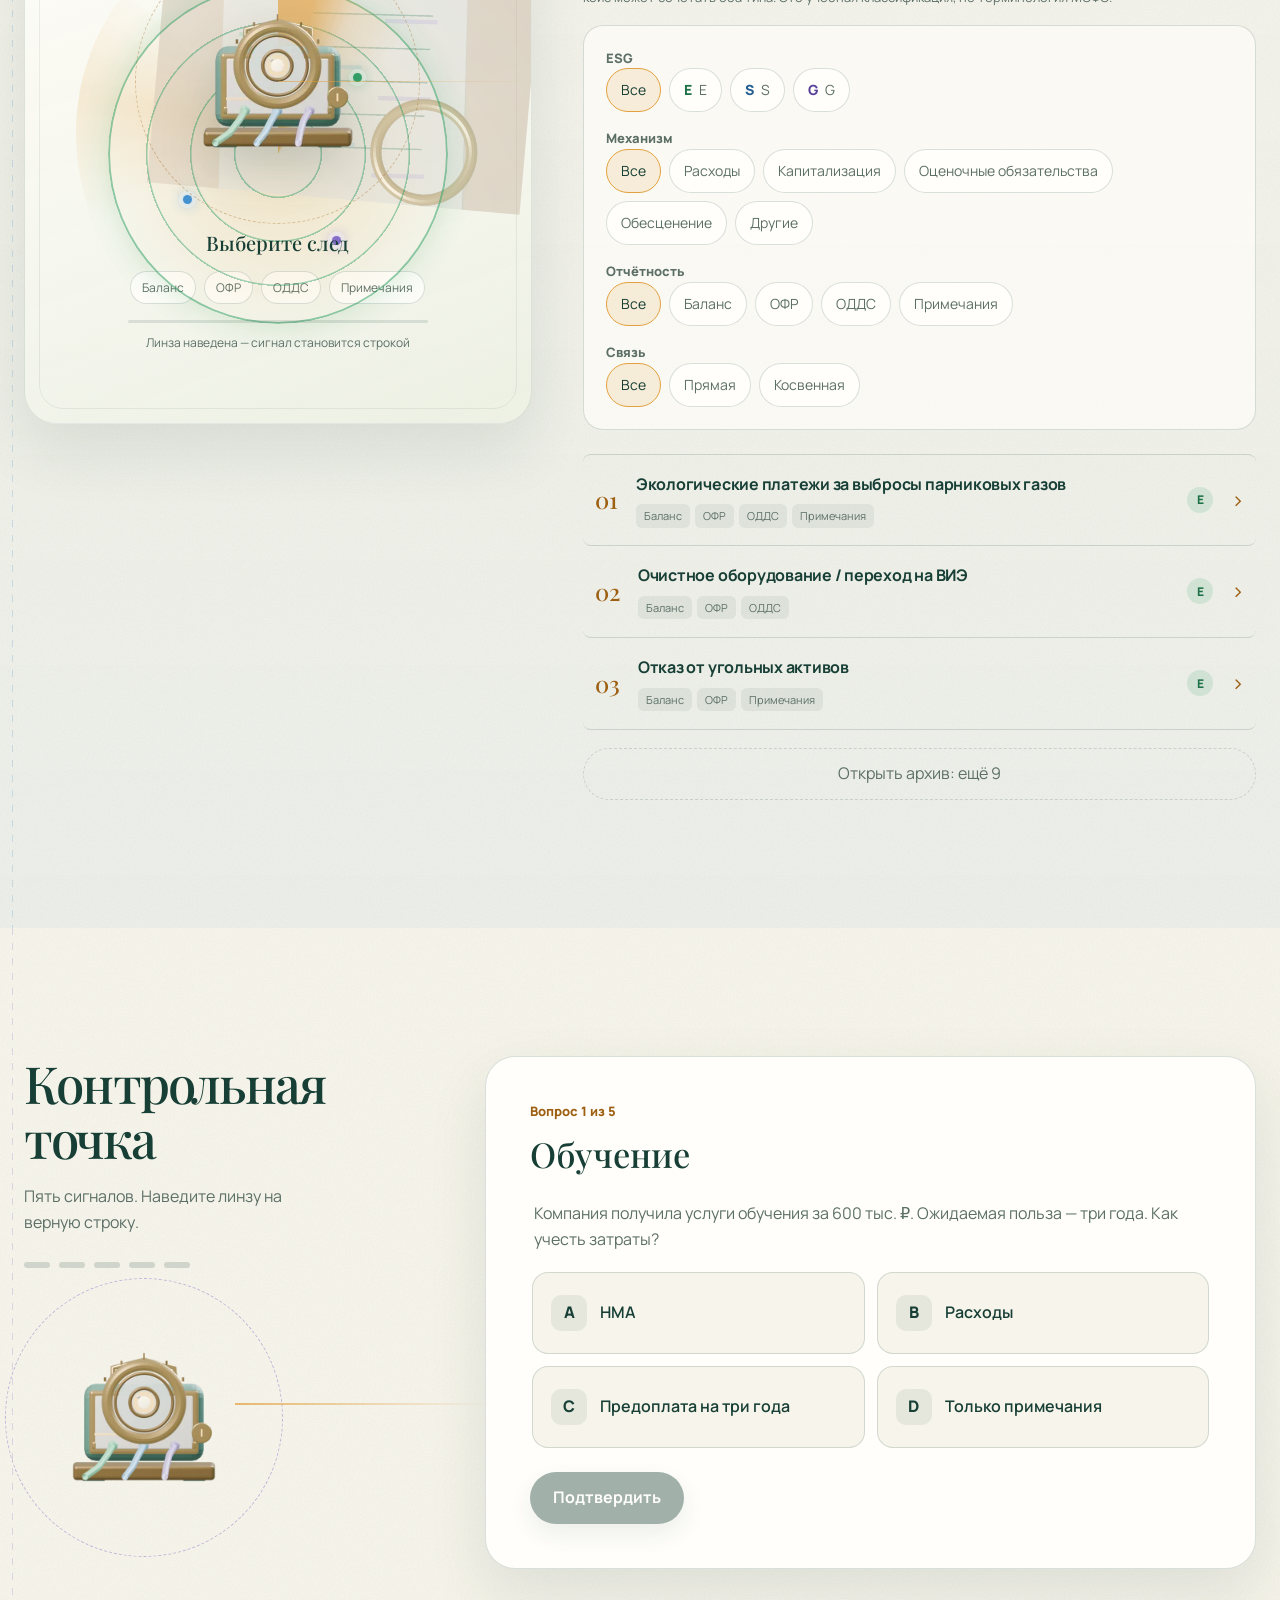
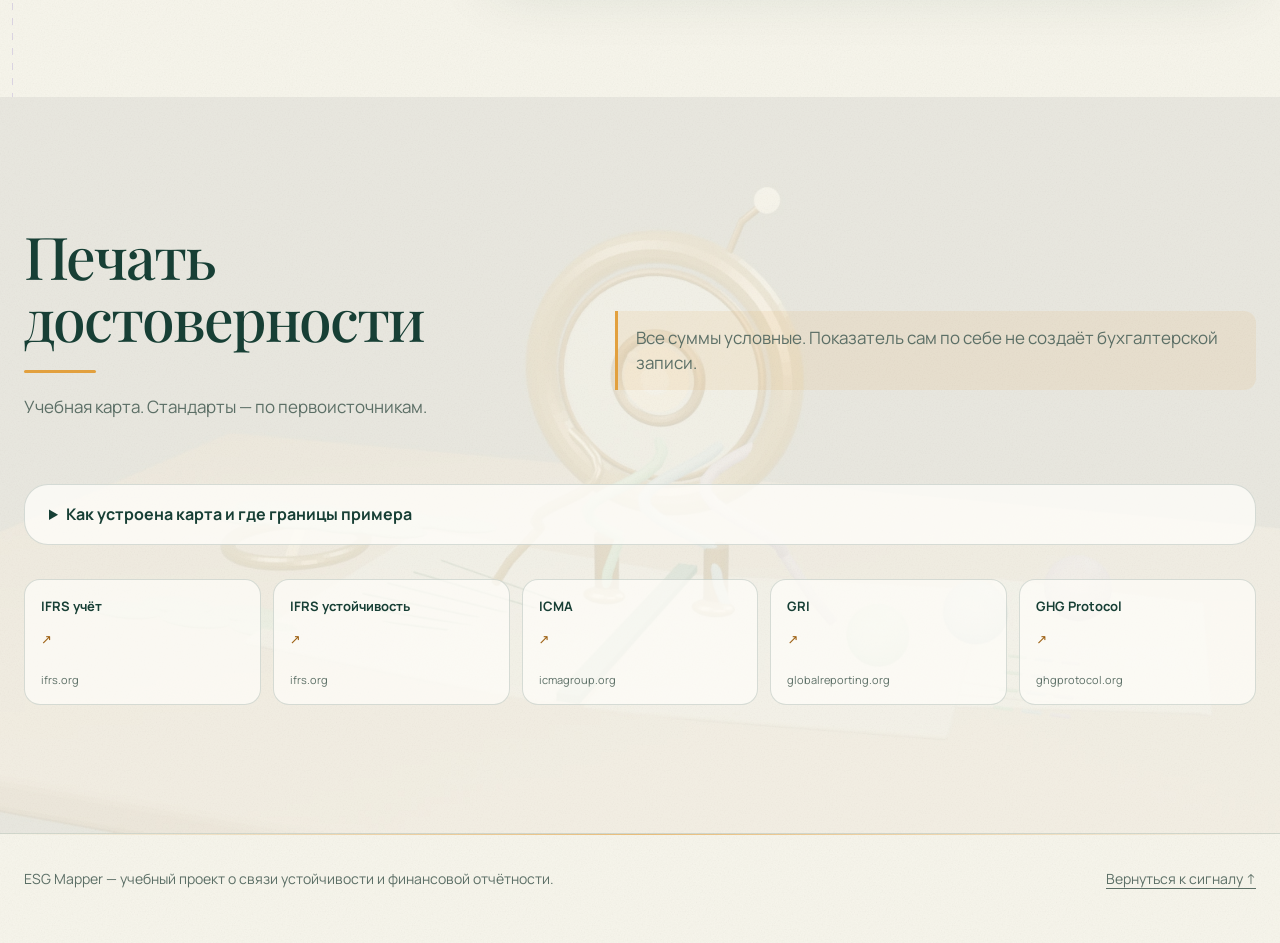
==== commit da1df95b: "v7: починка сценариев и единый источник правды" ====
--- a/index.html
+++ b/index.html
@@ -58,11 +58,14 @@
           <p class="hero__eyebrow">Живой атлас · интерактивная карта</p>
           <h1 id="hero-title">Одно ESG-событие меняет три отчёта.</h1>
           <p class="hero__lede" id="hero-lede">12 кейсов показывают путь от экологического, социального или управленческого сигнала до баланса, ОФР и ОДДС.</p>
-          <a class="btn btn--signal" href="#source">Пойти по следу</a>
+          <div class="hero__actions">
+            <a class="btn btn--signal" href="#source">Пойти по следу</a>
+            <a class="btn btn--ghost" href="#quiz">Проверить знания</a>
+          </div>
           <ul class="hero__stats" id="hero-stats" aria-label="Объём материала">
             <li><b>12</b><span>кейсов</span></li>
             <li><b>4</b><span>моста</span></li>
-            <li><b>5</b><span>проверок</span></li>
+            <li><b>5</b><span>вопросов</span></li>
           </ul>
         </div>
 
@@ -149,7 +152,7 @@
           <aside class="map-stage" aria-label="Сцена с линзой">
             <div class="map-stage__glow" aria-hidden="true"></div>
             <div class="stage-beam" aria-hidden="true"></div>
-            <img class="map-stage__paper" src="assets/report-sheet.svg" alt="" width="640" height="720">
+            <img class="map-stage__paper" src="assets/report-sheet.svg" alt="" width="1400" height="933">
             <div class="stage-radar" aria-hidden="true">
               <span class="stage-radar__sweep"></span>
               <span class="stage-radar__blip stage-radar__blip--e"></span>
@@ -164,7 +167,7 @@
                 <circle class="lupa__glint" cx="145" cy="145" r="9"/>
               </svg>
             </div>
-            <p class="map-stage__title" id="stage-title">Выберите след</p>
+            <p class="map-stage__title" id="stage-title" aria-live="polite">Выберите след</p>
             <div class="map-stage__reports" aria-hidden="true">
               <span data-stage-report="balance">Баланс</span>
               <span data-stage-report="income">ОФР</span>
@@ -185,11 +188,13 @@
               <button class="btn btn--ghost btn--small" id="catalog-reset" type="button">Сбросить</button>
             </div>
 
+            <p class="filter-legend" id="link-legend"></p>
+
             <div class="filters-panel" id="filters-panel">
-              <div class="filter-group" data-filter="category"><p>ESG</p></div>
-              <div class="filter-group" data-filter="mechanism"><p>Механизм</p></div>
-              <div class="filter-group" data-filter="form"><p>Отчётность</p></div>
-              <div class="filter-group" data-filter="link"><p>Связь</p></div>
+              <fieldset class="filter-group" data-filter="category"><legend>ESG</legend></fieldset>
+              <fieldset class="filter-group" data-filter="mechanism"><legend>Механизм</legend></fieldset>
+              <fieldset class="filter-group" data-filter="form"><legend>Отчётность</legend></fieldset>
+              <fieldset class="filter-group" data-filter="link"><legend>Связь</legend></fieldset>
             </div>
 
             <div class="case-list" id="catalog-results"></div>
@@ -219,7 +224,7 @@
           </div>
           <div class="quiz-mascot" aria-hidden="true">
             <span class="quiz-mascot__halo"></span>
-            <img src="assets/avatar/lupa.webp" alt="" width="240" height="240">
+            <img src="assets/avatar/lupa.webp" alt="" width="600" height="600">
             <span class="quiz-mascot__beam"></span>
           </div>
         </div>
@@ -235,6 +240,7 @@
             <h2 id="methodology-title">Печать достоверности</h2>
             <p>Учебная карта. Стандарты — по первоисточникам.</p>
           </div>
+          <p class="method-warning" id="method-warning"></p>
         </div>
         <details class="disclosure">
           <summary>Как устроена карта и где границы примера</summary>
--- a/styles.css
+++ b/styles.css
@@ -57,6 +57,7 @@
 body {
   margin: 0;
   min-width: 320px;
+  overflow-x: clip;
   background-color: var(--paper);
   background-image: url("assets/paper-grain.svg");
   background-size: 180px 180px;
@@ -317,10 +318,11 @@
 }
 .hero__lede {
   max-width: 44ch;
-  margin: 26px 0 34px;
+  margin: 26px 0 24px;
   color: var(--muted);
   font-size: clamp(1rem, 1.35vw, 1.125rem);
 }
+.hero__actions { display: flex; flex-wrap: wrap; gap: 12px; }
 .hero__stats {
   display: flex;
   gap: clamp(18px, 3vw, 42px);
@@ -808,8 +810,9 @@
 }
 .map-stage__paper {
   position: absolute;
-  width: 78%;
-  right: 4%;
+  width: 74%;
+  height: auto;
+  right: 0;
   top: 12%;
   opacity: 0.42;
   transform: rotate(7deg);
@@ -934,6 +937,7 @@
 .search svg { width: 18px; height: 18px; color: var(--muted); flex: none; }
 .search input { width: 100%; border: 0; background: none; color: var(--ink); outline: none; }
 .search input::placeholder { color: var(--muted); }
+.search:focus-within { outline: 2px solid var(--sun-ink); outline-offset: 3px; }
 .badge {
   display: inline-grid;
   place-items: center;
@@ -945,6 +949,13 @@
   color: var(--ink);
   font-size: 0.75rem;
 }
+.filter-legend {
+  margin: -6px 0 18px;
+  color: var(--muted);
+  font-size: 0.8125rem;
+  line-height: 1.55;
+}
+#filters-toggle { display: none; }
 .filters-panel {
   display: grid;
   gap: 16px;
@@ -954,8 +965,8 @@
   border-radius: 20px;
   background: rgba(255, 254, 250, 0.68);
 }
-.filter-group { display: grid; gap: 9px; }
-.filter-group > p { color: var(--muted); font-size: 0.8125rem; font-weight: 800; }
+.filter-group { display: grid; gap: 9px; min-width: 0; margin: 0; padding: 0; border: 0; }
+.filter-group legend { padding: 0; color: var(--muted); font-size: 0.8125rem; font-weight: 800; }
 .filter-chips { display: flex; flex-wrap: wrap; gap: 8px; }
 .chip { position: relative; }
 .chip input { position: absolute; opacity: 0; width: 1px; height: 1px; }
@@ -1104,7 +1115,7 @@
   margin-top: 30px;
   animation: mascot-float 5.2s ease-in-out infinite;
 }
-.quiz-mascot img { position: relative; z-index: 1; display: block; width: 100%; }
+.quiz-mascot img { position: relative; z-index: 1; display: block; width: 100%; height: auto; }
 .quiz-mascot__halo {
   position: absolute;
   inset: -8%;
@@ -1167,7 +1178,7 @@
 }
 .choice.is-correct label { border-color: var(--e); background: rgba(46, 158, 99, 0.12); }
 .choice.is-wrong label { border-color: #b44c4c; background: rgba(180, 76, 76, 0.1); }
-.choice-mark { margin-left: auto; font-size: 0.75rem; color: var(--muted); }
+.choice-mark { margin-left: auto; font-size: 0.75rem; color: var(--sun-ink); }
 .quiz-actions { margin-top: 24px; }
 .quiz-actions .btn:disabled { opacity: 0.4; cursor: not-allowed; transform: none; }
 .feedback { margin-top: 26px; padding-top: 22px; border-top: 1px solid var(--line); }
@@ -1198,6 +1209,17 @@
 
 /* ---------- Достоверность и подвал ---------- */
 
+.method-warning {
+  max-width: 760px;
+  margin: -18px 0 30px;
+  padding: 14px 18px;
+  border-left: 3px solid var(--sun);
+  border-radius: 0 12px 12px 0;
+  background: rgba(226, 160, 62, 0.1);
+  color: var(--sun-ink);
+  font-size: 0.9375rem;
+  line-height: 1.5;
+}
 .disclosure { margin: 34px 0; border: 1px solid var(--line); border-radius: 24px; background: rgba(255, 254, 250, 0.76); }
 .disclosure summary { min-height: 58px; padding: 17px 24px; cursor: pointer; font-weight: 700; }
 .disclosure > div, .glossary { padding: 0 24px 22px; }
@@ -1275,9 +1297,14 @@
 .avatar-lupa .lupa__photo {
   display: block;
   width: 100%;
+  transform: translate(var(--pupil-x, 0px), var(--pupil-y, 0px));
+  transition: transform 220ms ease;
   filter: drop-shadow(0 26px 34px rgba(23, 63, 53, 0.24));
 }
-.avatar-lupa .map-stage__lupa .lupa__photo { filter: drop-shadow(0 18px 24px rgba(23, 63, 53, 0.2)); }
+.avatar-lupa .map-stage__lupa .lupa__photo {
+  transform: translate(var(--map-x, 0px), var(--map-y, 0px));
+  filter: drop-shadow(0 18px 24px rgba(23, 63, 53, 0.2));
+}
 
 /* ---------- Движение v5 ---------- */
 
@@ -1414,6 +1441,7 @@
   .source-card { min-height: 300px; }
   .bridge-grid { grid-template-columns: 1fr; gap: 36px; }
   .bridge__media { height: 180px; }
+  #filters-toggle { display: inline-flex; }
   .filters-panel { display: none; }
   .filters-panel.is-open { display: grid; }
   .map-tools { flex-wrap: wrap; }
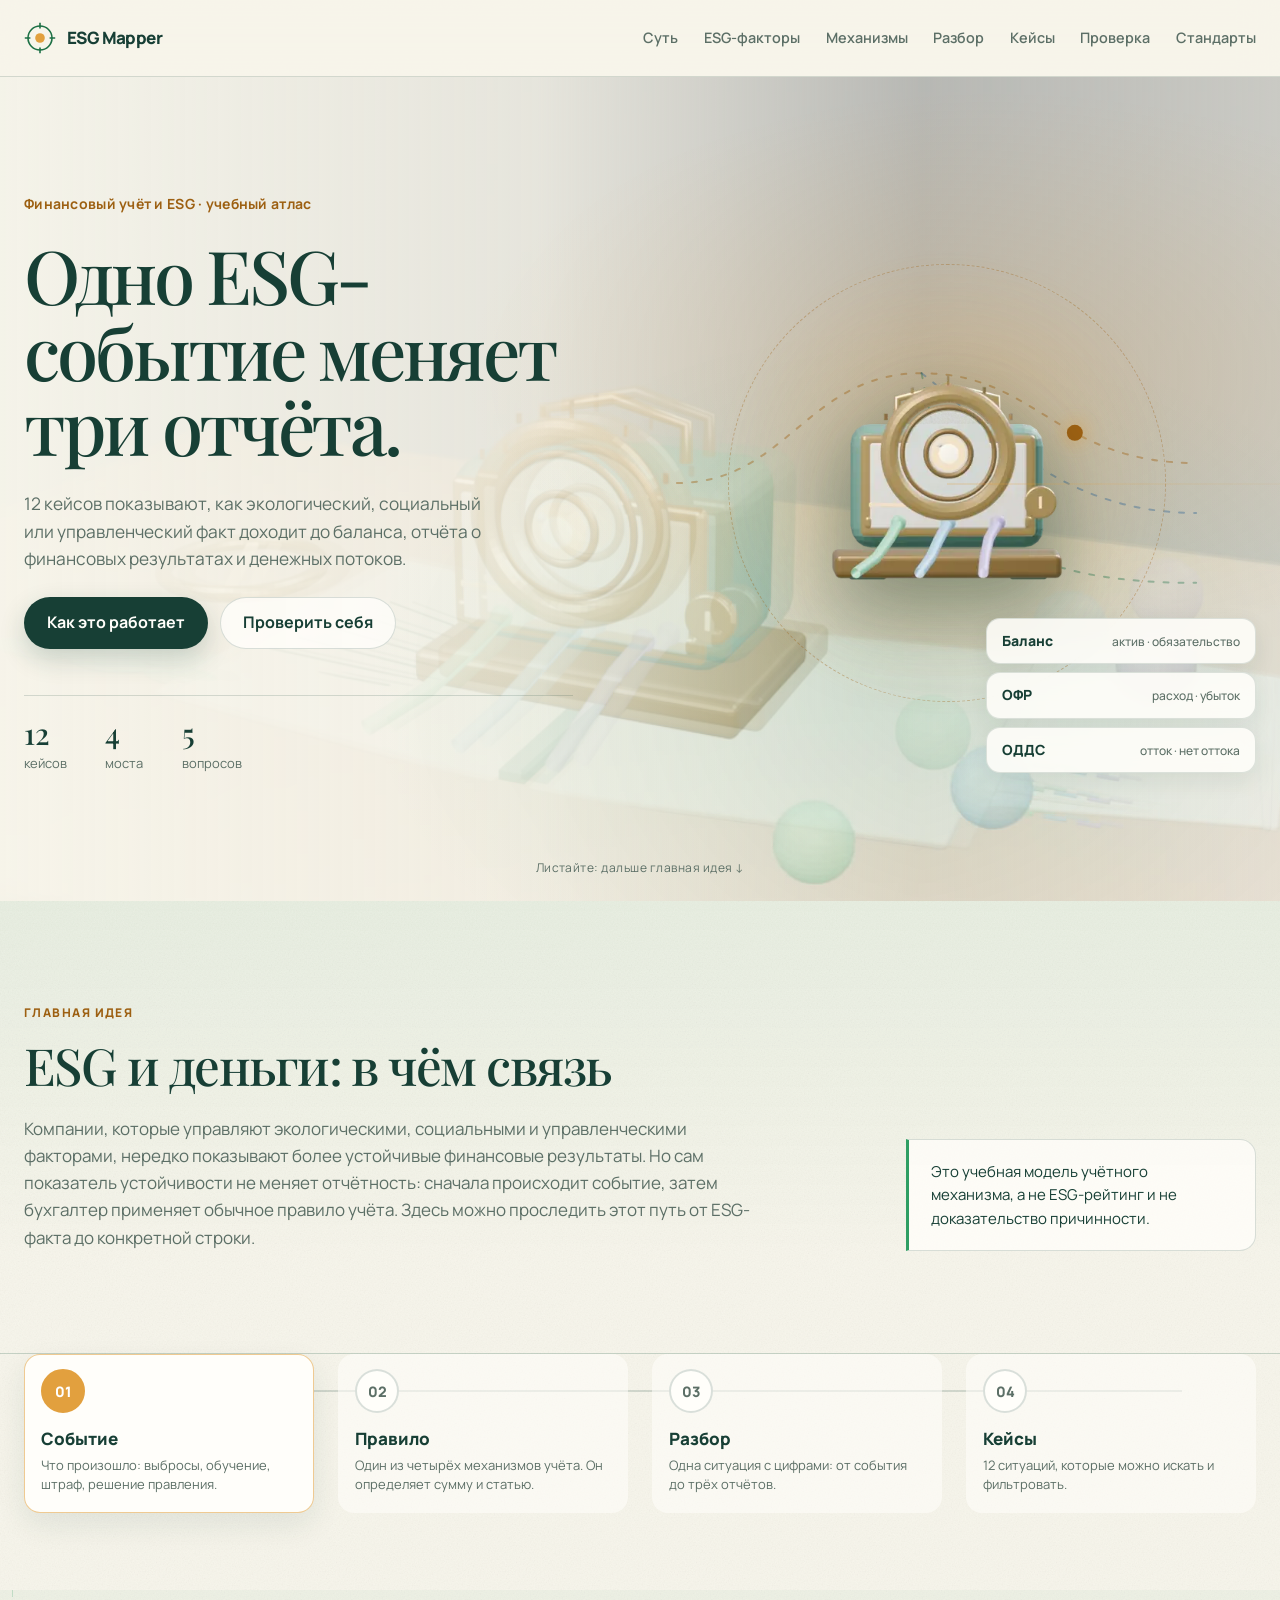
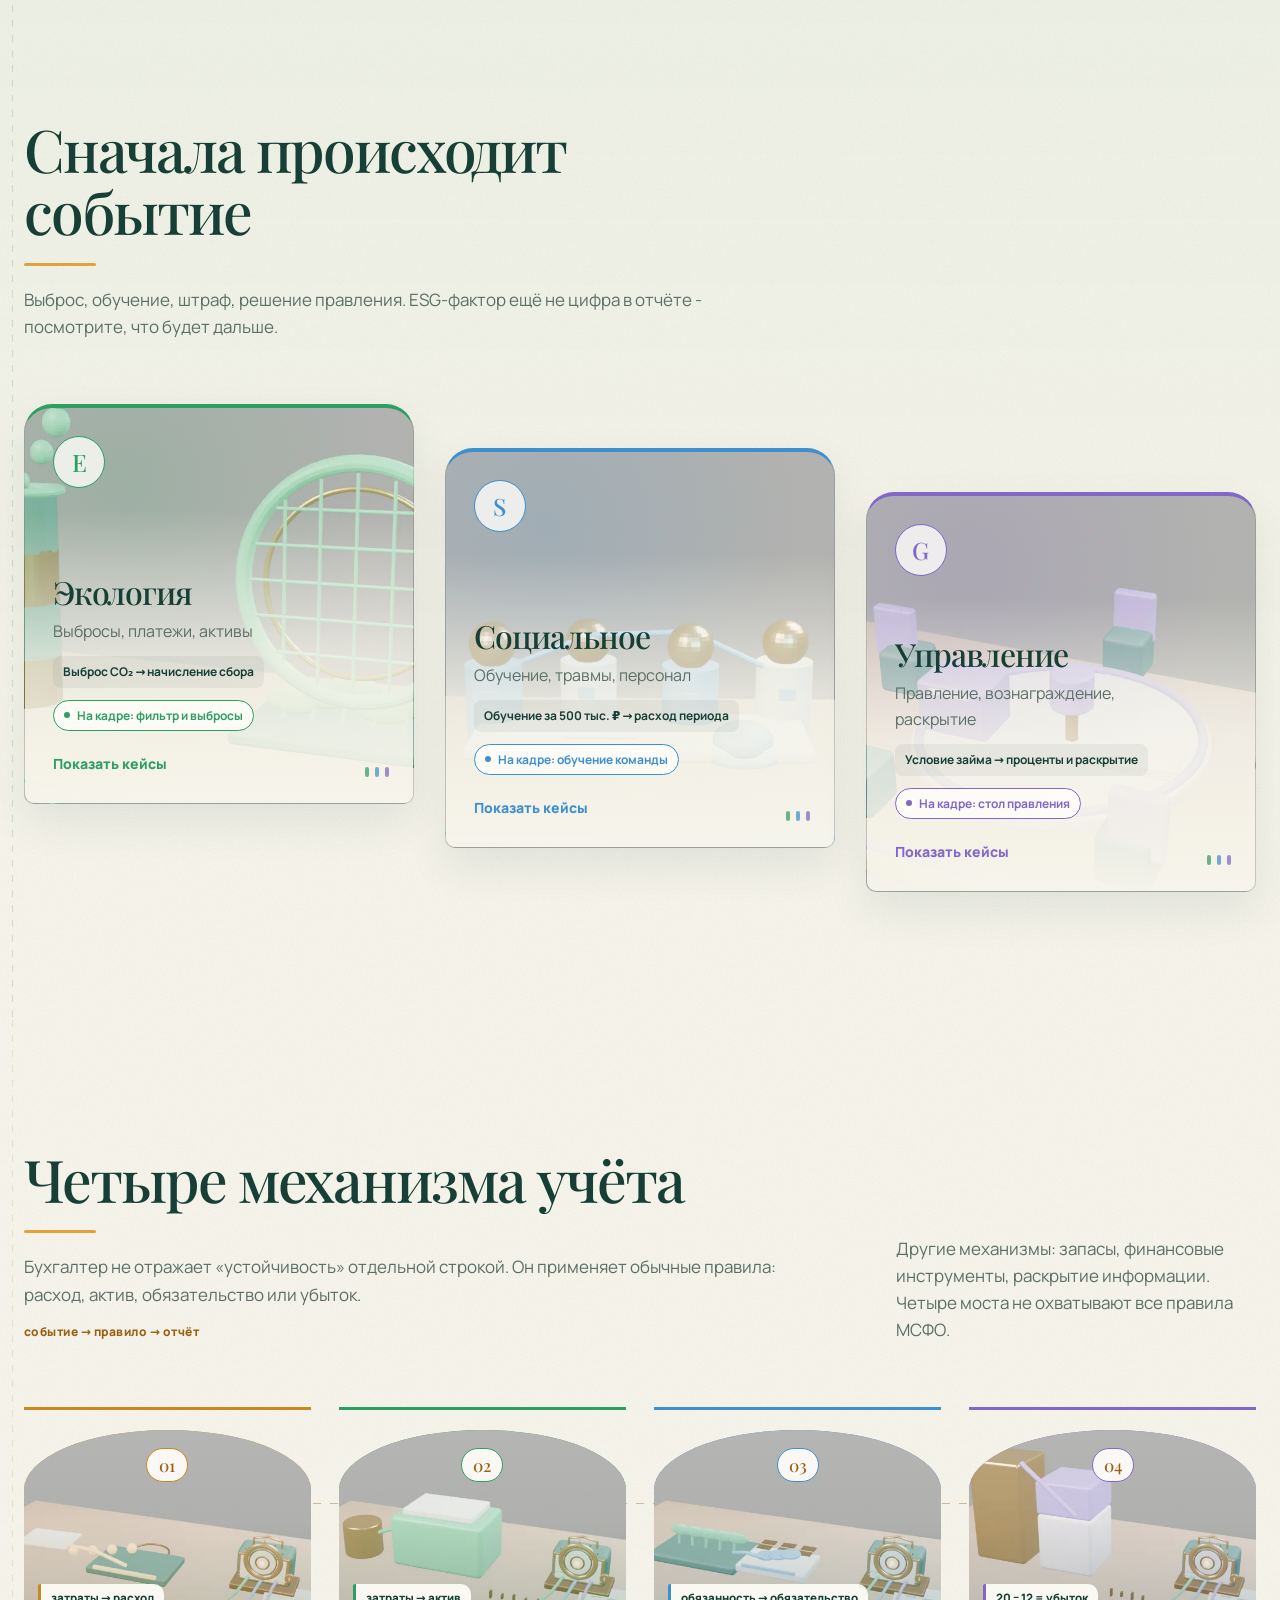
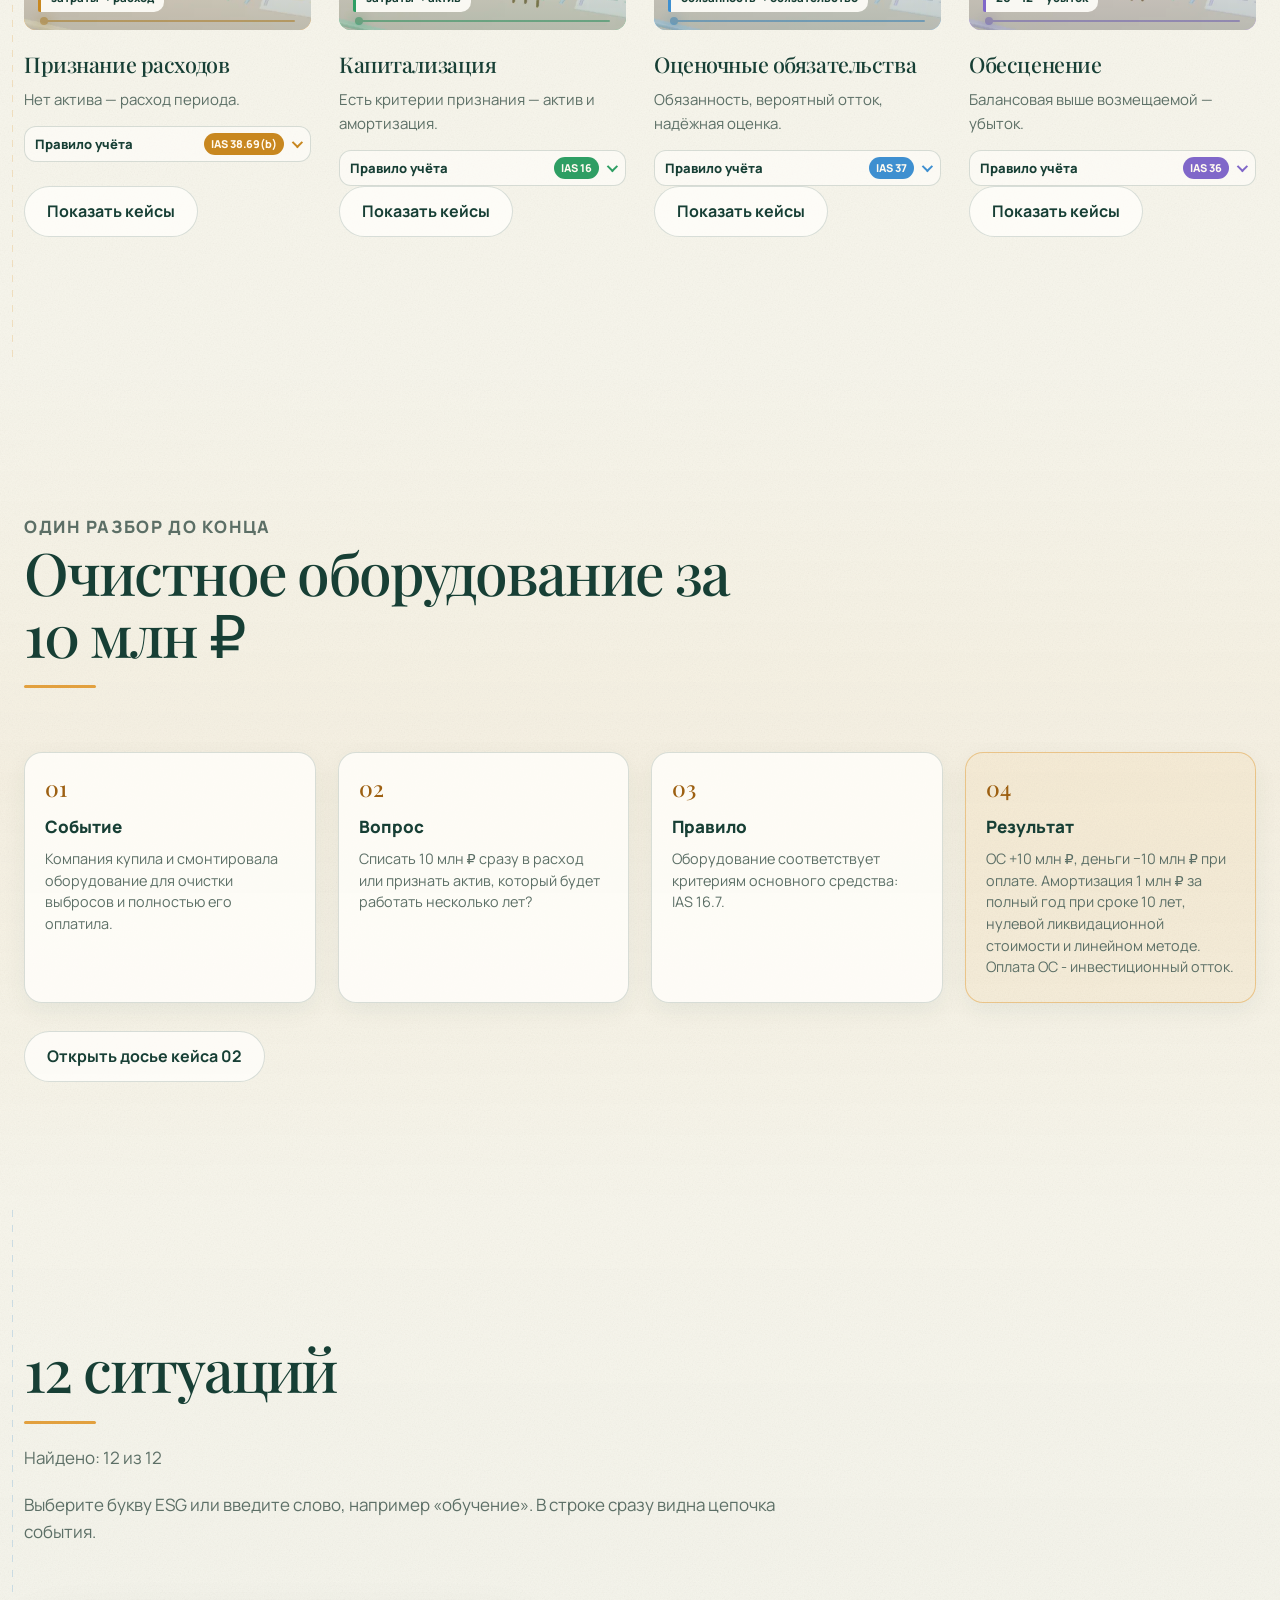
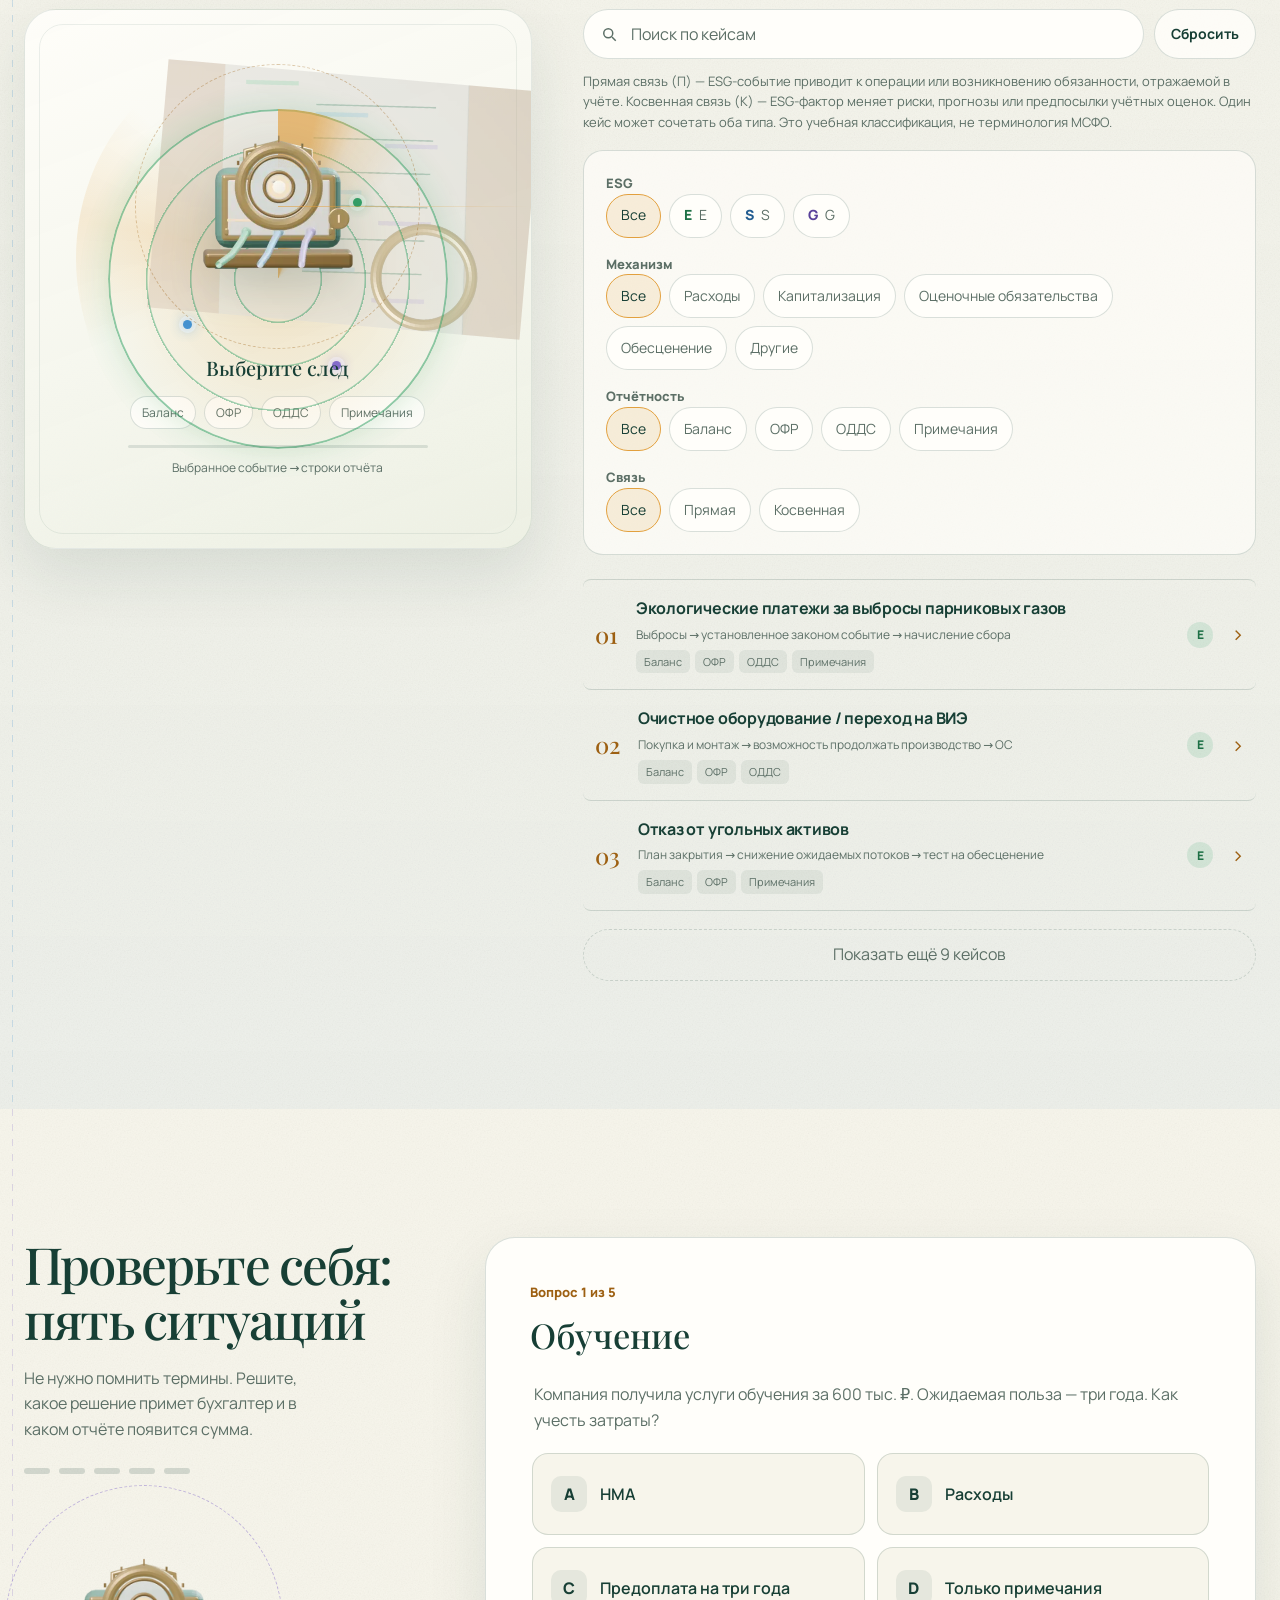
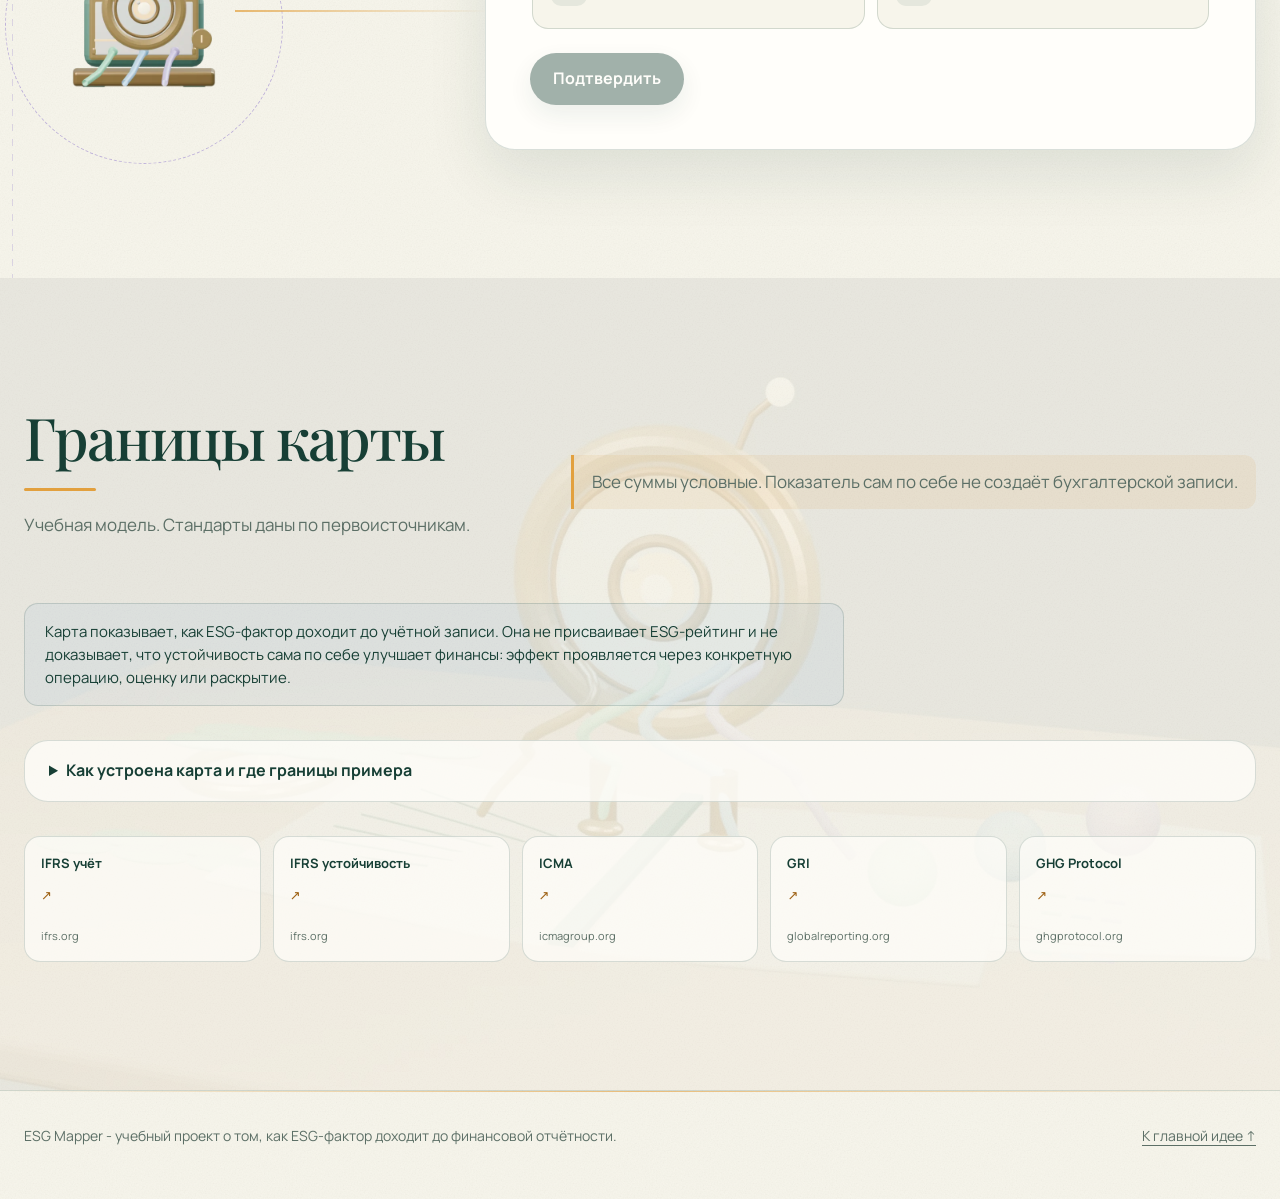
==== commit 761cdfd5: "v8: одна история, понятная навигация и разбор кейса 02" ====
--- a/index.html
+++ b/index.html
@@ -3,11 +3,11 @@
 <head>
   <meta charset="utf-8">
   <meta name="viewport" content="width=device-width, initial-scale=1">
-  <title>ESG Mapper — живой атлас signal-to-report</title>
-  <meta name="description" content="Интерактивная карта: как ESG-событие доходит до баланса, отчёта о финансовых результатах и денежных потоков.">
+  <title>ESG Mapper — как ESG-фактор доходит до отчётности</title>
+  <meta name="description" content="Учебный атлас: как экологический, социальный или управленческий факт доходит до баланса, отчёта о финансовых результатах и денежных потоков.">
   <meta name="color-scheme" content="light">
-  <meta property="og:title" content="ESG Mapper — живой атлас">
-  <meta property="og:description" content="Одно ESG-событие меняет три отчёта. Пройдите по следу с Люпой-линзой.">
+  <meta property="og:title" content="ESG Mapper — учебный атлас">
+  <meta property="og:description" content="ESG-факторы влияют на прибыль. Разберите 12 кейсов и посмотрите, как событие становится строкой отчёта.">
   <meta property="og:image" content="assets/og-esg-mapper.jpg">
   <meta property="og:url" content="https://SaroyanAram.github.io/esg-mapper/">
   <link rel="canonical" href="https://SaroyanAram.github.io/esg-mapper/">
@@ -32,12 +32,13 @@
 
       <nav class="site-nav" id="site-nav" aria-label="Маршрут по атласу">
         <ul>
-          <li><a href="#signal">Сигнал</a></li>
-          <li><a href="#source">Источник</a></li>
-          <li><a href="#mechanisms">Мосты</a></li>
-          <li><a href="#catalog">Карта</a></li>
+          <li><a href="#thesis">Суть</a></li>
+          <li><a href="#source">ESG-факторы</a></li>
+          <li><a href="#mechanisms">Механизмы</a></li>
+          <li><a href="#example">Разбор</a></li>
+          <li><a href="#catalog">Кейсы</a></li>
           <li><a href="#quiz">Проверка</a></li>
-          <li><a href="#methodology">Источники</a></li>
+          <li><a href="#methodology">Стандарты</a></li>
         </ul>
       </nav>
     </div>
@@ -101,15 +102,31 @@
           </div>
         </div>
       </div>
-      <p class="hero__scroll" aria-hidden="true">Листайте, чтобы проследить путь ↓</p>
-    </section>
-
-    <!-- Акт 2. Три источника сигнала -->
+      <p class="hero__scroll" aria-hidden="true">Листайте: дальше главная идея ↓</p>
+    </section>
+
+    <!-- Главная идея и маршрут -->
+    <section class="thesis" id="thesis" aria-labelledby="thesis-title">
+      <div class="shell thesis__inner">
+        <div class="thesis__main">
+          <p class="thesis__label">Главная идея</p>
+          <h2 id="thesis-title"></h2>
+          <p id="thesis-body"></p>
+        </div>
+        <p class="thesis__caveat" id="thesis-caveat"></p>
+      </div>
+    </section>
+
+    <div class="roadmap-wrap">
+      <nav class="roadmap shell" id="roadmap" aria-label="Как читать атлас"></nav>
+    </div>
+
+    <!-- Акт 2. Три ESG-фактора -->
     <section class="act act--source" id="source" aria-labelledby="source-title">
       <div class="shell">
         <div class="act__head">
-          <h2 id="source-title">Сначала приходит сигнал</h2>
-          <p>Сигнал ещё не статья. Нужен мост.</p>
+          <h2 id="source-title">Сначала происходит событие</h2>
+          <p>Выброс, обучение, штраф, решение правления. ESG-фактор ещё не цифра в отчёте - посмотрите, что будет дальше.</p>
         </div>
         <div class="source-grid" id="source-grid"></div>
       </div>
@@ -120,9 +137,9 @@
       <div class="shell">
         <div class="act__head act__head--split">
           <div>
-            <h2 id="bridges-title">Четыре моста в отчётность</h2>
-            <p>Люпа наводит линзу — событие превращается в строку учёта.</p>
-            <span class="bridge-kicker" aria-hidden="true">сигнал → линза → строка отчёта</span>
+            <h2 id="bridges-title">Четыре механизма учёта</h2>
+            <p>Бухгалтер не отражает «устойчивость» отдельной строкой. Он применяет обычные правила: расход, актив, обязательство или убыток.</p>
+            <span class="bridge-kicker" aria-hidden="true">событие → правило → отчёт</span>
           </div>
           <p class="bridge-note" id="bridge-note"></p>
         </div>
@@ -130,16 +147,29 @@
       </div>
     </section>
 
-    <!-- Акт 4. Карта следов -->
+    <!-- Акт 4. Один разбор до конца -->
+    <section class="act act--example" id="example" aria-labelledby="example-title">
+      <div class="shell">
+        <div class="act__head">
+          <p class="example__kicker" id="example-kicker"></p>
+          <h2 id="example-title"></h2>
+        </div>
+        <div class="example-flow" id="example-flow"></div>
+        <button class="btn btn--ghost" id="example-cta" type="button"></button>
+      </div>
+    </section>
+
+    <!-- Акт 5. Кейсы -->
     <section class="act act--catalog" id="catalog" aria-labelledby="catalog-title">
       <div class="shell">
         <div class="act__head act__head--split">
           <div>
-            <h2 id="catalog-title" tabindex="-1">Карта следов</h2>
+            <h2 id="catalog-title" tabindex="-1">12 ситуаций</h2>
             <p id="catalog-count" aria-live="polite">Загрузка каталога…</p>
+            <p class="catalog-hint" id="catalog-hint"></p>
           </div>
           <button class="btn btn--ghost" id="filters-toggle" type="button" aria-expanded="false" aria-controls="filters-panel">
-            Настроить линзу <span class="badge" id="filters-badge" hidden>0</span>
+            Фильтры <span class="badge" id="filters-badge" hidden>0</span>
           </button>
         </div>
 
@@ -167,7 +197,7 @@
                 <circle class="lupa__glint" cx="145" cy="145" r="9"/>
               </svg>
             </div>
-            <p class="map-stage__title" id="stage-title" aria-live="polite">Выберите след</p>
+            <p class="map-stage__title" id="stage-title" aria-live="polite">Выберите кейс</p>
             <div class="map-stage__reports" aria-hidden="true">
               <span data-stage-report="balance">Баланс</span>
               <span data-stage-report="income">ОФР</span>
@@ -175,7 +205,7 @@
               <span data-stage-report="notes">Примечания</span>
             </div>
             <div class="stage-reportline" aria-hidden="true"><span></span></div>
-            <p class="stage-caption" aria-hidden="true">Линза наведена — сигнал становится строкой</p>
+            <p class="stage-caption" aria-hidden="true">Выбранное событие → строки отчёта</p>
           </aside>
 
           <div class="map-list">
@@ -183,7 +213,7 @@
               <label class="search">
                 <span class="visually-hidden">Найти след</span>
                 <svg viewBox="0 0 24 24" aria-hidden="true" focusable="false"><circle cx="11" cy="11" r="6" fill="none" stroke="currentColor" stroke-width="2"/><path d="M16 16l5 5" stroke="currentColor" stroke-width="2"/></svg>
-                <input id="catalog-search" type="search" placeholder="Найти след" autocomplete="off">
+                <input id="catalog-search" type="search" placeholder="Поиск по кейсам" autocomplete="off">
               </label>
               <button class="btn btn--ghost btn--small" id="catalog-reset" type="button">Сбросить</button>
             </div>
@@ -198,7 +228,7 @@
             </div>
 
             <div class="case-list" id="catalog-results"></div>
-            <button class="show-all" id="show-all" type="button" hidden>Открыть архив: ещё <span id="hidden-count">0</span></button>
+            <button class="show-all" id="show-all" type="button" hidden>Показать ещё <span id="hidden-count">0</span> кейсов</button>
           </div>
         </div>
       </div>
@@ -213,12 +243,12 @@
       </dialog>
     </section>
 
-    <!-- Акт 5. Проверка -->
+    <!-- Акт 6. Проверка -->
     <section class="act act--quiz" id="quiz" aria-labelledby="quiz-title">
       <div class="shell quiz-layout">
         <div class="quiz-intro">
-          <h2 id="quiz-title">Контрольная точка</h2>
-          <p>Пять сигналов. Наведите линзу на верную строку.</p>
+          <h2 id="quiz-title"></h2>
+          <p id="quiz-intro-text"></p>
           <div class="quiz-beats" aria-hidden="true">
             <span></span><span></span><span></span><span></span><span></span>
           </div>
@@ -237,11 +267,12 @@
       <div class="shell">
         <div class="act__head act__head--split">
           <div>
-            <h2 id="methodology-title">Печать достоверности</h2>
-            <p>Учебная карта. Стандарты — по первоисточникам.</p>
+            <h2 id="methodology-title"></h2>
+            <p id="methodology-summary"></p>
           </div>
           <p class="method-warning" id="method-warning"></p>
         </div>
+        <p class="method-scope" id="method-scope"></p>
         <details class="disclosure">
           <summary>Как устроена карта и где границы примера</summary>
           <div id="methodology-body"></div>
@@ -254,8 +285,8 @@
 
   <footer class="footer">
     <div class="shell footer__inner">
-      <p>ESG Mapper — учебный проект о связи устойчивости и финансовой отчётности.</p>
-      <a href="#signal">Вернуться к сигналу ↑</a>
+      <p>ESG Mapper - учебный проект о том, как ESG-фактор доходит до финансовой отчётности.</p>
+      <a href="#thesis">К главной идее ↑</a>
     </div>
   </footer>
 
--- a/styles.css
+++ b/styles.css
@@ -463,6 +463,185 @@
   font-size: 0.75rem;
   letter-spacing: 0.04em;
   white-space: nowrap;
+}
+
+/* ---------- Главная идея ---------- */
+
+.thesis {
+  position: relative;
+  padding: clamp(64px, 8vw, 110px) 0;
+  background: linear-gradient(180deg, rgba(46, 158, 99, 0.07), rgba(247, 245, 235, 0) 78%);
+  border-bottom: 1px solid var(--line);
+}
+.thesis__inner {
+  display: grid;
+  grid-template-columns: minmax(0, 1fr) minmax(240px, 350px);
+  gap: clamp(32px, 5vw, 76px);
+  align-items: end;
+}
+.thesis__label {
+  color: var(--sun-ink);
+  font-size: 0.75rem;
+  font-weight: 800;
+  letter-spacing: 0.12em;
+  text-transform: uppercase;
+}
+.thesis__main h2 {
+  margin-top: 14px;
+  font-family: "Playfair", Georgia, serif;
+  font-size: clamp(2rem, 4vw, 3.4rem);
+  line-height: 1.1;
+  letter-spacing: -0.03em;
+  font-weight: 500;
+}
+.thesis__main > p:last-of-type {
+  margin-top: 22px;
+  max-width: 74ch;
+  color: var(--muted);
+  font-size: 1.0625rem;
+}
+.thesis__caveat {
+  padding: 20px 22px;
+  border: 1px solid var(--line);
+  border-left: 3px solid var(--e);
+  border-radius: 0 16px 16px 0;
+  background: rgba(255, 254, 250, 0.78);
+  color: var(--ink);
+  font-size: 0.9375rem;
+  line-height: 1.55;
+}
+
+/* ---------- Маршрут ---------- */
+
+.roadmap-wrap { padding: 0 0 clamp(52px, 6vw, 84px); }
+.roadmap {
+  position: relative;
+  display: grid;
+  grid-template-columns: repeat(4, minmax(0, 1fr));
+  gap: clamp(12px, 2vw, 24px);
+}
+.roadmap::before {
+  content: "";
+  position: absolute;
+  top: 36px;
+  left: 6%;
+  right: 6%;
+  height: 2px;
+  background: var(--line);
+  z-index: 0;
+}
+.roadmap__item {
+  position: relative;
+  z-index: 1;
+  display: flex;
+  flex-direction: column;
+  gap: 4px;
+  padding: 14px 16px 18px;
+  border: 1px solid transparent;
+  border-radius: 16px;
+  text-decoration: none;
+  color: var(--ink);
+  background: rgba(255, 254, 250, 0.58);
+  transition: transform 200ms ease, border-color 200ms ease, box-shadow 200ms ease, background 200ms ease;
+}
+.roadmap__item:hover { transform: translateY(-3px); border-color: var(--line); }
+.roadmap__item.is-active {
+  border-color: rgba(226, 160, 62, 0.55);
+  background: var(--paper-2);
+  box-shadow: 0 12px 30px rgba(23, 63, 53, 0.09);
+}
+.roadmap__step {
+  display: inline-grid;
+  place-items: center;
+  width: 44px;
+  height: 44px;
+  border: 2px solid var(--line);
+  border-radius: 50%;
+  background: var(--paper-2);
+  color: var(--muted);
+  font-weight: 800;
+  font-size: 0.9rem;
+  transition: background 200ms ease, border-color 200ms ease, color 200ms ease;
+}
+.roadmap__item.is-active .roadmap__step {
+  background: var(--sun);
+  border-color: var(--sun);
+  color: #fff;
+}
+.roadmap__title { margin-top: 8px; font-weight: 800; font-size: 1.0625rem; }
+.roadmap__text { color: var(--muted); font-size: 0.8125rem; line-height: 1.45; }
+
+/* ---------- Один разбор ---------- */
+
+.act--example { background: linear-gradient(180deg, transparent, rgba(226, 160, 62, 0.055), transparent); }
+.example__kicker {
+  color: var(--sun-ink);
+  font-size: 0.75rem;
+  font-weight: 800;
+  letter-spacing: 0.1em;
+  text-transform: uppercase;
+}
+.example-flow {
+  display: grid;
+  grid-template-columns: repeat(4, minmax(0, 1fr));
+  gap: clamp(12px, 1.8vw, 22px);
+}
+.example-step {
+  position: relative;
+  padding: 24px 20px;
+  border: 1px solid var(--line);
+  border-radius: 18px;
+  background: rgba(255, 254, 250, 0.82);
+  box-shadow: 0 8px 24px rgba(23, 63, 53, 0.06);
+}
+.example-step:last-child {
+  border-color: rgba(226, 160, 62, 0.5);
+  background: rgba(226, 160, 62, 0.08);
+}
+.example-step__index {
+  color: var(--sun-ink);
+  font: 500 1.4rem/1 "Playfair", Georgia, serif;
+}
+.example-step h3 { margin-top: 8px; font-weight: 800; font-size: 1.0625rem; }
+.example-step p { margin-top: 8px; color: var(--muted); font-size: 0.9rem; line-height: 1.5; }
+#example-cta { margin-top: 28px; }
+
+/* ---------- Доп. пояснения в существующих блоках ---------- */
+
+.source-card__example {
+  display: inline-block;
+  margin-top: 12px;
+  padding: 6px 10px;
+  border-radius: 8px;
+  background: rgba(23, 63, 53, 0.06);
+  color: var(--ink);
+  font-size: 0.75rem;
+  font-weight: 700;
+}
+.case-row__main { min-width: 0; }
+.case-row__chain {
+  display: block;
+  width: 100%;
+  min-width: 0;
+  margin-top: 5px;
+  overflow: hidden;
+  color: var(--muted);
+  font-size: 0.75rem;
+  line-height: 1.35;
+  text-overflow: ellipsis;
+  white-space: nowrap;
+}
+.catalog-hint { margin-top: 7px; color: var(--muted); font-size: 0.875rem; }
+.method-scope {
+  max-width: 820px;
+  margin: 0 0 26px;
+  padding: 16px 20px;
+  border: 1px solid var(--line);
+  border-radius: 14px;
+  background: rgba(62, 143, 208, 0.06);
+  color: var(--ink);
+  font-size: 0.9375rem;
+  line-height: 1.55;
 }
 
 @keyframes lens-open {
@@ -1399,6 +1578,11 @@
   .quiz-intro { position: relative; top: 0; }
   .quiz-mascot { width: min(38%, 150px); margin-top: 14px; }
   .quiz-beats { margin-top: 14px; }
+  .thesis__inner { grid-template-columns: 1fr; align-items: start; }
+  .thesis__caveat { max-width: 560px; }
+  .roadmap { grid-template-columns: repeat(2, minmax(0, 1fr)); row-gap: 16px; }
+  .roadmap::before { display: none; }
+  .example-flow { grid-template-columns: repeat(2, minmax(0, 1fr)); }
 }
 
 @media (max-width: 767px) {
@@ -1437,6 +1621,8 @@
   .report-cell { flex-direction: column; align-items: flex-start; gap: 2px; padding: 8px 10px; }
   .report-cell b { display: block; font-size: 0.6875rem; }
   .hero__scroll { display: none; }
+  .roadmap { grid-template-columns: 1fr; }
+  .example-flow { grid-template-columns: 1fr; }
   .source-grid { grid-template-columns: 1fr; gap: 20px; }
   .source-card { min-height: 300px; }
   .bridge-grid { grid-template-columns: 1fr; gap: 36px; }
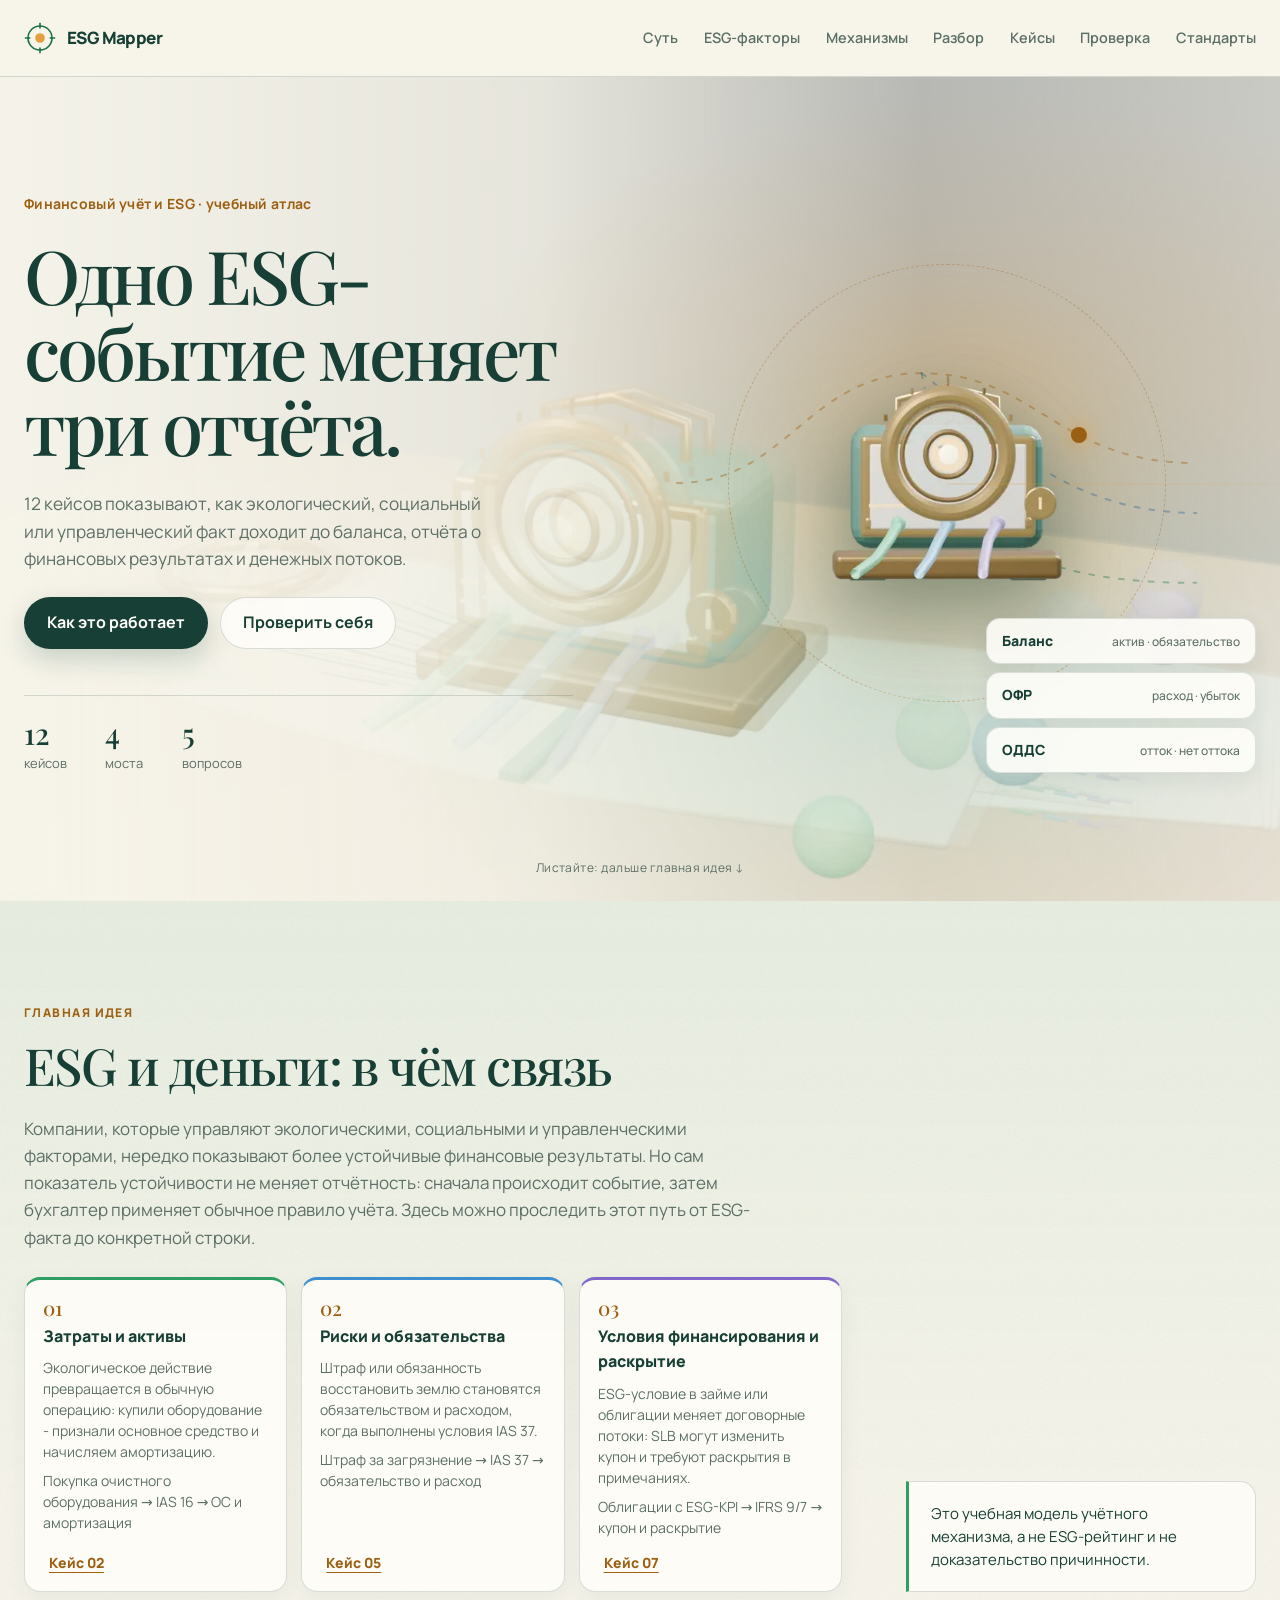
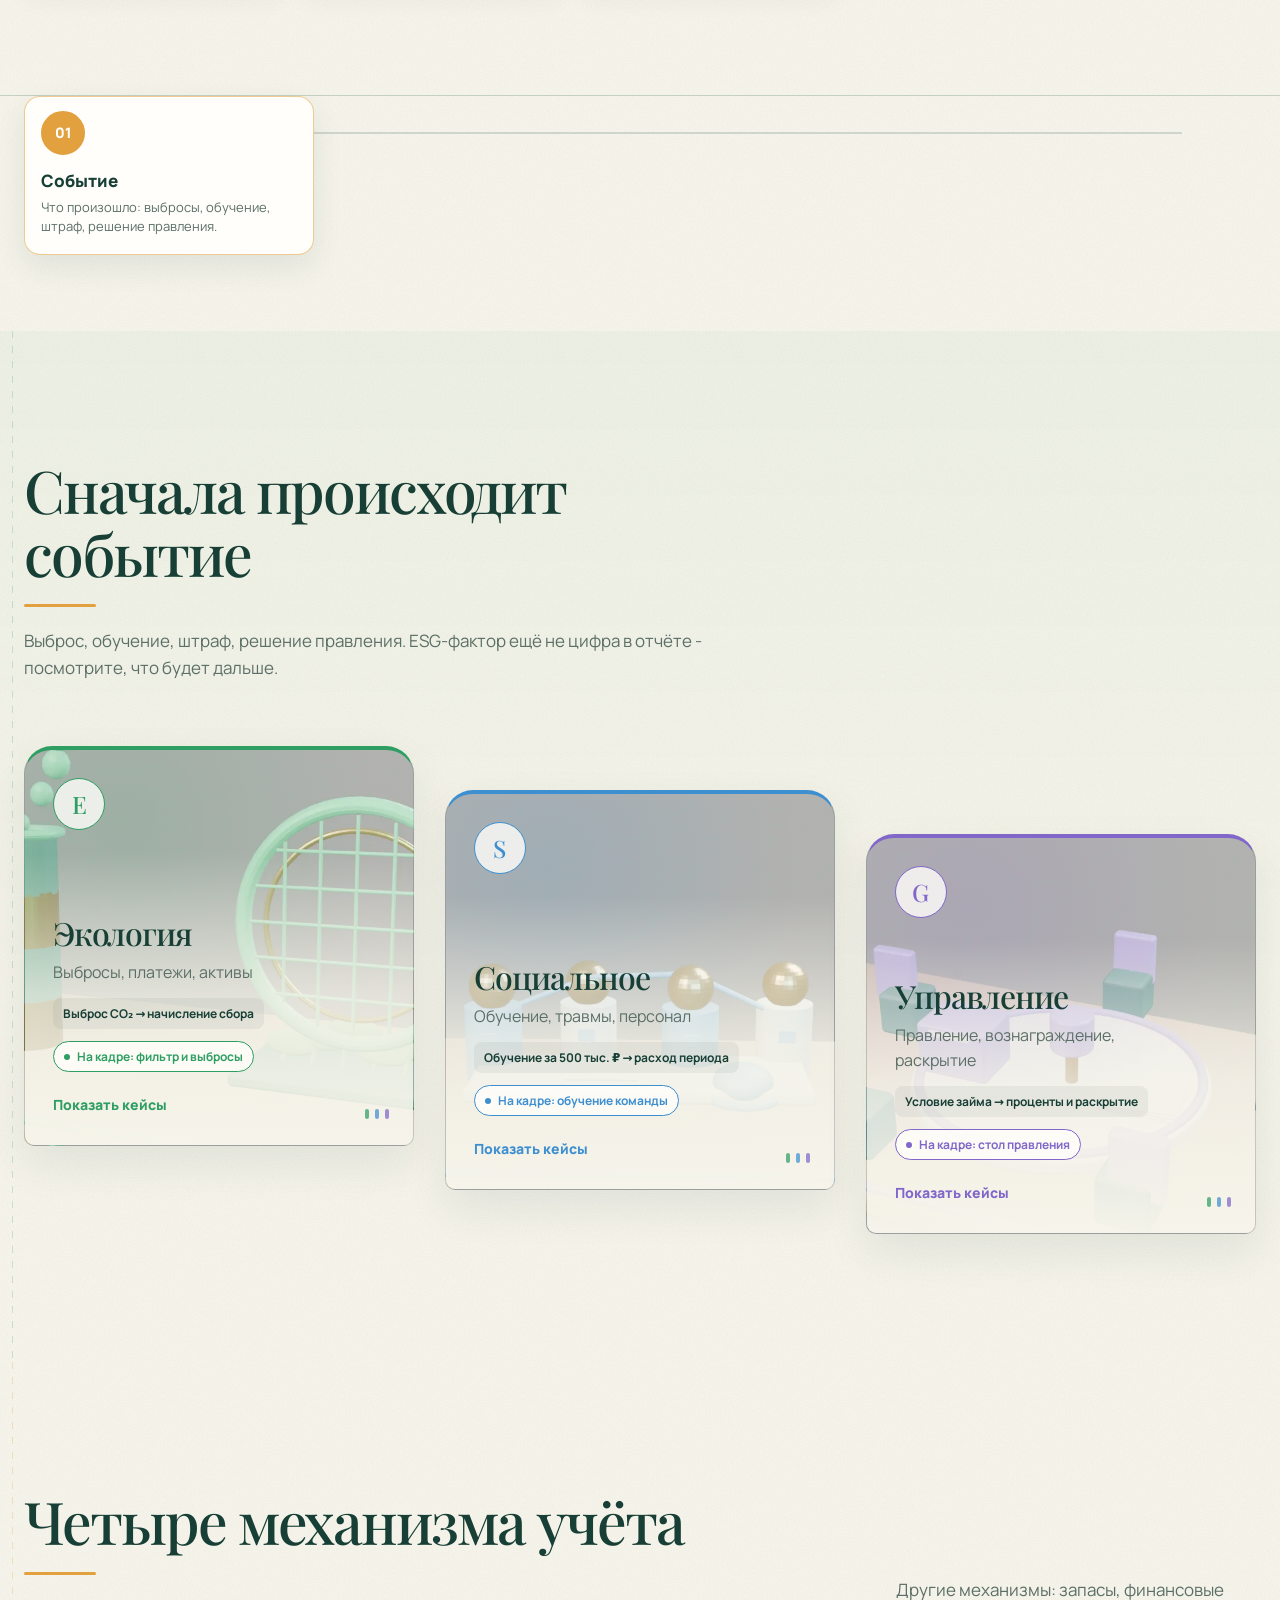
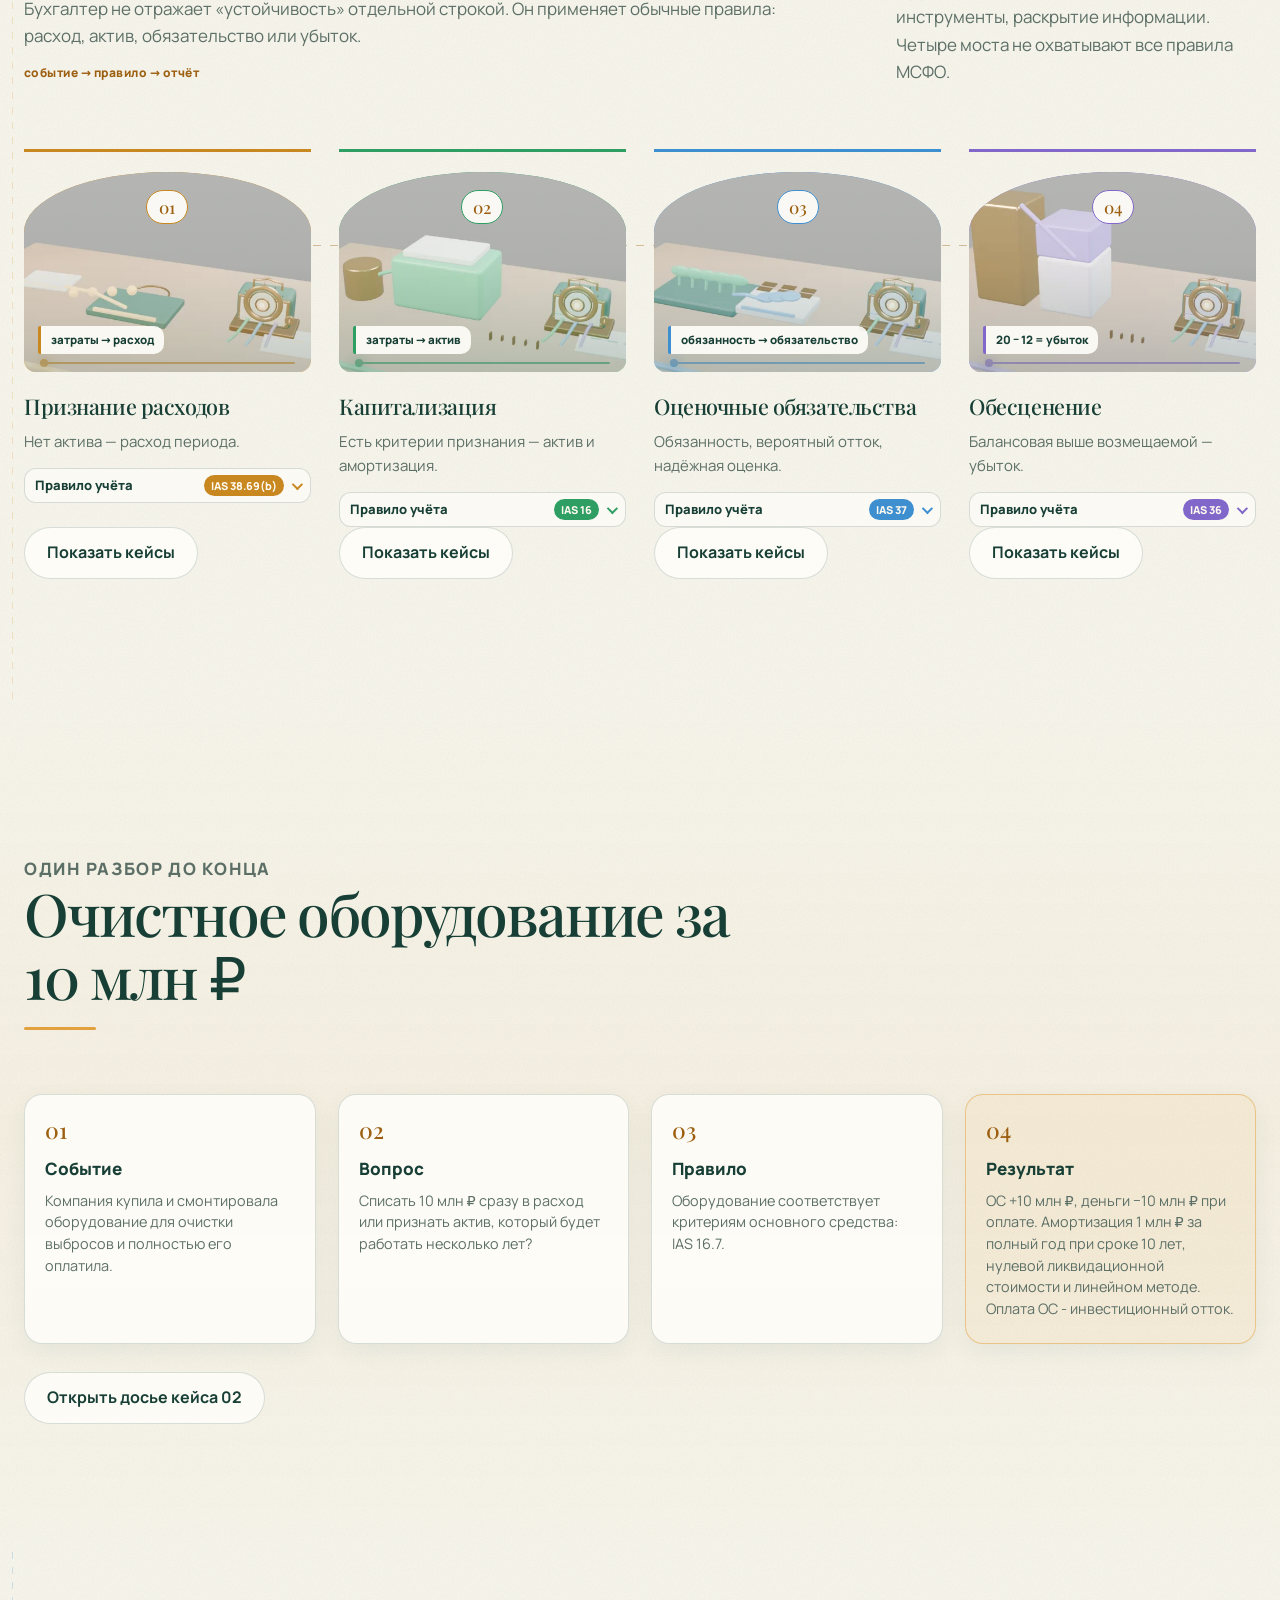
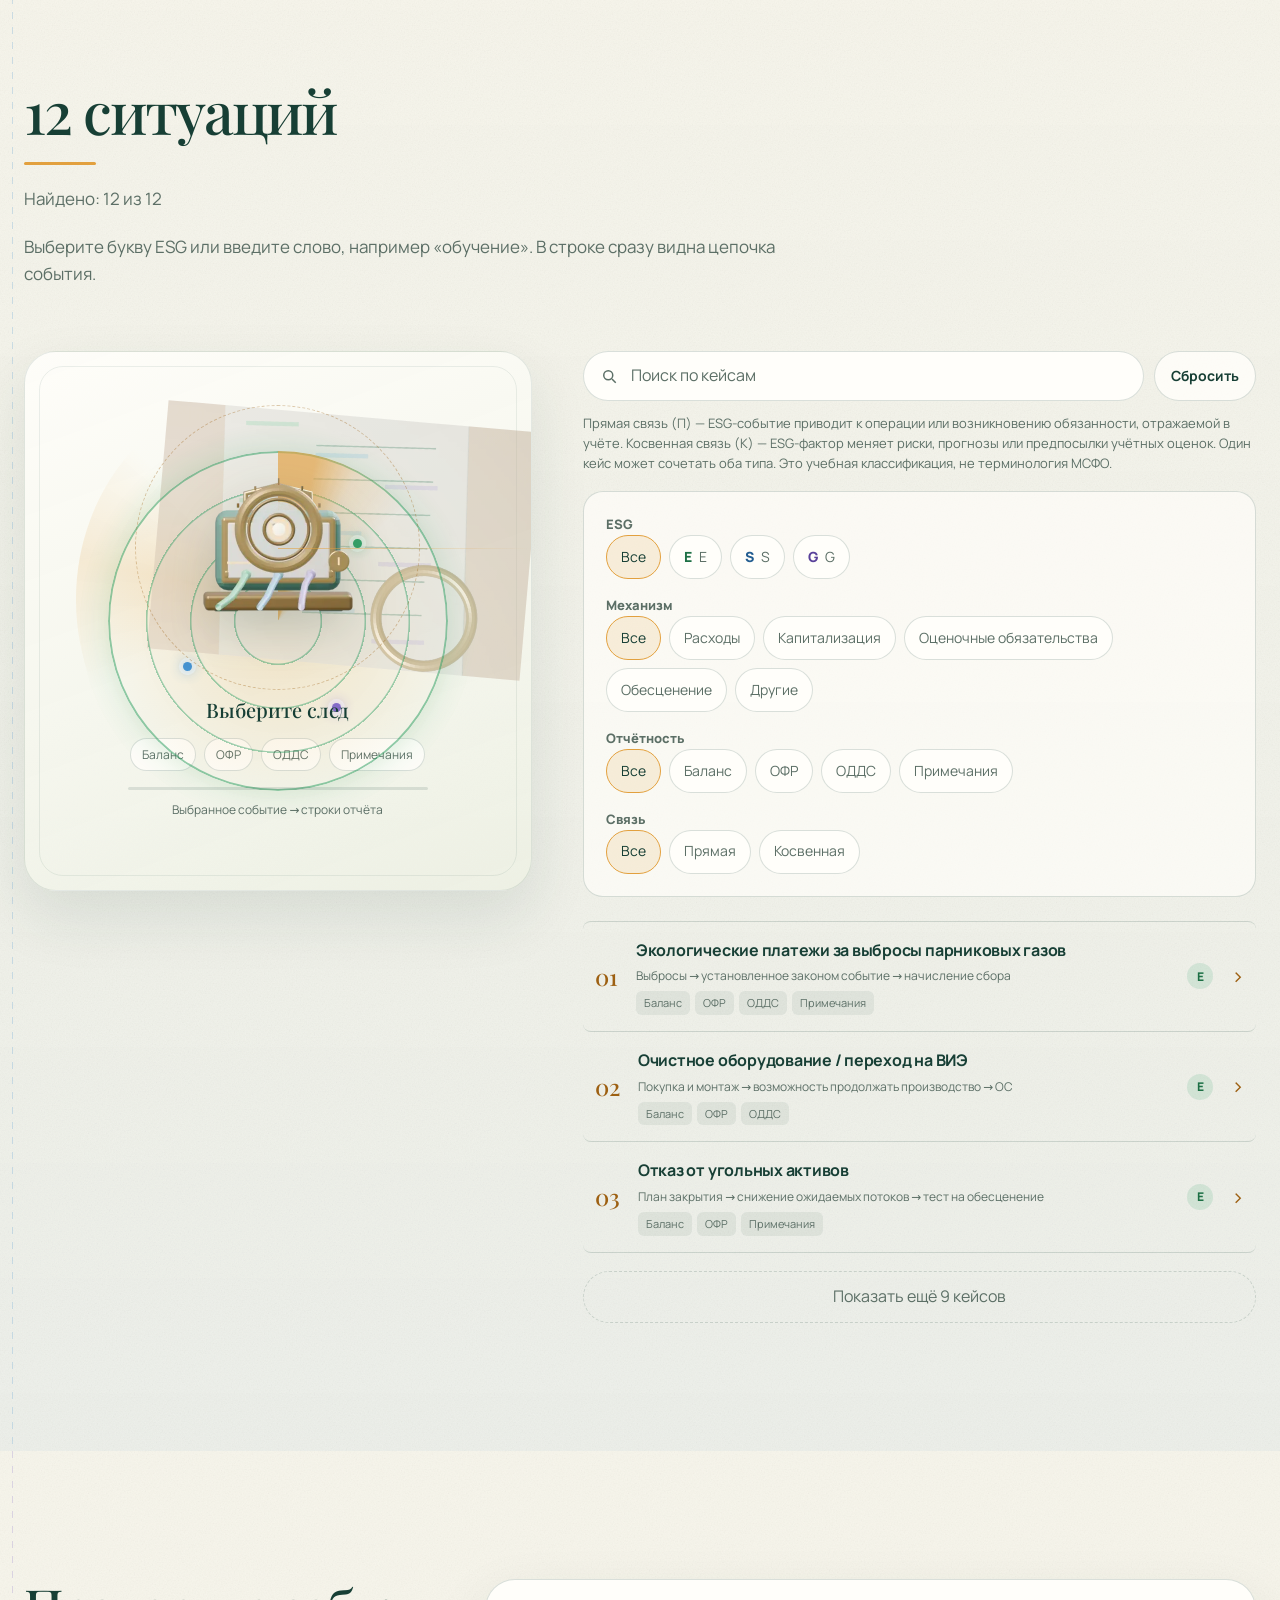
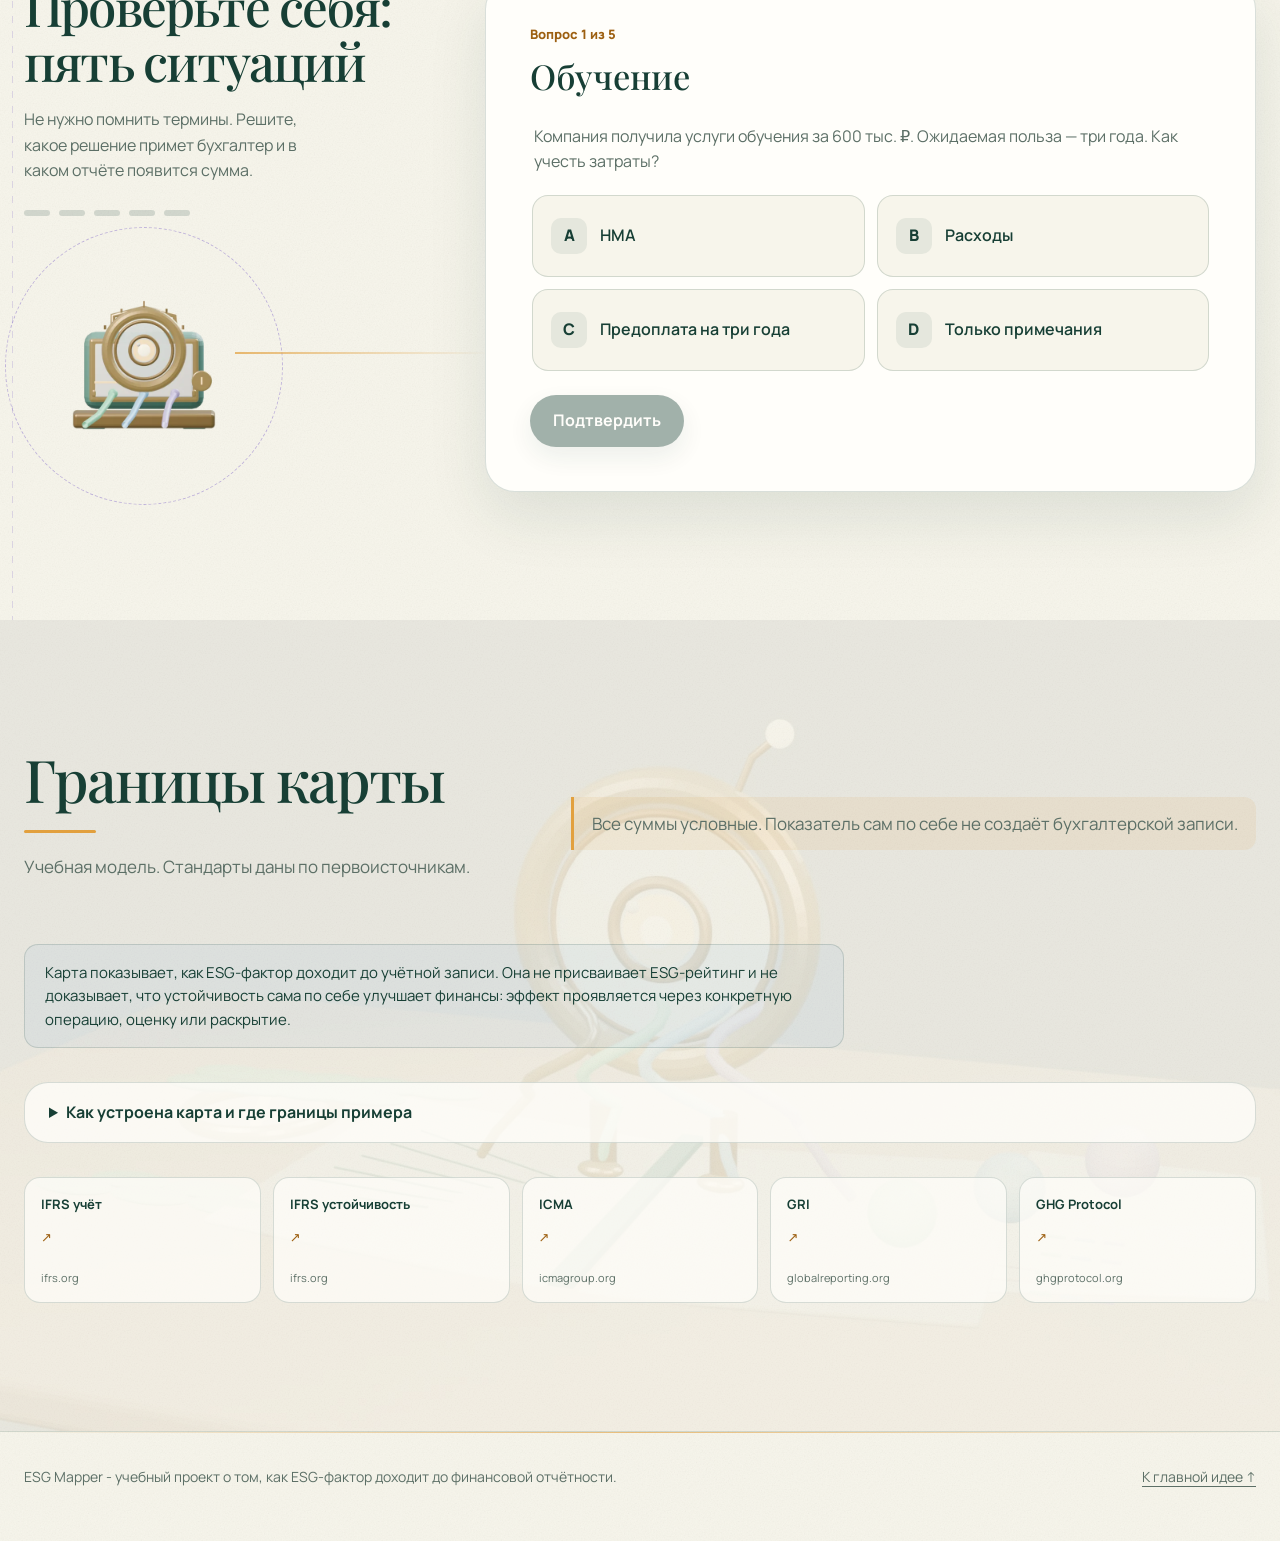
==== commit b7129618: "v9: три пути к цифрам, стандарты-фильтры и ссылка на кейс" ====
--- a/index.html
+++ b/index.html
@@ -112,6 +112,7 @@
           <p class="thesis__label">Главная идея</p>
           <h2 id="thesis-title"></h2>
           <p id="thesis-body"></p>
+          <div class="channel-grid" id="thesis-channels" aria-label="Три пути от ESG-факта к цифрам"></div>
         </div>
         <p class="thesis__caveat" id="thesis-caveat"></p>
       </div>
@@ -167,6 +168,7 @@
             <h2 id="catalog-title" tabindex="-1">12 ситуаций</h2>
             <p id="catalog-count" aria-live="polite">Загрузка каталога…</p>
             <p class="catalog-hint" id="catalog-hint"></p>
+            <button class="catalog-standard" id="catalog-standard" type="button" hidden></button>
           </div>
           <button class="btn btn--ghost" id="filters-toggle" type="button" aria-expanded="false" aria-controls="filters-panel">
             Фильтры <span class="badge" id="filters-badge" hidden>0</span>
@@ -236,6 +238,10 @@
       <dialog class="dossier" id="case-dossier" aria-labelledby="dossier-title">
         <div class="dossier__bar">
           <span class="dossier__id" id="dossier-id">00</span>
+          <div class="dossier__actions">
+            <button class="dossier__share" id="dossier-share" type="button">Ссылка на кейс</button>
+            <span class="dossier__share-status" id="dossier-share-status" role="status" aria-live="polite"></span>
+          </div>
           <button class="dossier__close" id="dossier-close" type="button" aria-label="Закрыть досье">×</button>
         </div>
         <h3 id="dossier-title" tabindex="-1"></h3>
--- a/styles.css
+++ b/styles.css
@@ -511,6 +511,55 @@
   line-height: 1.55;
 }
 
+.channel-grid {
+  display: grid;
+  grid-template-columns: repeat(3, minmax(0, 1fr));
+  gap: 14px;
+  margin-top: 26px;
+}
+.channel-card {
+  display: flex;
+  flex-direction: column;
+  align-items: flex-start;
+  min-width: 0;
+  padding: 18px 18px 16px;
+  border: 1px solid var(--line);
+  border-radius: 16px;
+  background: rgba(255, 254, 250, 0.82);
+  box-shadow: 0 8px 24px rgba(23, 63, 53, 0.05);
+}
+.channel-card:nth-child(2) { border-top: 3px solid var(--s); }
+.channel-card:nth-child(3) { border-top: 3px solid var(--g); }
+.channel-card:first-child { border-top: 3px solid var(--e); }
+.channel-card__index {
+  color: var(--sun-ink);
+  font: 500 1.25rem/1 "Playfair", Georgia, serif;
+}
+.channel-card h3 { margin-top: 6px; font-size: 1rem; font-weight: 800; }
+.channel-card p { margin-top: 8px; color: var(--muted); font-size: 0.875rem; line-height: 1.5; }
+.channel-card__example {
+  color: var(--ink);
+  font-size: 0.8125rem;
+  line-height: 1.45;
+}
+.channel-card__link {
+  margin-top: auto;
+  padding-top: 14px;
+  border: 0;
+  background: none;
+  color: var(--sun-ink);
+  font: inherit;
+  font-size: 0.875rem;
+  font-weight: 800;
+  text-decoration: underline;
+  text-underline-offset: 4px;
+  cursor: pointer;
+}
+.channel-card__link:focus-visible, .standard-chip:focus-visible, .dossier__share:focus-visible {
+  outline: 2px solid var(--sun);
+  outline-offset: 3px;
+}
+
 /* ---------- Маршрут ---------- */
 
 .roadmap-wrap { padding: 0 0 clamp(52px, 6vw, 84px); }
@@ -632,6 +681,20 @@
   white-space: nowrap;
 }
 .catalog-hint { margin-top: 7px; color: var(--muted); font-size: 0.875rem; }
+.catalog-standard {
+  margin-top: 8px;
+  padding: 6px 11px;
+  border: 1px solid rgba(226, 160, 62, 0.55);
+  border-radius: 999px;
+  background: rgba(226, 160, 62, 0.12);
+  color: var(--sun-ink);
+  font: inherit;
+  font-size: 0.8125rem;
+  font-weight: 700;
+  cursor: pointer;
+}
+.catalog-standard[hidden] { display: none; }
+.catalog-standard:focus-visible { outline: 2px solid var(--sun); outline-offset: 3px; }
 .method-scope {
   max-width: 820px;
   margin: 0 0 26px;
@@ -1240,8 +1303,22 @@
   box-shadow: 0 36px 90px rgba(23, 63, 53, 0.28);
 }
 .dossier::backdrop { background: rgba(23, 63, 53, 0.46); backdrop-filter: blur(5px); }
-.dossier__bar { display: flex; align-items: center; justify-content: space-between; padding: 20px 28px 0; }
+.dossier__bar { display: flex; align-items: center; justify-content: space-between; gap: 16px; padding: 20px 28px 0; }
 .dossier__id { font: 500 1.7rem/1 "Playfair", Georgia, serif; color: var(--sun-ink); }
+.dossier__actions { display: flex; flex-wrap: wrap; align-items: center; justify-content: flex-end; gap: 10px; min-width: 0; }
+.dossier__share {
+  padding: 8px 12px;
+  border: 1px solid var(--line);
+  border-radius: 999px;
+  background: var(--paper);
+  color: var(--ink);
+  font: inherit;
+  font-size: 0.8125rem;
+  font-weight: 700;
+  cursor: pointer;
+}
+.dossier__share:hover { border-color: var(--sun); }
+.dossier__share-status { color: var(--muted); font-size: 0.75rem; overflow-wrap: anywhere; }
 .dossier__close {
   width: 44px;
   height: 44px;
@@ -1256,6 +1333,34 @@
 .dossier__body { padding: 0 28px 30px; }
 .dossier__tags { display: flex; flex-wrap: wrap; gap: 8px; margin-bottom: 24px; }
 .dossier__tags span { padding: 6px 11px; border: 1px solid var(--line); border-radius: 999px; color: var(--muted); font-size: 0.8125rem; }
+.dossier__legend {
+  display: flex;
+  flex-wrap: wrap;
+  align-items: center;
+  gap: 8px;
+  margin-bottom: 20px;
+  padding: 12px 14px;
+  border: 1px dashed rgba(226, 160, 62, 0.5);
+  border-radius: 14px;
+  background: rgba(226, 160, 62, 0.07);
+}
+.dossier__legend-step { display: inline-flex; flex-direction: column; gap: 3px; max-width: 190px; min-width: 0; }
+.dossier__legend-step b { color: var(--sun-ink); font-size: 0.6875rem; letter-spacing: 0.08em; text-transform: uppercase; }
+.dossier__legend-step span { color: var(--ink); font-size: 0.8125rem; line-height: 1.35; overflow-wrap: anywhere; }
+.dossier__legend-arrow { color: var(--sun-ink); font-weight: 800; }
+.standard-chip {
+  padding: 4px 9px;
+  border: 1px solid var(--line);
+  border-radius: 999px;
+  background: var(--paper-2);
+  color: var(--ink);
+  font: inherit;
+  font-size: 0.75rem;
+  font-weight: 700;
+  cursor: pointer;
+}
+.standard-chip:hover { border-color: var(--sun); background: rgba(226, 160, 62, 0.12); }
+.dossier__legend-step .standard-chip { align-self: flex-start; font-size: 0.8125rem; }
 .dossier__grid { display: grid; grid-template-columns: repeat(2, minmax(0, 1fr)); gap: 24px; }
 .dossier__block { padding-top: 14px; border-top: 1px solid var(--line); }
 .dossier__block h4 { margin-bottom: 8px; color: var(--sun-ink); font-size: 0.8125rem; font-weight: 800; }
@@ -1266,6 +1371,7 @@
 .dossier__clarify { margin-top: 18px; padding: 14px 16px; border-left: 3px solid var(--sun); background: rgba(226, 160, 62, 0.1); font-size: 0.875rem; }
 .dossier__refs { margin-top: 20px; color: var(--muted); font-size: 0.8125rem; }
 .dossier__links { display: flex; flex-wrap: wrap; gap: 14px; margin-top: 10px; font-size: 0.8125rem; }
+.dossier__standards { display: flex; flex-wrap: wrap; gap: 8px; margin-top: 12px; }
 
 /* ---------- Квиз ---------- */
 
@@ -1623,6 +1729,7 @@
   .hero__scroll { display: none; }
   .roadmap { grid-template-columns: 1fr; }
   .example-flow { grid-template-columns: 1fr; }
+  .channel-grid { grid-template-columns: 1fr; }
   .source-grid { grid-template-columns: 1fr; gap: 20px; }
   .source-card { min-height: 300px; }
   .bridge-grid { grid-template-columns: 1fr; gap: 36px; }
@@ -1636,6 +1743,9 @@
   .case-row__arrow { display: none; }
   .case-row__esg { grid-column: 2; }
   .dossier__grid { grid-template-columns: 1fr; }
+  .dossier__bar { flex-wrap: wrap; }
+  .dossier__actions { width: 100%; justify-content: flex-start; }
+  .dossier__legend-step { max-width: none; }
   .choices { grid-template-columns: 1fr; }
   .source-stamps { grid-template-columns: repeat(2, minmax(0, 1fr)); }
   .glossary { grid-template-columns: 1fr; }
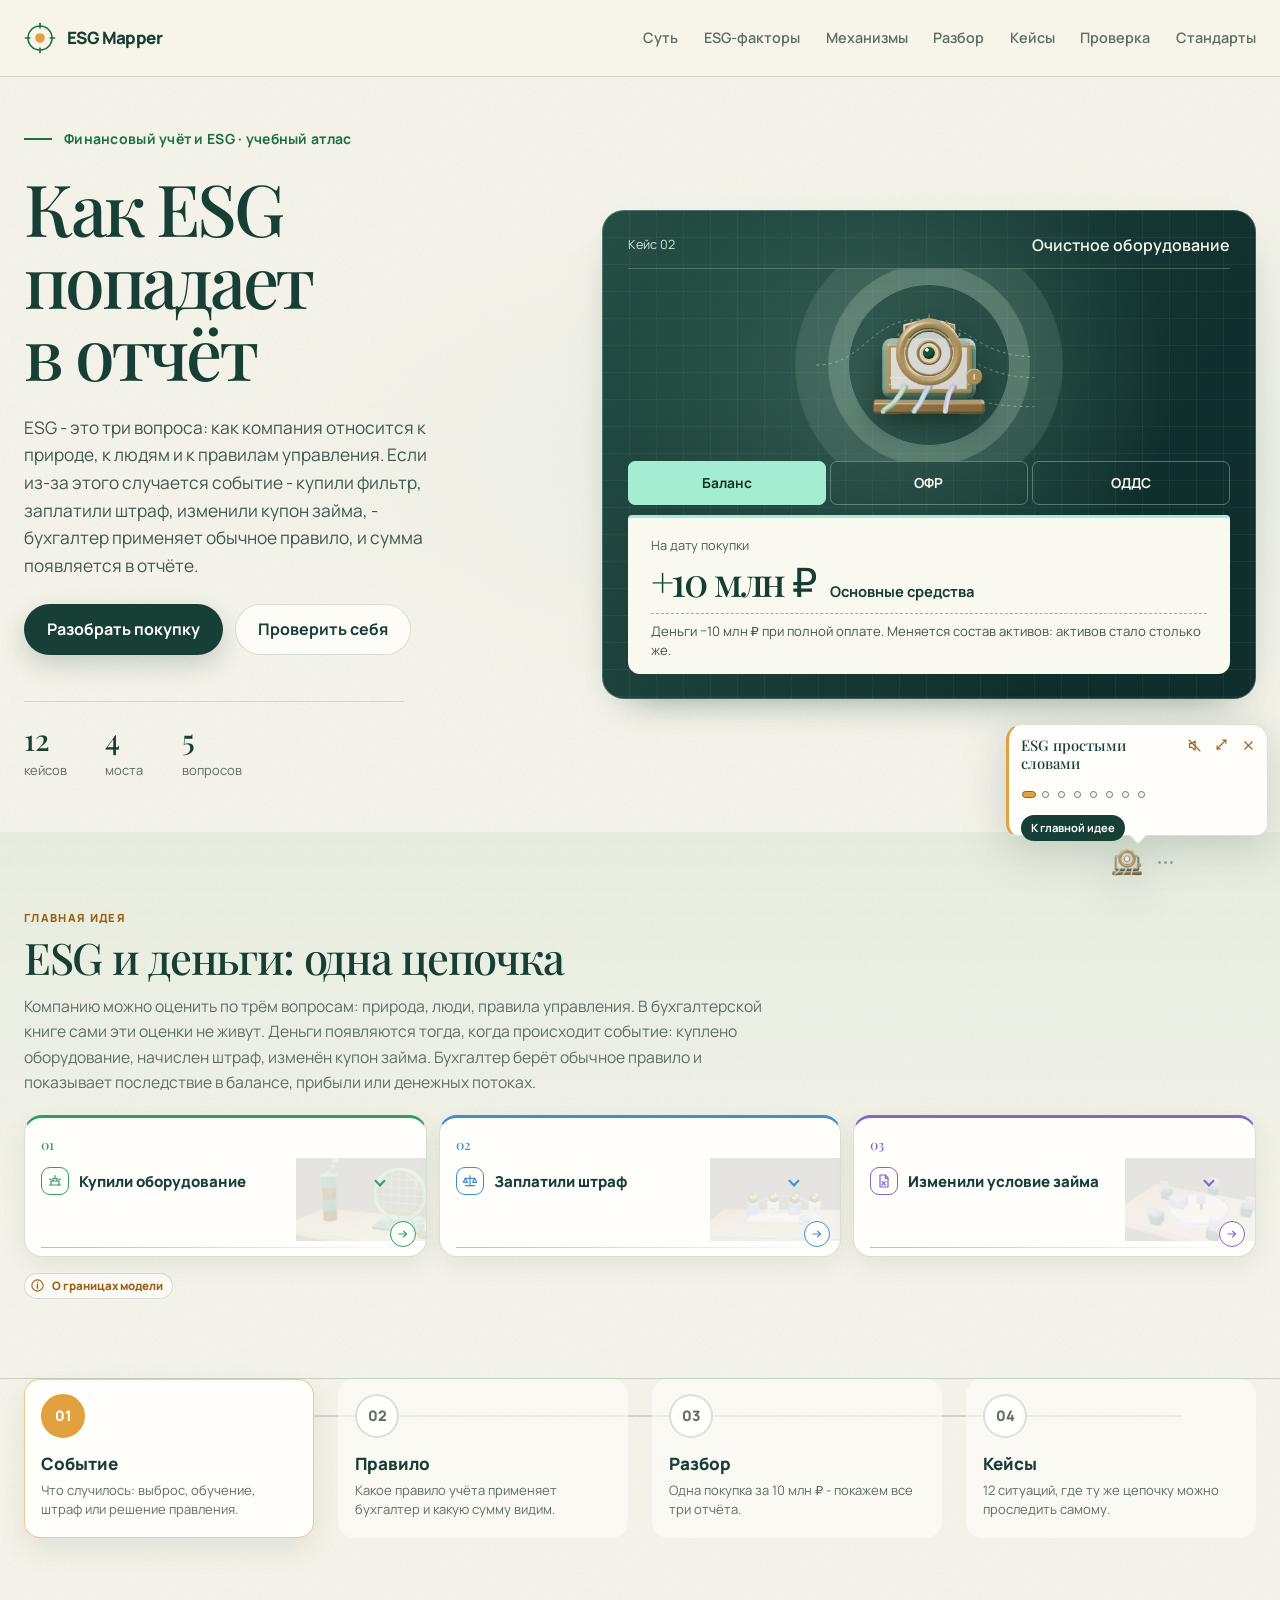
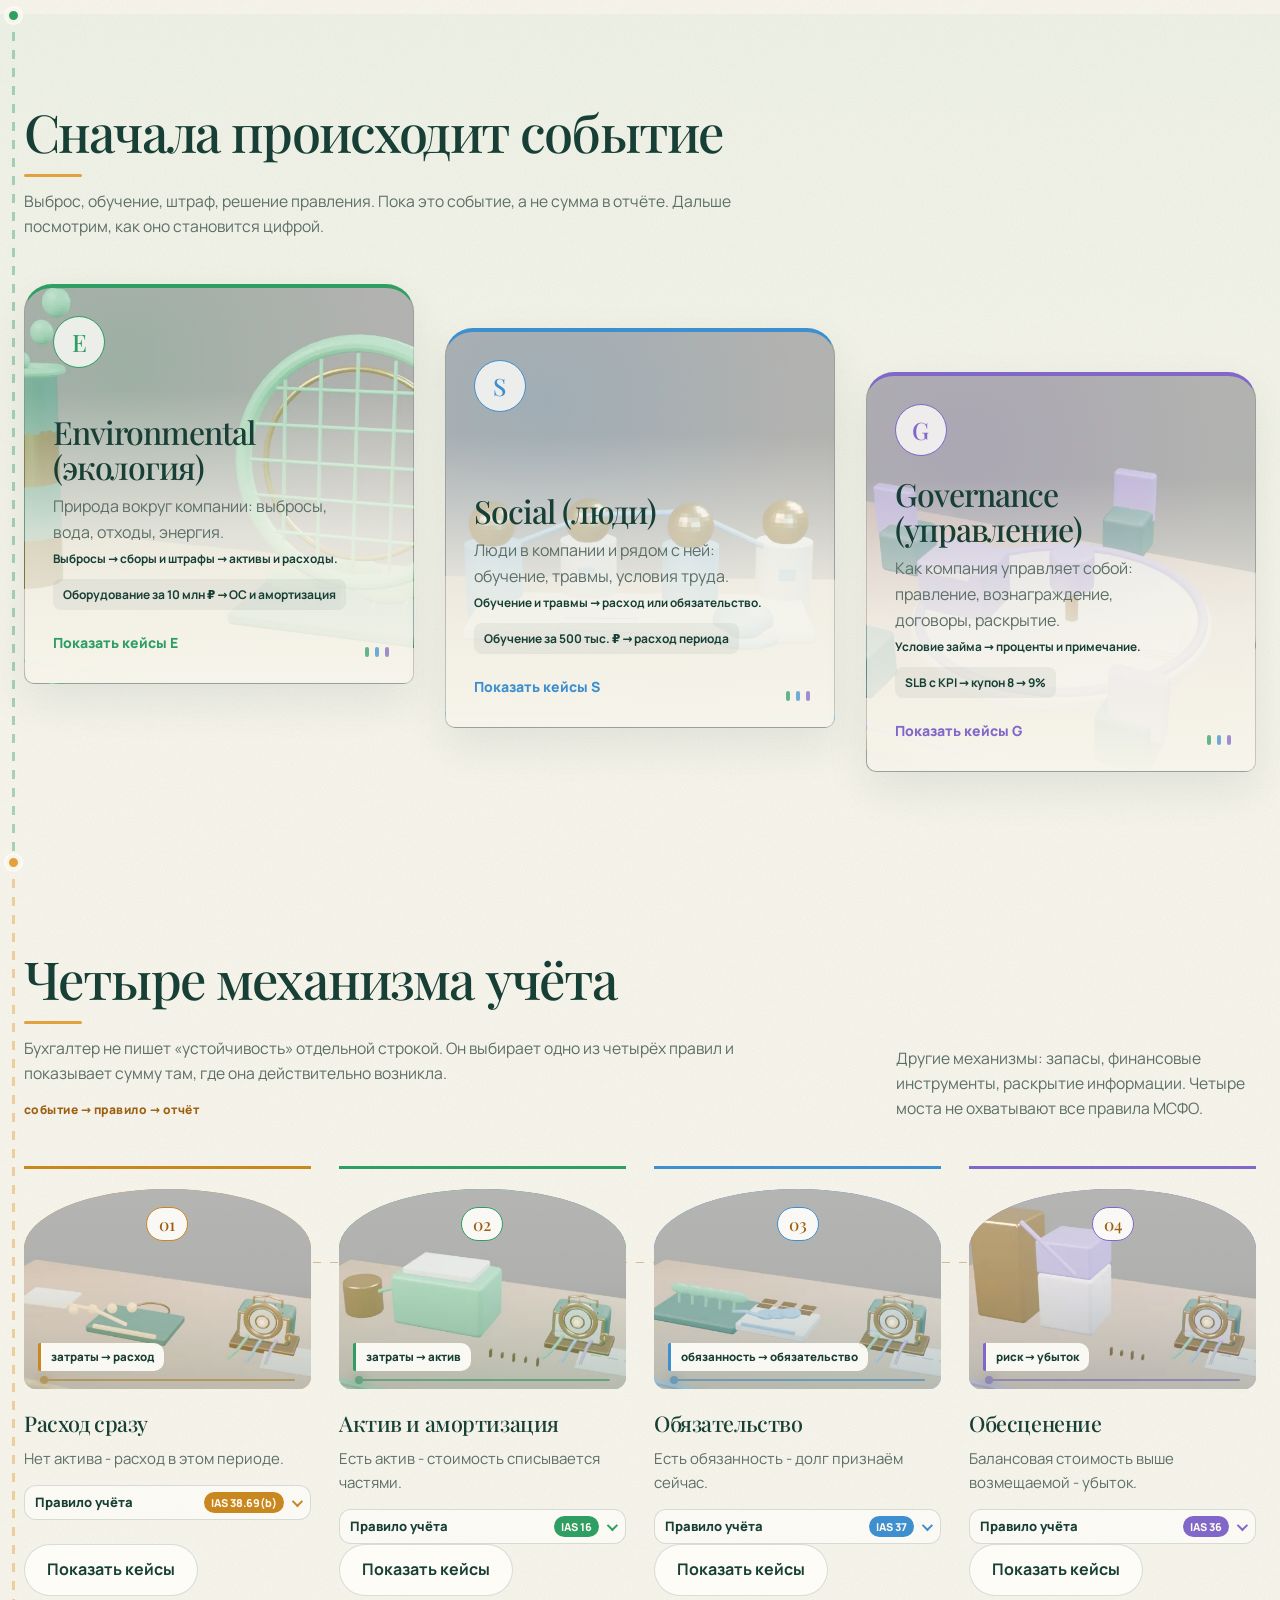
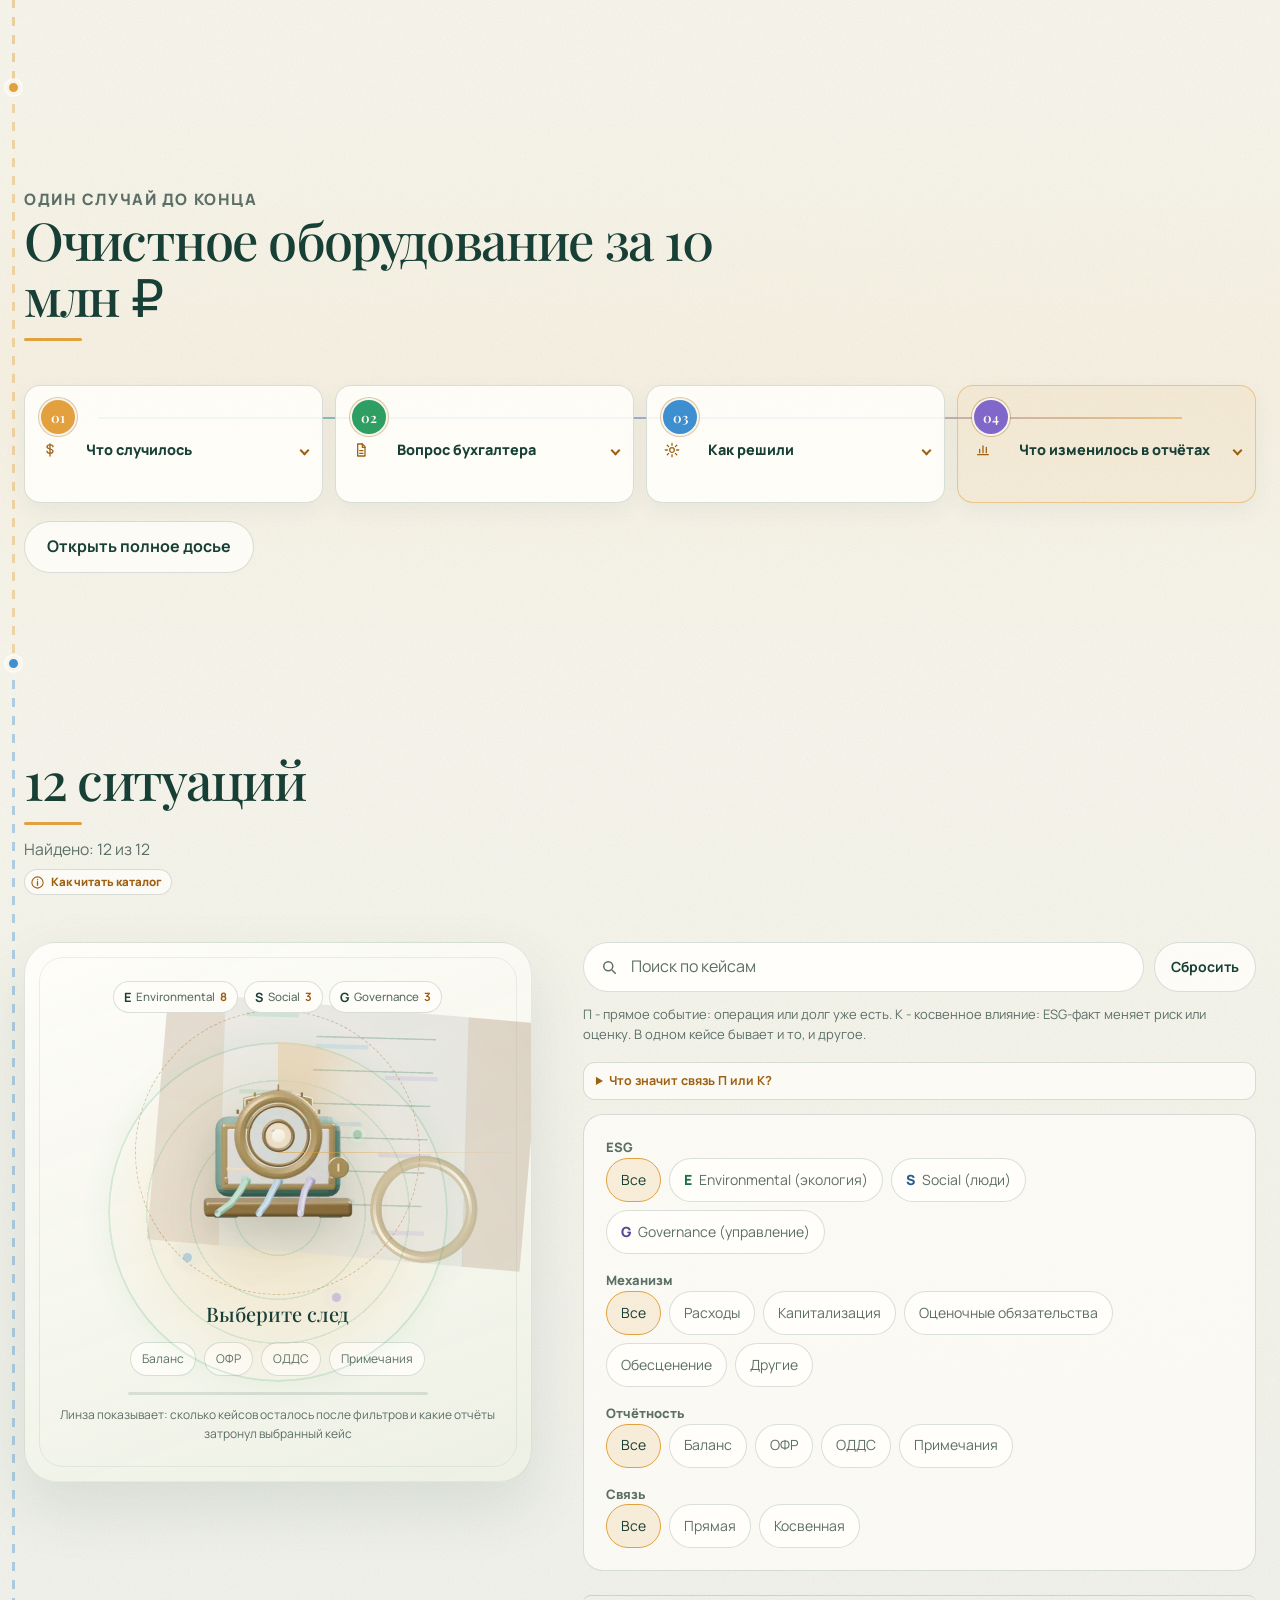
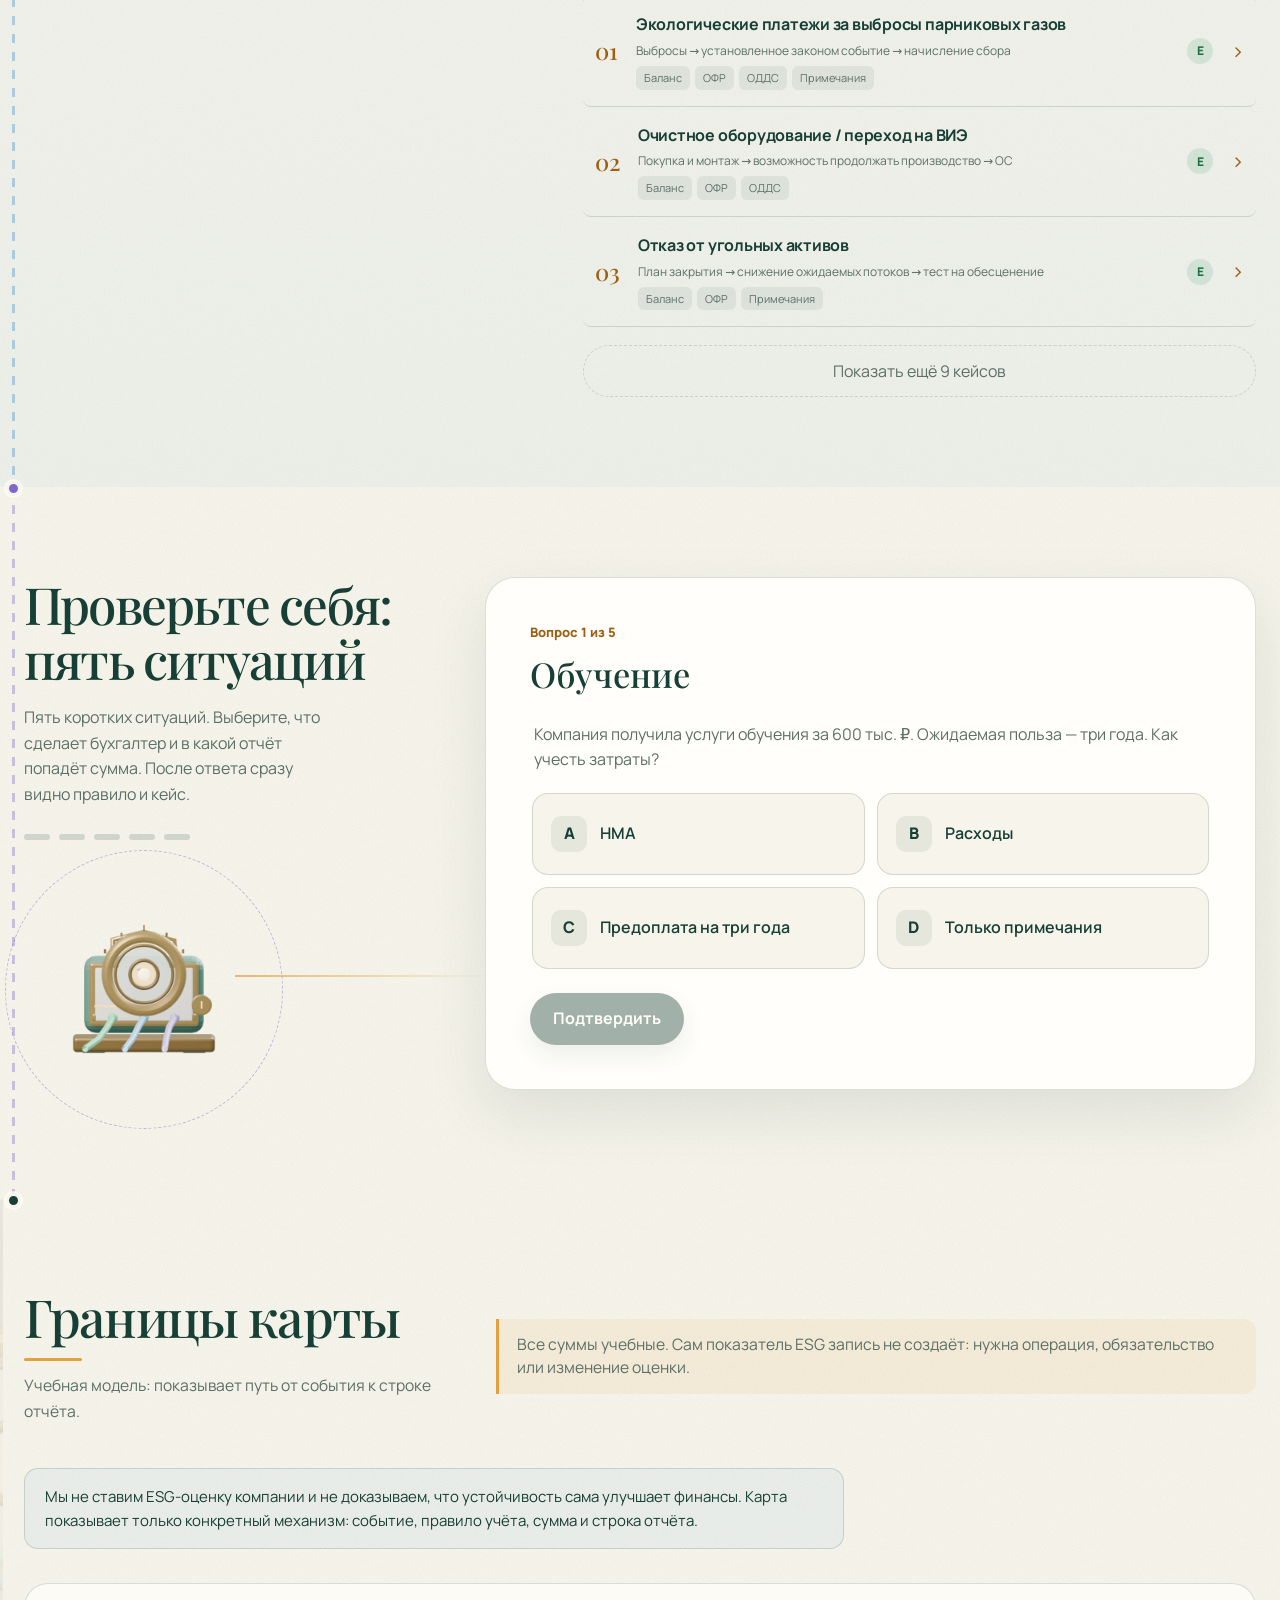
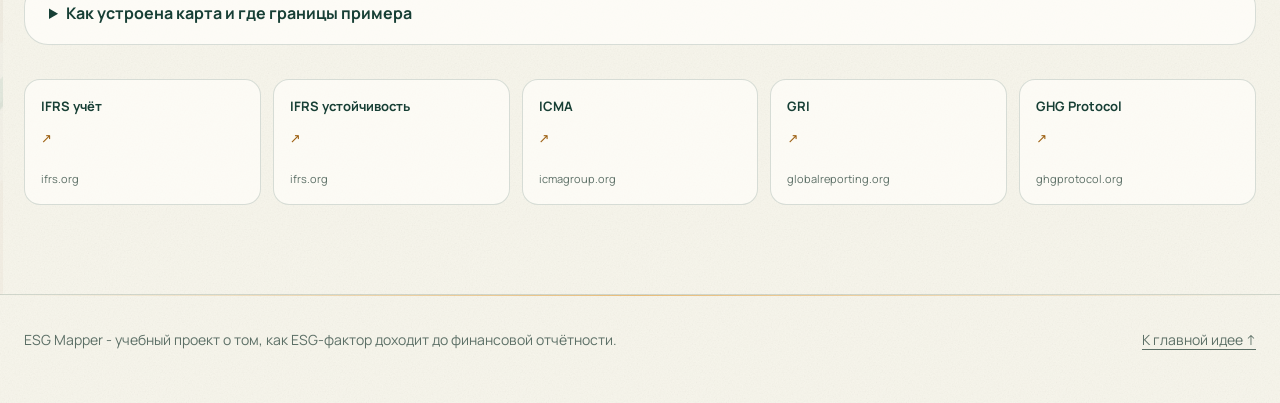
==== commit c050234a: "v13: плотная вёрстка, иконки и живая Люпа" ====
--- a/index.html
+++ b/index.html
@@ -8,11 +8,12 @@
   <meta name="color-scheme" content="light">
   <meta property="og:title" content="ESG Mapper — учебный атлас">
   <meta property="og:description" content="ESG-факторы влияют на прибыль. Разберите 12 кейсов и посмотрите, как событие становится строкой отчёта.">
-  <meta property="og:image" content="assets/og-esg-mapper.jpg">
+  <meta property="og:image" content="https://saroyanaram.github.io/esg-mapper/assets/og-esg-mapper.jpg">
   <meta property="og:url" content="https://SaroyanAram.github.io/esg-mapper/">
   <link rel="canonical" href="https://SaroyanAram.github.io/esg-mapper/">
   <link rel="icon" type="image/png" sizes="48x48" href="assets/favicon.png">
   <link rel="stylesheet" href="styles.css">
+  <link rel="stylesheet" href="lens.css">
 </head>
 <body>
   <a class="skip-link" href="#main">Перейти к содержанию</a>
@@ -48,19 +49,13 @@
   <main id="main">
     <!-- Акт 1. Светлый стол, Люпа и путь сигнала -->
     <section class="act hero" id="signal" aria-labelledby="hero-title">
-      <div class="hero__backdrop" aria-hidden="true">
-        <video class="hero__motion" autoplay muted loop playsinline preload="metadata" poster="assets/avatar/hero-backdrop.webp">
-          <source src="assets/avatar/atlas-loop.webm" type="video/webm">
-          <source src="assets/avatar/atlas-loop.mp4" type="video/mp4">
-        </video>
-      </div>
       <div class="shell hero__inner">
         <div class="hero__copy">
-          <p class="hero__eyebrow">Живой атлас · интерактивная карта</p>
-          <h1 id="hero-title">Одно ESG-событие меняет три отчёта.</h1>
-          <p class="hero__lede" id="hero-lede">12 кейсов показывают путь от экологического, социального или управленческого сигнала до баланса, ОФР и ОДДС.</p>
+          <p class="hero__eyebrow">Финансовый учёт и ESG · учебный атлас</p>
+          <h1 id="hero-title">Как ESG попадает в отчёт</h1>
+          <p class="hero__lede" id="hero-lede">Компания купила очистное оборудование за 10 млн ₽. Посмотрите, что изменилось в балансе, прибыли и денежных потоках.</p>
           <div class="hero__actions">
-            <a class="btn btn--signal" href="#source">Пойти по следу</a>
+            <a class="btn btn--signal" href="#example">Разобрать покупку</a>
             <a class="btn btn--ghost" href="#quiz">Проверить знания</a>
           </div>
           <ul class="hero__stats" id="hero-stats" aria-label="Объём материала">
@@ -70,14 +65,15 @@
           </ul>
         </div>
 
-        <div class="hero__stage" aria-hidden="true">
+        <section class="lens-desk" aria-labelledby="desk-label">
+          <header class="lens-desk__head">
+            <span>Кейс 02</span><h2 id="desk-label">Очистное оборудование</h2>
+          </header>
+          <div class="hero__stage" aria-hidden="true">
           <svg class="signal-path" viewBox="0 0 620 460" focusable="false">
             <path class="signal-path__track" d="M40 230C150 230 170 120 285 120S420 210 560 210"/>
             <path class="signal-path__track signal-path__track--low" d="M285 120C310 250 340 330 560 330"/>
             <path class="signal-path__track signal-path__track--mid" d="M285 120C350 170 420 260 560 260"/>
-            <circle class="signal-path__dot" r="8">
-              <animateMotion dur="4.2s" repeatCount="indefinite" path="M40 230C150 230 170 120 285 120S420 210 560 210"/>
-            </circle>
           </svg>
 
           <div class="lupa" id="lupa" data-mood="idle">
@@ -95,14 +91,10 @@
             </svg>
           </div>
 
-          <div class="report-stack">
-            <div class="report-cell" data-report="balance"><span>Баланс</span><b>актив · обязательство</b></div>
-            <div class="report-cell" data-report="income"><span>ОФР</span><b>расход · убыток</b></div>
-            <div class="report-cell" data-report="cashflow"><span>ОДДС</span><b>отток · нет оттока</b></div>
-          </div>
-        </div>
-      </div>
-      <p class="hero__scroll" aria-hidden="true">Листайте: дальше главная идея ↓</p>
+          </div>
+          <div class="ledger" id="hero-ledger"></div>
+        </section>
+      </div>
     </section>
 
     <!-- Главная идея и маршрут -->
@@ -114,7 +106,13 @@
           <p id="thesis-body"></p>
           <div class="channel-grid" id="thesis-channels" aria-label="Три пути от ESG-факта к цифрам"></div>
         </div>
-        <p class="thesis__caveat" id="thesis-caveat"></p>
+        <details class="thesis__note">
+          <summary>
+            <svg viewBox="0 0 24 24" aria-hidden="true" focusable="false"><circle cx="12" cy="12" r="9" fill="none" stroke="currentColor" stroke-width="1.7"/><path d="M12 10.5v6M12 7.4v.2" stroke="currentColor" stroke-width="2" stroke-linecap="round"/></svg>
+            О границах модели
+          </summary>
+          <p class="thesis__caveat" id="thesis-caveat"></p>
+        </details>
       </div>
     </section>
 
@@ -127,7 +125,7 @@
       <div class="shell">
         <div class="act__head">
           <h2 id="source-title">Сначала происходит событие</h2>
-          <p>Выброс, обучение, штраф, решение правления. ESG-фактор ещё не цифра в отчёте - посмотрите, что будет дальше.</p>
+          <p>Выброс, обучение, штраф, решение правления. Пока это событие, а не сумма в отчёте. Дальше посмотрим, как оно становится цифрой.</p>
         </div>
         <div class="source-grid" id="source-grid"></div>
       </div>
@@ -139,7 +137,7 @@
         <div class="act__head act__head--split">
           <div>
             <h2 id="bridges-title">Четыре механизма учёта</h2>
-            <p>Бухгалтер не отражает «устойчивость» отдельной строкой. Он применяет обычные правила: расход, актив, обязательство или убыток.</p>
+            <p>Бухгалтер не пишет «устойчивость» отдельной строкой. Он выбирает одно из четырёх правил и показывает сумму там, где она действительно возникла.</p>
             <span class="bridge-kicker" aria-hidden="true">событие → правило → отчёт</span>
           </div>
           <p class="bridge-note" id="bridge-note"></p>
@@ -167,7 +165,13 @@
           <div>
             <h2 id="catalog-title" tabindex="-1">12 ситуаций</h2>
             <p id="catalog-count" aria-live="polite">Загрузка каталога…</p>
-            <p class="catalog-hint" id="catalog-hint"></p>
+            <details class="catalog-hint-note">
+              <summary>
+                <svg viewBox="0 0 24 24" aria-hidden="true" focusable="false"><circle cx="12" cy="12" r="9" fill="none" stroke="currentColor" stroke-width="1.7"/><path d="M12 10.5v6M12 7.4v.2" stroke="currentColor" stroke-width="2" stroke-linecap="round"/></svg>
+                Как читать каталог
+              </summary>
+              <p class="catalog-hint" id="catalog-hint"></p>
+            </details>
             <button class="catalog-standard" id="catalog-standard" type="button" hidden></button>
           </div>
           <button class="btn btn--ghost" id="filters-toggle" type="button" aria-expanded="false" aria-controls="filters-panel">
@@ -181,7 +185,7 @@
         </div>
 
         <div class="map-layout">
-          <aside class="map-stage" aria-label="Сцена с линзой">
+          <aside class="map-stage" aria-label="Линза отбора">
             <div class="map-stage__glow" aria-hidden="true"></div>
             <div class="stage-beam" aria-hidden="true"></div>
             <img class="map-stage__paper" src="assets/report-sheet.svg" alt="" width="1400" height="933">
@@ -191,6 +195,7 @@
               <span class="stage-radar__blip stage-radar__blip--s"></span>
               <span class="stage-radar__blip stage-radar__blip--g"></span>
             </div>
+            <div class="stage-filters" id="stage-filters" role="group" aria-label="Отобрать кейсы по букве ESG"></div>
             <div class="map-stage__lupa" aria-hidden="true">
               <svg viewBox="0 0 320 320" focusable="false">
                 <circle class="lupa__frame" cx="160" cy="160" r="104"/>
@@ -207,7 +212,7 @@
               <span data-stage-report="notes">Примечания</span>
             </div>
             <div class="stage-reportline" aria-hidden="true"><span></span></div>
-            <p class="stage-caption" aria-hidden="true">Выбранное событие → строки отчёта</p>
+            <p class="stage-caption">Линза показывает: сколько кейсов осталось после фильтров и какие отчёты затронул выбранный кейс</p>
           </aside>
 
           <div class="map-list">
@@ -221,6 +226,10 @@
             </div>
 
             <p class="filter-legend" id="link-legend"></p>
+            <details class="link-theory" id="link-theory">
+              <summary>Что значит связь П или К?</summary>
+              <div id="link-theory-text"></div>
+            </details>
 
             <div class="filters-panel" id="filters-panel">
               <fieldset class="filter-group" data-filter="category"><legend>ESG</legend></fieldset>
--- a/styles.css
+++ b/styles.css
@@ -208,13 +208,13 @@
 
 /* ---------- Акты ---------- */
 
-.act { position: relative; padding: clamp(84px, 10vw, 148px) 0; }
+.act { position: relative; padding: clamp(64px, 7vw, 104px) 0; }
 .act--source { background: linear-gradient(180deg, rgba(46, 158, 99, 0.045), transparent 70%); }
 .act--catalog { background: linear-gradient(180deg, transparent, rgba(62, 143, 208, 0.05)); }
-.act__head { max-width: 760px; margin-bottom: clamp(40px, 5vw, 72px); }
+.act__head { max-width: 760px; margin-bottom: clamp(28px, 3.5vw, 48px); }
 .act__head h2 {
   font-family: "Playfair", Georgia, serif;
-  font-size: clamp(2.35rem, 4.6vw, 4rem);
+  font-size: clamp(2.15rem, 4.1vw, 3.55rem);
   line-height: 1.06;
   letter-spacing: -0.035em;
   font-weight: 500;
@@ -222,41 +222,79 @@
 .act__head h2::after {
   content: "";
   display: block;
-  width: 72px;
+  width: 58px;
   height: 3px;
-  margin-top: 20px;
+  margin-top: 14px;
   border-radius: 99px;
   background: var(--sun);
 }
-.act__head p { margin-top: 20px; color: var(--muted); font-size: 1.0625rem; }
+.act__head p { margin-top: 12px; color: var(--muted); font-size: 0.98rem; }
 .act__head--split {
   display: flex;
   align-items: end;
   justify-content: space-between;
-  gap: 32px;
+  gap: 28px;
   max-width: none;
 }
 .act__head--split > div { max-width: 760px; }
 
-/* Ниточка атласа: связывает акты, а не просто делит пространство. */
+/* Дорожка атласа: одна линия через все акты и узлы у их начала. */
+.thesis,
 .act--source::before,
 .act--bridges::before,
+.act--example::before,
 .act--catalog::before,
-.act--quiz::before {
+.act--quiz::before,
+.act--trust::before { --road: rgba(23, 63, 53, 0.3); }
+.act--source::before,
+.act--bridges::before,
+.act--example::before,
+.act--catalog::before,
+.act--quiz::before,
+.act--trust::before {
   content: "";
   position: absolute;
   top: 0;
   bottom: 0;
   left: max(12px, calc((100% - var(--shell)) / 2 - 22px));
-  width: 1px;
-  background: repeating-linear-gradient(to bottom, rgba(23, 63, 53, 0.2) 0 7px, transparent 7px 15px);
-  opacity: 0.55;
+  width: 3px;
+  border-radius: 999px;
+  background: repeating-linear-gradient(to bottom, currentColor 0 9px, transparent 9px 18px);
+  color: var(--road);
+  opacity: 0.75;
   pointer-events: none;
 }
-.act--source::before { background-image: repeating-linear-gradient(to bottom, rgba(46, 158, 99, 0.4) 0 7px, transparent 7px 15px); }
-.act--bridges::before { background-image: repeating-linear-gradient(to bottom, rgba(226, 160, 62, 0.45) 0 7px, transparent 7px 15px); }
-.act--catalog::before { background-image: repeating-linear-gradient(to bottom, rgba(62, 143, 208, 0.4) 0 7px, transparent 7px 15px); }
-.act--quiz::before { background-image: repeating-linear-gradient(to bottom, rgba(128, 103, 201, 0.4) 0 7px, transparent 7px 15px); }
+.act--source::before { color: rgba(46, 158, 99, 0.52); }
+.act--bridges::before { color: rgba(226, 160, 62, 0.58); }
+.act--example::before { color: rgba(226, 160, 62, 0.5); }
+.act--catalog::before { color: rgba(62, 143, 208, 0.5); }
+.act--quiz::before { color: rgba(128, 103, 201, 0.5); }
+.act--trust::before { color: rgba(23, 63, 53, 0.36); }
+.act--source::after,
+.act--bridges::after,
+.act--example::after,
+.act--catalog::after,
+.act--quiz::after,
+.act--trust::after {
+  content: "";
+  position: absolute;
+  top: -6px;
+  left: max(12px, calc((100% - var(--shell)) / 2 - 22px));
+  width: 15px;
+  height: 15px;
+  transform: translateX(-6px);
+  border: 3px solid var(--paper);
+  border-radius: 50%;
+  background: currentColor;
+  box-shadow: 0 0 0 2px rgba(255, 254, 250, 0.7);
+  pointer-events: none;
+}
+.act--source::after { color: var(--e); }
+.act--bridges::after,
+.act--example::after { color: var(--sun); }
+.act--catalog::after { color: var(--s); }
+.act--quiz::after { color: var(--g); }
+.act--trust::after { color: var(--ink); }
 .has-motion .act.is-inview::before { animation: thread-drift 9s linear infinite; }
 
 /* ---------- Герой ---------- */
@@ -469,95 +507,207 @@
 
 .thesis {
   position: relative;
-  padding: clamp(64px, 8vw, 110px) 0;
+  padding: clamp(48px, 6vw, 78px) 0;
   background: linear-gradient(180deg, rgba(46, 158, 99, 0.07), rgba(247, 245, 235, 0) 78%);
   border-bottom: 1px solid var(--line);
 }
-.thesis__inner {
-  display: grid;
-  grid-template-columns: minmax(0, 1fr) minmax(240px, 350px);
-  gap: clamp(32px, 5vw, 76px);
-  align-items: end;
-}
+.thesis__inner { display: grid; grid-template-columns: minmax(0, 1fr); gap: 16px; }
 .thesis__label {
   color: var(--sun-ink);
-  font-size: 0.75rem;
+  font-size: 0.7rem;
   font-weight: 800;
   letter-spacing: 0.12em;
   text-transform: uppercase;
 }
 .thesis__main h2 {
-  margin-top: 14px;
+  margin-top: 8px;
   font-family: "Playfair", Georgia, serif;
-  font-size: clamp(2rem, 4vw, 3.4rem);
+  font-size: clamp(1.85rem, 3.4vw, 3rem);
   line-height: 1.1;
   letter-spacing: -0.03em;
   font-weight: 500;
 }
 .thesis__main > p:last-of-type {
-  margin-top: 22px;
-  max-width: 74ch;
+  margin-top: 12px;
+  max-width: 76ch;
   color: var(--muted);
-  font-size: 1.0625rem;
-}
+  font-size: 0.98rem;
+}
+.thesis__note { justify-self: start; max-width: 340px; }
+.thesis__note summary {
+  display: inline-flex;
+  align-items: center;
+  gap: 7px;
+  padding: 3px 9px 3px 5px;
+  border: 1px solid var(--line);
+  border-radius: 999px;
+  background: rgba(255, 254, 250, 0.72);
+  color: var(--sun-ink);
+  font-size: 0.72rem;
+  font-weight: 800;
+  list-style: none;
+  cursor: pointer;
+}
+.thesis__note summary::-webkit-details-marker { display: none; }
+.thesis__note summary svg { width: 15px; height: 15px; flex: none; }
+.thesis__note summary:hover { border-color: var(--sun); }
 .thesis__caveat {
-  padding: 20px 22px;
+  margin-top: 8px;
+  padding: 12px 14px;
   border: 1px solid var(--line);
   border-left: 3px solid var(--e);
-  border-radius: 0 16px 16px 0;
-  background: rgba(255, 254, 250, 0.78);
+  border-radius: 0 12px 12px 0;
+  background: rgba(255, 254, 250, 0.88);
   color: var(--ink);
-  font-size: 0.9375rem;
-  line-height: 1.55;
+  font-size: 0.8125rem;
+  line-height: 1.5;
+  animation: rule-open 220ms ease both;
 }
 
 .channel-grid {
   display: grid;
   grid-template-columns: repeat(3, minmax(0, 1fr));
-  gap: 14px;
-  margin-top: 26px;
+  gap: 12px;
+  margin-top: 20px;
 }
 .channel-card {
-  display: flex;
-  flex-direction: column;
-  align-items: flex-start;
+  --accent: var(--e);
+  position: relative;
   min-width: 0;
-  padding: 18px 18px 16px;
+  min-height: 142px;
+  overflow: hidden;
   border: 1px solid var(--line);
-  border-radius: 16px;
-  background: rgba(255, 254, 250, 0.82);
-  box-shadow: 0 8px 24px rgba(23, 63, 53, 0.05);
-}
-.channel-card:nth-child(2) { border-top: 3px solid var(--s); }
-.channel-card:nth-child(3) { border-top: 3px solid var(--g); }
-.channel-card:first-child { border-top: 3px solid var(--e); }
+  border-top: 3px solid var(--accent);
+  border-radius: 18px;
+  background: var(--paper-2);
+  box-shadow: 0 10px 26px rgba(23, 63, 53, 0.07);
+  transition: transform 220ms ease, box-shadow 220ms ease;
+}
+.channel-card--2 { --accent: var(--s); }
+.channel-card--3 { --accent: var(--g); }
+.channel-card::before {
+  content: "";
+  position: absolute;
+  top: 8px;
+  right: -18px;
+  width: 148px;
+  height: 148px;
+  background: url("assets/avatar/portal-e.webp") center / contain no-repeat;
+  opacity: 0.32;
+  pointer-events: none;
+  animation: channel-float 4.8s ease-in-out infinite;
+}
+.channel-card--2::before { background-image: url("assets/avatar/portal-s.webp"); animation-delay: -1.6s; }
+.channel-card--3::before { background-image: url("assets/avatar/portal-g.webp"); animation-delay: -3.2s; }
+.channel-card::after {
+  content: "";
+  position: absolute;
+  left: 16px;
+  right: 16px;
+  bottom: 8px;
+  height: 1px;
+  background: linear-gradient(90deg, var(--accent), transparent);
+  opacity: 0.5;
+  pointer-events: none;
+}
+.channel-card:hover { transform: translateY(-3px); box-shadow: 0 16px 34px rgba(23, 63, 53, 0.12); }
+.channel-card__detail { position: relative; z-index: 1; }
+.channel-card__detail summary {
+  display: grid;
+  grid-template-columns: auto 1fr auto;
+  align-items: center;
+  gap: 3px 10px;
+  min-height: 94px;
+  padding: 14px 16px 10px;
+  list-style: none;
+  cursor: pointer;
+}
+.channel-card__detail summary::-webkit-details-marker { display: none; }
 .channel-card__index {
-  color: var(--sun-ink);
-  font: 500 1.25rem/1 "Playfair", Georgia, serif;
-}
-.channel-card h3 { margin-top: 6px; font-size: 1rem; font-weight: 800; }
-.channel-card p { margin-top: 8px; color: var(--muted); font-size: 0.875rem; line-height: 1.5; }
+  grid-column: 1;
+  color: var(--accent);
+  font: 500 0.85rem/1 "Playfair", Georgia, serif;
+}
+.channel-card__glyph {
+  grid-column: 1;
+  width: 28px;
+  height: 28px;
+  padding: 5px;
+  border: 1px solid var(--accent);
+  border-radius: 9px;
+  color: var(--accent);
+  fill: none;
+  stroke: currentColor;
+  stroke-width: 1.8;
+  stroke-linecap: round;
+  stroke-linejoin: round;
+}
+.channel-card h3 {
+  grid-column: 2;
+  margin: 0;
+  font-size: 0.94rem;
+  font-weight: 800;
+  line-height: 1.3;
+}
+.channel-card__arrow {
+  grid-column: 3;
+  width: 8px;
+  height: 8px;
+  margin-right: 26px;
+  border-right: 2px solid var(--accent);
+  border-bottom: 2px solid var(--accent);
+  transform: rotate(45deg);
+  transition: transform 200ms ease;
+}
+.channel-card__detail[open] .channel-card__arrow { transform: rotate(225deg); }
+.channel-card__body {
+  grid-column: 1 / -1;
+  padding: 0 16px 26px;
+  animation: rule-open 220ms ease both;
+}
+.channel-card p { margin-top: 6px; color: var(--muted); font-size: 0.8rem; line-height: 1.48; }
 .channel-card__example {
+  display: block;
+  margin-top: 8px;
+  padding: 6px 9px;
+  border-radius: 8px;
+  background: rgba(23, 63, 53, 0.055);
   color: var(--ink);
-  font-size: 0.8125rem;
-  line-height: 1.45;
+  font-size: 0.75rem;
+  line-height: 1.4;
 }
 .channel-card__link {
-  margin-top: auto;
-  padding-top: 14px;
-  border: 0;
-  background: none;
-  color: var(--sun-ink);
-  font: inherit;
-  font-size: 0.875rem;
-  font-weight: 800;
-  text-decoration: underline;
-  text-underline-offset: 4px;
+  position: absolute;
+  right: 10px;
+  bottom: 9px;
+  z-index: 2;
+  display: grid;
+  place-items: center;
+  width: 26px;
+  height: 26px;
+  padding: 0;
+  border: 1px solid var(--accent);
+  border-radius: 50%;
+  background: rgba(255, 254, 250, 0.9);
+  color: var(--accent);
   cursor: pointer;
+}
+.channel-card__link-icon {
+  width: 14px;
+  height: 14px;
+  fill: none;
+  stroke: currentColor;
+  stroke-width: 2;
+  stroke-linecap: round;
+  stroke-linejoin: round;
 }
 .channel-card__link:focus-visible, .standard-chip:focus-visible, .dossier__share:focus-visible {
   outline: 2px solid var(--sun);
   outline-offset: 3px;
+}
+@keyframes channel-float {
+  0%, 100% { transform: translateY(0) scale(1); }
+  50% { transform: translateY(-7px) scale(1.04); }
 }
 
 /* ---------- Маршрут ---------- */
@@ -625,35 +775,105 @@
 .act--example { background: linear-gradient(180deg, transparent, rgba(226, 160, 62, 0.055), transparent); }
 .example__kicker {
   color: var(--sun-ink);
-  font-size: 0.75rem;
+  font-size: 0.7rem;
   font-weight: 800;
   letter-spacing: 0.1em;
   text-transform: uppercase;
 }
 .example-flow {
+  position: relative;
   display: grid;
   grid-template-columns: repeat(4, minmax(0, 1fr));
-  gap: clamp(12px, 1.8vw, 22px);
+  gap: 12px;
+}
+.example-flow::before {
+  content: "";
+  position: absolute;
+  top: 32px;
+  left: 6%;
+  right: 6%;
+  height: 2px;
+  background: linear-gradient(90deg, var(--e), var(--s), var(--g), var(--sun));
+  opacity: 0.55;
+  pointer-events: none;
 }
 .example-step {
   position: relative;
-  padding: 24px 20px;
+  min-width: 0;
+  min-height: 118px;
   border: 1px solid var(--line);
-  border-radius: 18px;
-  background: rgba(255, 254, 250, 0.82);
-  box-shadow: 0 8px 24px rgba(23, 63, 53, 0.06);
-}
+  border-radius: 16px;
+  background: rgba(255, 254, 250, 0.88);
+  box-shadow: 0 8px 22px rgba(23, 63, 53, 0.05);
+  transition: transform 200ms ease, box-shadow 200ms ease;
+}
+.example-step:hover { transform: translateY(-2px); box-shadow: 0 14px 28px rgba(23, 63, 53, 0.1); }
 .example-step:last-child {
   border-color: rgba(226, 160, 62, 0.5);
   background: rgba(226, 160, 62, 0.08);
 }
+.example-step__summary {
+  position: relative;
+  display: grid;
+  grid-template-columns: auto 1fr auto;
+  align-items: center;
+  gap: 3px 9px;
+  padding: 12px 14px;
+  list-style: none;
+  cursor: pointer;
+}
+.example-step__summary::-webkit-details-marker { display: none; }
 .example-step__index {
+  grid-column: 1;
+  display: grid;
+  place-items: center;
+  width: 38px;
+  height: 38px;
+  border: 2px solid var(--paper);
+  border-radius: 50%;
+  background: var(--sun);
+  color: #fffdf7;
+  box-shadow: 0 0 0 1px rgba(157, 96, 18, 0.35);
+  font: 600 0.85rem/1 "Playfair", Georgia, serif;
+}
+.example-step:nth-child(2) .example-step__index { background: var(--e); }
+.example-step:nth-child(3) .example-step__index { background: var(--s); }
+.example-step:nth-child(4) .example-step__index { background: var(--g); }
+.example-step__glyph {
+  grid-column: 1;
+  width: 22px;
+  height: 22px;
+  padding: 3px;
   color: var(--sun-ink);
-  font: 500 1.4rem/1 "Playfair", Georgia, serif;
-}
-.example-step h3 { margin-top: 8px; font-weight: 800; font-size: 1.0625rem; }
-.example-step p { margin-top: 8px; color: var(--muted); font-size: 0.9rem; line-height: 1.5; }
-#example-cta { margin-top: 28px; }
+  fill: none;
+  stroke: currentColor;
+  stroke-width: 1.9;
+  stroke-linecap: round;
+  stroke-linejoin: round;
+}
+.example-step h3 {
+  grid-column: 2;
+  margin: 0;
+  font-size: 0.9rem;
+  font-weight: 800;
+  line-height: 1.3;
+}
+.example-step__arrow {
+  grid-column: 3;
+  width: 7px;
+  height: 7px;
+  border-right: 2px solid var(--sun-ink);
+  border-bottom: 2px solid var(--sun-ink);
+  transform: rotate(45deg);
+  transition: transform 200ms ease;
+}
+.example-step[open] .example-step__arrow { transform: rotate(225deg); }
+.example-step__body {
+  padding: 0 14px 14px;
+  animation: rule-open 220ms ease both;
+}
+.example-step p { margin-top: 6px; color: var(--muted); font-size: 0.82rem; line-height: 1.5; }
+#example-cta { margin-top: 18px; }
 
 /* ---------- Доп. пояснения в существующих блоках ---------- */
 
@@ -680,6 +900,24 @@
   text-overflow: ellipsis;
   white-space: nowrap;
 }
+.catalog-hint-note { margin-top: 7px; }
+.catalog-hint-note summary {
+  display: inline-flex;
+  align-items: center;
+  gap: 6px;
+  padding: 3px 9px 3px 5px;
+  border: 1px solid var(--line);
+  border-radius: 999px;
+  background: rgba(255, 254, 250, 0.72);
+  color: var(--sun-ink);
+  font-size: 0.72rem;
+  font-weight: 800;
+  list-style: none;
+  cursor: pointer;
+}
+.catalog-hint-note summary::-webkit-details-marker { display: none; }
+.catalog-hint-note summary svg { width: 15px; height: 15px; flex: none; }
+.catalog-hint-note summary:hover { border-color: var(--sun); }
 .catalog-hint { margin-top: 7px; color: var(--muted); font-size: 0.875rem; }
 .catalog-standard {
   margin-top: 8px;
@@ -1577,7 +1815,7 @@
   opacity: 0.18;
   pointer-events: none;
 }
-.lupa__photo { display: none; }
+.lupa__photo { display: none; pointer-events: none; }
 .avatar-lupa .lupa svg, .avatar-lupa .map-stage__lupa svg { display: none; }
 .avatar-lupa .lupa__photo {
   display: block;
@@ -1685,7 +1923,7 @@
   .quiz-mascot { width: min(38%, 150px); margin-top: 14px; }
   .quiz-beats { margin-top: 14px; }
   .thesis__inner { grid-template-columns: 1fr; align-items: start; }
-  .thesis__caveat { max-width: 560px; }
+  .thesis__note { max-width: none; }
   .roadmap { grid-template-columns: repeat(2, minmax(0, 1fr)); row-gap: 16px; }
   .roadmap::before { display: none; }
   .example-flow { grid-template-columns: repeat(2, minmax(0, 1fr)); }
@@ -1709,7 +1947,9 @@
   .site-nav.is-open { display: block; }
   .site-nav ul { display: grid; gap: 2px; }
   .site-nav a { display: block; padding: 12px 8px; font-size: 1rem; }
-  .act { padding: 72px 0; }
+  .act { padding: 58px 0; }
+  .act--source::before, .act--bridges::before, .act--example::before, .act--catalog::before, .act--quiz::before, .act--trust::before,
+  .act--source::after, .act--bridges::after, .act--example::after, .act--catalog::after, .act--quiz::after, .act--trust::after { display: none; }
   .act__head--split { display: block; }
   .act__head--split .btn { margin-top: 20px; }
   .hero { min-height: auto; padding-top: 48px; }
@@ -1753,8 +1993,167 @@
   .topbar__inner { min-height: 68px; }
 }
 
+/* Люпа-проводник: короткая реплика над живой Люпой, управление иконками. */
+.guide {
+  position: fixed;
+  inset: 0;
+  z-index: 60;
+  pointer-events: none;
+}
+.guide__card {
+  position: fixed;
+  right: 12px;
+  bottom: 12px;
+  width: min(262px, calc(100vw - 24px));
+  height: 164px;
+  display: flex;
+  flex-direction: column;
+  align-items: stretch;
+  pointer-events: auto;
+  filter: drop-shadow(0 10px 22px rgba(23, 63, 53, .2));
+}
+.guide__card[data-dragged="true"] { right: auto; bottom: auto; }
+.guide__card.is-dragging { filter: drop-shadow(0 18px 36px rgba(23, 63, 53, .32)); user-select: none; }
+.guide__bubble {
+  position: relative;
+  flex: 1;
+  min-height: 0;
+  display: flex;
+  flex-direction: column;
+  padding: 11px 12px 9px;
+  border: 1px solid var(--line);
+  border-left: 3px solid var(--sun);
+  border-radius: 16px 16px 12px 12px;
+  background: var(--paper-2);
+}
+.guide__bubble::after {
+  content: "";
+  position: absolute;
+  left: 50%;
+  bottom: -7px;
+  width: 12px;
+  height: 12px;
+  transform: translateX(-50%) rotate(45deg);
+  border-right: 1px solid var(--line);
+  border-bottom: 1px solid var(--line);
+  background: var(--paper-2);
+}
+.guide__tools { position: absolute; top: 6px; right: 6px; display: flex; gap: 1px; }
+.guide__tools button {
+  display: grid;
+  place-items: center;
+  width: 26px;
+  height: 26px;
+  padding: 0;
+  border: 1px solid transparent;
+  border-radius: 8px;
+  background: transparent;
+  color: var(--sun-ink);
+  cursor: pointer;
+}
+.guide__tools button:hover,
+.guide__tools button:focus-visible { border-color: rgba(157, 96, 18, .4); background: rgba(226, 160, 62, .16); outline: none; }
+.guide__icon {
+  width: 15px;
+  height: 15px;
+  fill: none;
+  stroke: currentColor;
+  stroke-width: 1.8;
+  stroke-linecap: round;
+  stroke-linejoin: round;
+}
+.guide__icon--voice .guide__voice-wave { display: none; }
+.guide__voice[aria-pressed="true"] .guide__voice-wave { display: block; }
+.guide__voice[aria-pressed="true"] .guide__voice-slash { display: none; }
+.guide__title { margin: 0 76px 3px 0; font: 500 .92rem/1.25 "Playfair", Georgia, serif; }
+.guide__text {
+  display: -webkit-box;
+  margin: 0;
+  overflow: hidden;
+  color: var(--muted);
+  font-size: .74rem;
+  line-height: 1.36;
+  -webkit-box-orient: vertical;
+  -webkit-line-clamp: 3;
+}
+.guide__foot { display: flex; align-items: center; justify-content: space-between; gap: 8px; margin-top: 7px; }
+.guide__dots { display: flex; align-items: center; flex-wrap: wrap; gap: 1px; }
+.guide__dot {
+  width: 13px;
+  height: 18px;
+  padding: 0;
+  border: 0;
+  border-radius: 3px;
+  background: transparent;
+  cursor: pointer;
+}
+.guide__dot::after {
+  content: "";
+  display: block;
+  width: 5px;
+  height: 5px;
+  margin: auto;
+  border: 1px solid rgba(23, 63, 53, .4);
+  border-radius: 50%;
+}
+.guide__dot.is-active::after { width: 11px; border-radius: 999px; border-color: var(--sun-ink); background: var(--sun); }
+.guide__next {
+  padding: 4px 10px;
+  border: 0;
+  border-radius: 999px;
+  background: var(--ink);
+  color: var(--paper-2);
+  font-size: .7rem;
+  font-weight: 700;
+  cursor: pointer;
+}
+.guide__next:hover { background: var(--sun-ink); }
+.guide__handle {
+  align-self: center;
+  display: flex;
+  align-items: center;
+  justify-content: center;
+  gap: 6px;
+  width: 100%;
+  height: 52px;
+  flex: none;
+  cursor: grab;
+  touch-action: none;
+}
+.guide__card.is-dragging .guide__handle { cursor: grabbing; }
+.guide__avatar { width: 50px; height: 50px; border-radius: 50%; object-fit: cover; pointer-events: none; }
+.guide__grip { display: flex; gap: 3px; opacity: .55; }
+.guide__grip i { width: 3px; height: 3px; border-radius: 50%; background: var(--muted); }
+.guide-launcher {
+  position: fixed;
+  right: 12px;
+  bottom: 12px;
+  z-index: 61;
+  display: grid;
+  place-items: center;
+  width: 48px;
+  height: 48px;
+  padding: 0;
+  border: 1px solid var(--sun);
+  border-radius: 50%;
+  background: var(--paper-2);
+  box-shadow: 0 12px 28px rgba(23, 63, 53, .14);
+  cursor: pointer;
+}
+.guide-launcher__face { width: 34px; height: 34px; border-radius: 50%; }
+@media (max-width: 979px) {
+  .guide__card { right: 12px; bottom: 12px; width: min(250px, calc(100vw - 24px)); }
+  .guide-launcher { right: 12px; bottom: 12px; }
+}
+@media (max-width: 400px) {
+  .guide__card { width: calc(100vw - 24px); }
+  .guide__text { font-size: .72rem; }
+}
+
 @media (prefers-reduced-motion: reduce) {
   html { scroll-behavior: auto; }
+  .guide__figure { transition: none; }
+  .guide.is-hopping .guide__figure img { animation: none; }
   .lupa { animation: none; }
   .hero__motion { display: none; }
   .signal-path__dot { display: none; }
@@ -1771,3 +2170,72 @@
   .stage-reportline.is-writing span { animation: none; width: 100%; }
   *, *::before, *::after { animation-duration: 0.01ms !important; animation-iteration-count: 1 !important; transition-duration: 0.01ms !important; }
 }
+
+
+/* v12: теория связей, линза отбора и цепочки карточек. */
+.link-theory {
+  margin: 10px 0 14px;
+  border: 1px solid var(--line);
+  border-radius: 12px;
+  background: rgba(255, 254, 250, .7);
+}
+.link-theory summary {
+  padding: 8px 12px;
+  color: var(--sun-ink);
+  font-size: .78rem;
+  font-weight: 700;
+  cursor: pointer;
+}
+.link-theory div { padding: 0 12px 10px; color: var(--muted); font-size: .78rem; line-height: 1.5; }
+.source-card__chain {
+  display: block;
+  margin-top: 6px;
+  font-size: .74rem;
+  font-weight: 700;
+  color: var(--ink);
+  line-height: 1.35;
+}
+.stage-filters {
+  position: relative;
+  z-index: 3;
+  display: flex;
+  flex-wrap: wrap;
+  justify-content: center;
+  gap: 6px;
+  margin-bottom: 14px;
+}
+.stage-filter {
+  display: inline-flex;
+  align-items: center;
+  gap: 5px;
+  min-height: 32px;
+  padding: 5px 10px;
+  border: 1px solid var(--line);
+  border-radius: 999px;
+  background: rgba(255, 254, 250, .92);
+  color: var(--ink);
+  font-size: .72rem;
+  font-weight: 700;
+  cursor: pointer;
+}
+.stage-filter b { font-size: .8rem; }
+.stage-filter span { color: var(--muted); font-weight: 500; }
+.stage-filter.is-active { border-color: var(--sun-ink); background: rgba(226, 160, 62, .16); }
+.stage-filter:focus-visible { outline: 2px solid var(--sun-ink); outline-offset: 2px; }
+@media (max-width: 1023px) {
+  .map-stage { min-height: 360px; padding: 18px; }
+  .map-stage__lupa { width: min(48%, 180px); }
+  .map-stage__title { margin-top: 14px; }
+}
+@media (max-width: 700px) {
+  .stage-filters { margin-bottom: 10px; }
+  .stage-filter { min-height: 36px; font-size: .7rem; }
+  .map-stage__reports { margin-top: 10px; }
+  .stage-caption { max-width: 28ch; margin-top: 6px; }
+}
+
+.stage-filter__count { font-style: normal; color: var(--sun-ink); }
+.dossier__legend { display: grid; grid-template-columns: repeat(4, minmax(0, 1fr)); gap: 10px; }
+.dossier__legend-arrow { display: none; }
+.dossier__legend-step { max-width: none; }
+@media (max-width: 767px) { .dossier__legend { grid-template-columns: 1fr; } }
--- a/lens.css
+++ b/lens.css
@@ -0,0 +1,103 @@
+/* Светлая страница и тёмное поле прибора. Внутри поля только одно меняющееся число. */
+.hero {
+  min-height: min(740px, calc(100svh - 76px));
+  padding: clamp(34px, 4vw, 64px) 0;
+  background: radial-gradient(ellipse at 80% 50%, #e5eadf 0, transparent 55%);
+}
+.hero__inner { grid-template-columns: minmax(0, .88fr) minmax(0, 1.12fr); gap: clamp(32px, 5vw, 78px); }
+.hero__eyebrow { display: flex; align-items: center; gap: 12px; margin-bottom: 20px; color: var(--e-ink); }
+.hero__eyebrow::before { content: ""; width: 28px; height: 2px; background: currentColor; }
+.hero h1 { max-width: 11ch; font-size: clamp(2.8rem, 5.6vw, 5.4rem); line-height: 1.01; }
+.hero__lede { max-width: 38ch; color: #3e584e; }
+.hero__stats { max-width: 380px; }
+.lens-desk {
+  --ray: #a4ecd2;
+  position: relative;
+  isolation: isolate;
+  min-width: 0;
+  padding: clamp(16px, 2vw, 32px);
+  border-radius: 22px;
+  color: #eff8ed;
+  background-color: #163a35;
+  background-image: radial-gradient(ellipse at 45% 34%, #57837373, transparent 54%),
+    linear-gradient(#d3f8e60d 1px, transparent 1px), linear-gradient(90deg, #d3f8e60d 1px, transparent 1px),
+    linear-gradient(120deg, #254e45, #102f2c 75%);
+  background-size: auto, 27px 27px, 27px 27px, auto;
+  box-shadow: inset 0 0 0 1px #b5d7bf40, 0 18px 40px -26px #143d35a6;
+  overflow: hidden;
+}
+.lens-desk[data-report="income"] { --ray: #ffcc83; }
+.lens-desk[data-report="cashflow"] { --ray: #a1daff; }
+.lens-desk__head { display: flex; align-items: center; justify-content: space-between; gap: 12px; border-bottom: 1px solid #d5efdc40; padding-bottom: 12px; }
+.lens-desk__head > span { white-space: nowrap; font-size: .79rem; color: #d0e6d7; }
+.lens-desk .lens-desk__head h2 { max-width: none; margin: 0; color: #f1f6eb; font: 600 clamp(.85rem, 1.3vw, 1rem)/1.3 Manrope, sans-serif; letter-spacing: 0; text-align: right; }
+.lens-desk__head h2::after { display: none; }
+.lens-desk .hero__stage { min-height: 0; height: clamp(176px, 15vw, 210px); padding: 0; overflow: hidden; place-items: center; }
+.lens-desk .hero__stage::before {
+  width: min(37%, 162px); aspect-ratio: 1; border-radius: 50%; border: 1px solid #cbe8d259;
+  background: transparent; filter: none; box-shadow: 0 0 0 19px #deead907, 0 0 0 20px #d1e9d32e, 0 0 0 52px #cce8d305, 0 0 0 53px #cce8d318;
+}
+.lens-desk .signal-path { opacity: .62; }
+.lens-desk .signal-path__track { stroke: var(--ray); stroke-width: 2; transition: stroke .24s ease; }
+.lens-desk .lupa { width: min(52%, 188px); animation: none; filter: drop-shadow(0 10px 15px #071d19a6); pointer-events: none; }
+.lens-desk .lupa::before { display: none; }
+.lens-desk .lupa::after { display: none; }
+.avatar-lupa .lens-desk .lupa__photo { transform: none; filter: none; }
+.avatar-lupa .lens-desk .lupa::after {
+  content: ""; display: block; inset: 43.5% auto auto 50%; width: 6.5%; height: auto; aspect-ratio: 1;
+  border-radius: 50%; opacity: 1; animation: none; box-shadow: 0 0 0 2px #e0c582;
+  background: radial-gradient(circle at 34% 25%, #fff 0 12%, #0e5445 17% 48%, #102f28 65%);
+  transform: translate(calc(-50% + var(--pupil-x, 0px)), calc(-50% + var(--pupil-y, 0px)));
+  transition: transform 150ms ease-out;
+}
+.ledger { position: relative; z-index: 4; }
+.ledger__switch { display: flex; gap: 4px; margin: 0 0 10px; padding: 0; border: 0; }
+.ledger__switch label { position: relative; flex: 1; cursor: pointer; }
+.ledger__switch input { position: absolute; opacity: 0; }
+.ledger__switch span { display: grid; place-items: center; min-height: 44px; border: 1px solid #96c5b578; border-radius: 7px; color: #f6f9eb; font-weight: 700; font-size: .86rem; }
+.ledger__switch input:checked + span { background: var(--ray); border-color: var(--ray); color: #14332a; }
+.ledger__switch input:focus-visible + span { outline: 2px solid white; outline-offset: 2px; }
+.ledger__sheet {
+  min-height: 146px; border-radius: 4px 4px 12px 12px; padding: 14px clamp(14px, 1.8vw, 25px);
+  border-top: 3px solid var(--ray); background: #faf9ef; color: #163d34;
+}
+.ledger__when { color: #435e52; font-size: .8rem; }
+.ledger__entry { display: flex; align-items: baseline; flex-wrap: wrap; gap: 0 15px; }
+.ledger__amount { font: 500 clamp(2.1rem, 3.1vw, 3.15rem)/1.16 Playfair, Georgia, serif; letter-spacing: -.055em; font-variant-numeric: tabular-nums; }
+.ledger__line { font-size: .92rem; font-weight: 700; }
+.ledger__note { margin-top: 9px; padding-top: 8px; border-top: 1px dashed #9eafa2; color: #41594d; font-size: .82rem; line-height: 1.45; }
+.guide__foot { flex-wrap: wrap; }
+.guide__dots { gap: 0; }
+.guide__dot, .guide__dot.is-active { display: block; width: 16px; height: 24px; border: 0; border-radius: 3px; background: transparent; }
+.guide__dot::after { width: 7px; height: 7px; margin: auto; border-color: #60756a; }
+.guide__dot.is-active::after { width: 14px; border-radius: 999px; border-color: var(--sun-ink); background: var(--sun); }
+.guide__voice, .guide__off { min-height: 28px; }
+@media (max-width: 979px) {
+  .hero__inner { grid-template-columns: minmax(0, .85fr) minmax(0, 1.15fr); gap: 24px; }
+  .hero h1 { font-size: clamp(3rem, 6.2vw, 4.1rem); }
+  .map-layout .map-list { grid-row: 1; }
+}
+@media (max-width: 700px) {
+  .hero { min-height: auto; padding: 30px 0 42px; }
+  .hero__inner { grid-template-columns: 1fr; gap: 22px; }
+  .hero__copy { display: contents; }
+  .hero__eyebrow { margin: 0; font-size: .78rem; }
+  .hero h1 { max-width: 13ch; font-size: clamp(2.8rem, 11vw, 4.2rem); }
+  .hero__lede { margin: -6px 0 0; max-width: 43ch; }
+  .hero__actions { gap: 8px; }
+  .hero__actions .btn { min-height: 44px; padding: 9px 14px; font-size: .84rem; }
+  .hero__stats { grid-row: 6; margin: 0; padding-top: 16px; gap: 30px; }
+  .lens-desk { grid-row: 5; padding: 14px; border-radius: 15px; }
+  .lens-desk .hero__stage { height: 128px; overflow: hidden; place-items: center; }
+  .lens-desk .lupa { width: 195px; transform: translateY(-18px); }
+  .lens-desk .hero__stage::before { width: 66px; }
+  .ledger { position: relative; z-index: 2; }
+  .ledger__sheet { min-height: 167px; }
+  .ledger__amount { font-size: 2rem; }
+  .ledger__entry { gap: 0 10px; }
+  .guide-launcher { bottom: max(9px, env(safe-area-inset-bottom)); }
+  .map-list { min-width: 0; }
+}
+@media (prefers-reduced-motion: reduce) {
+  .avatar-lupa .lens-desk .lupa::after { transform: translate(-50%, -50%); transition: none; }
+}
